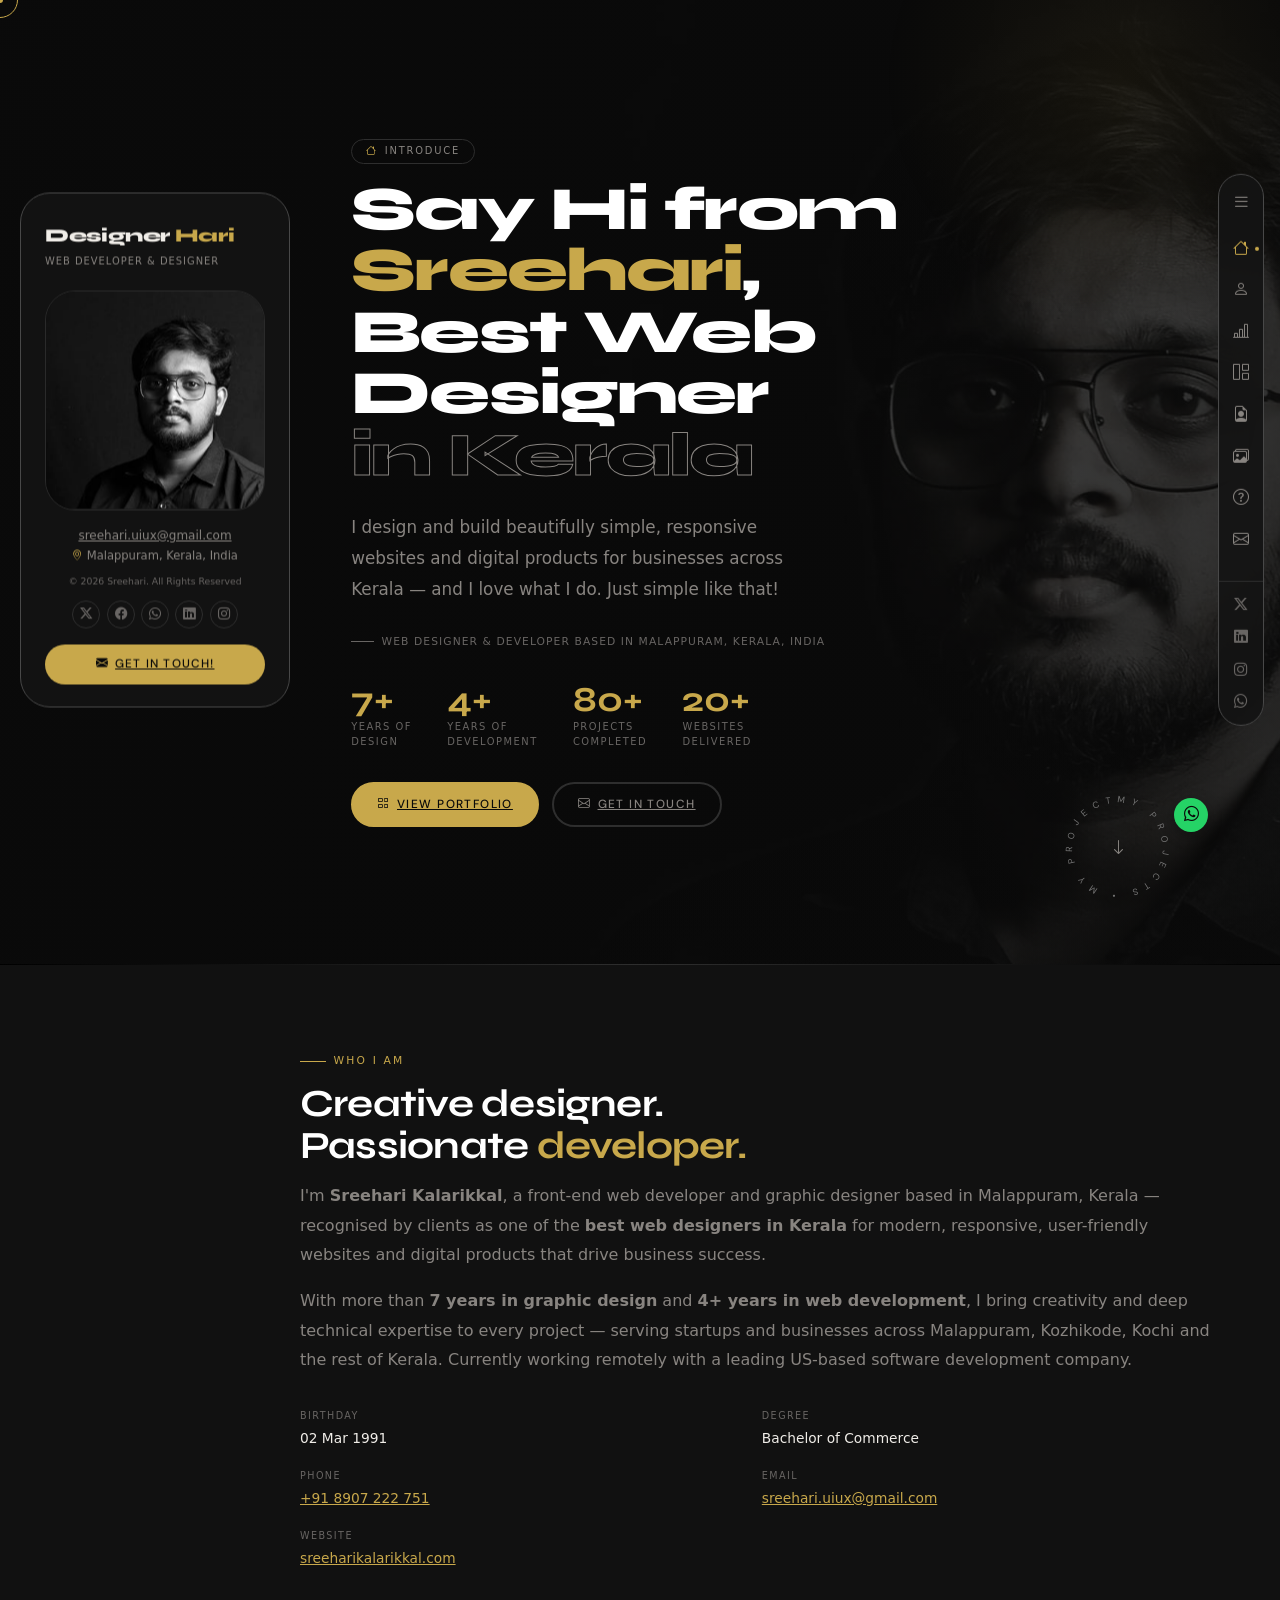
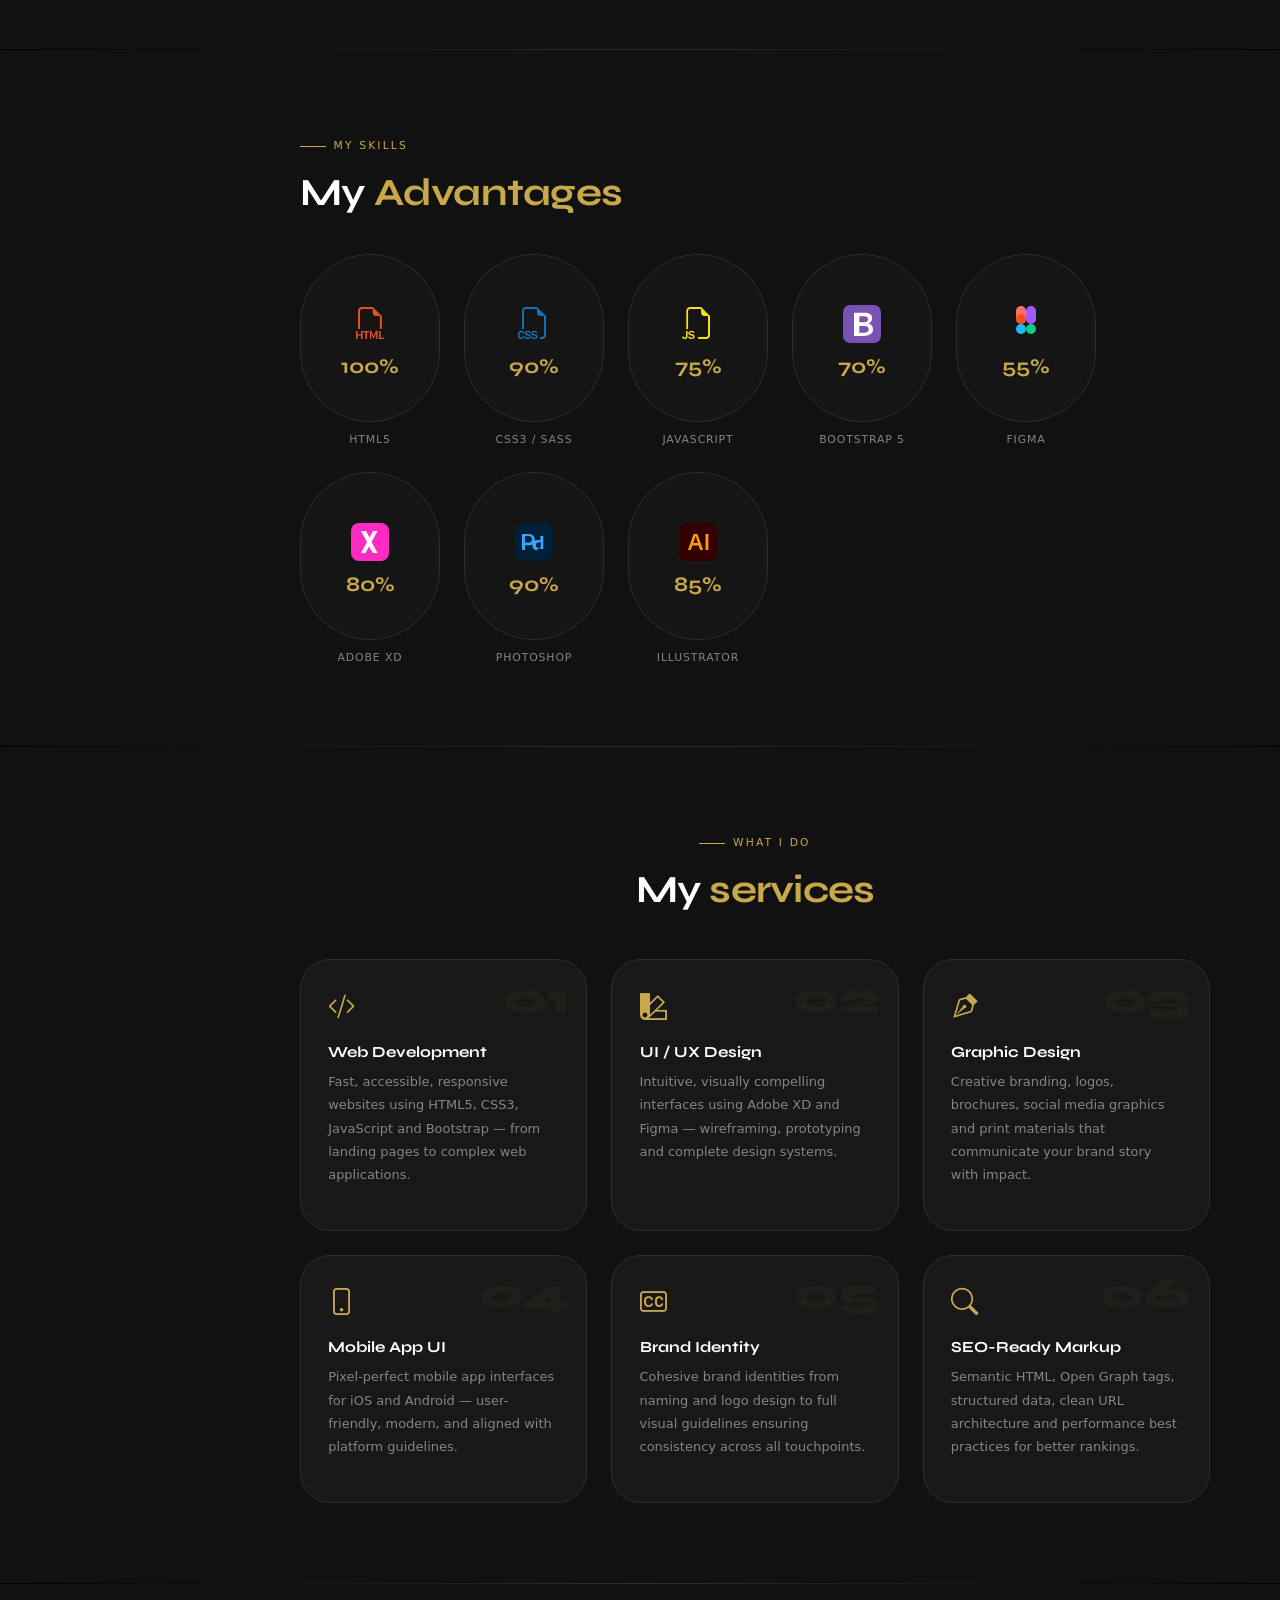
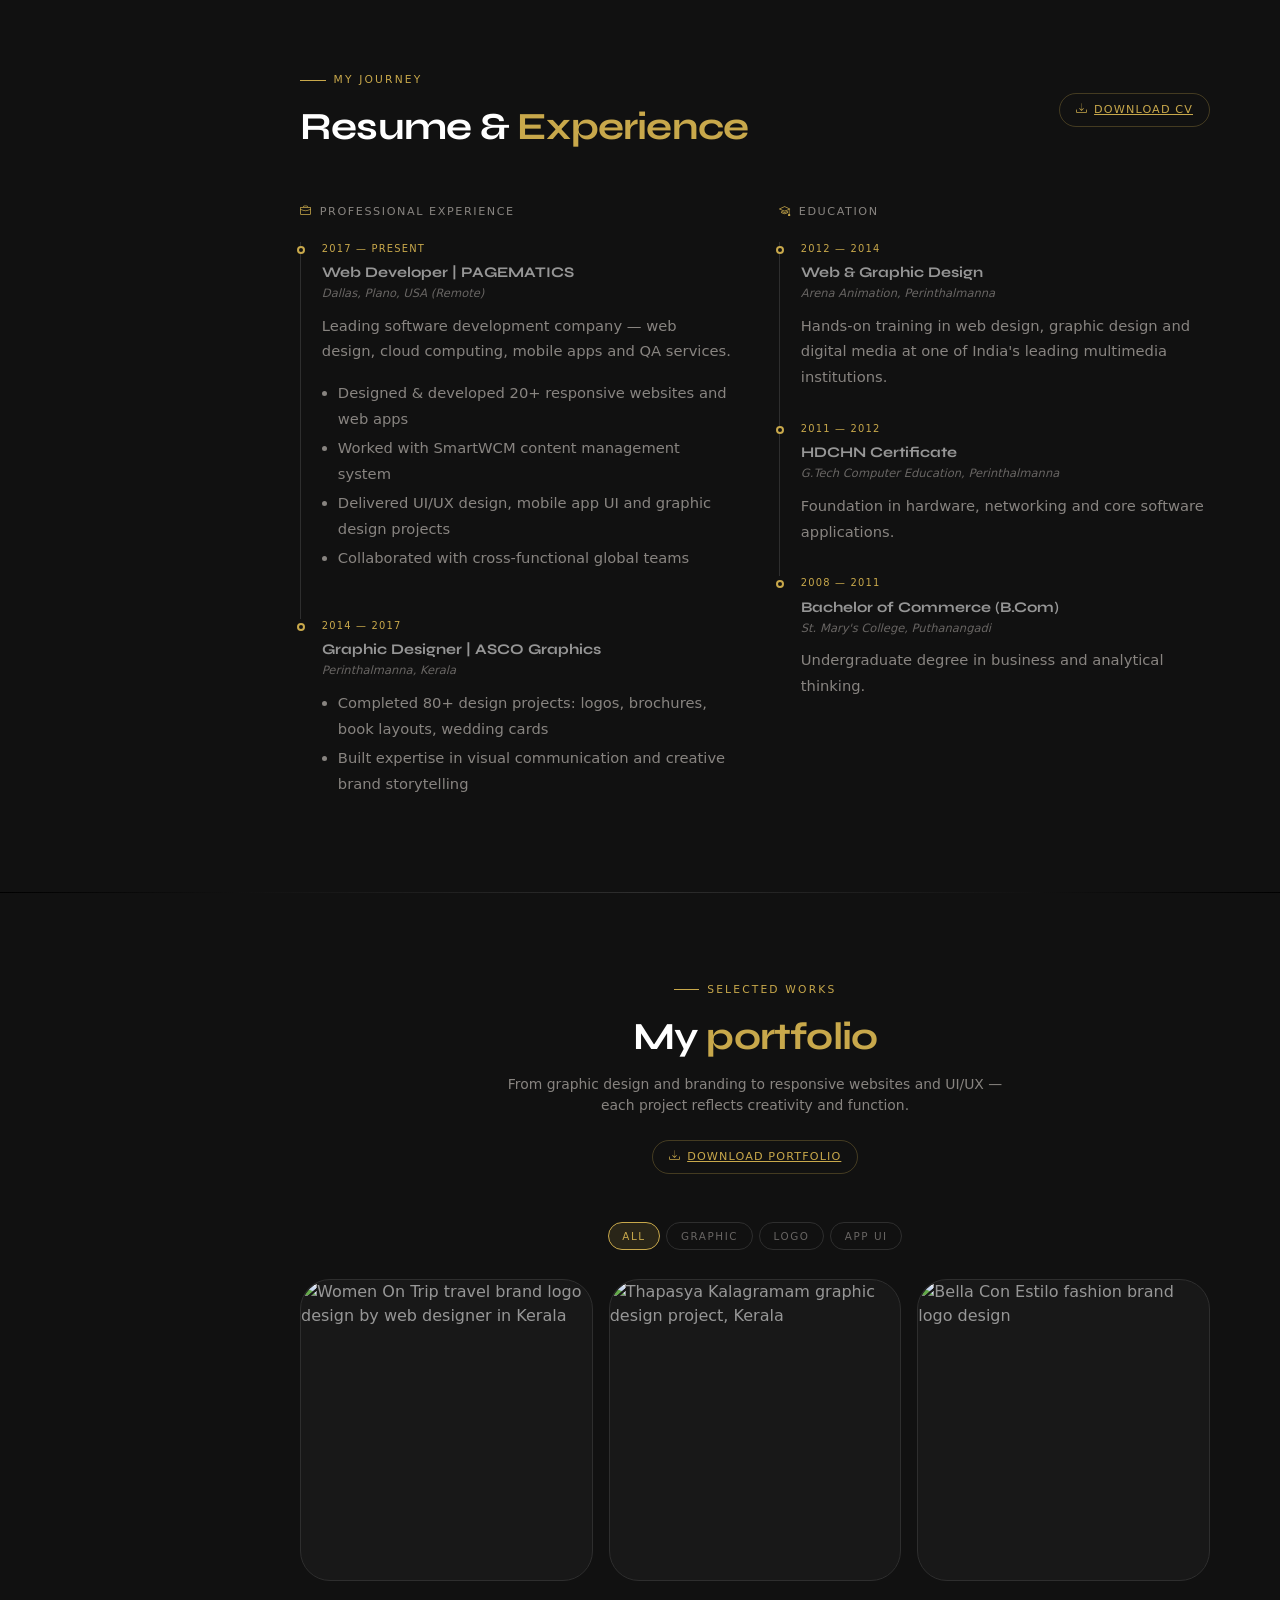
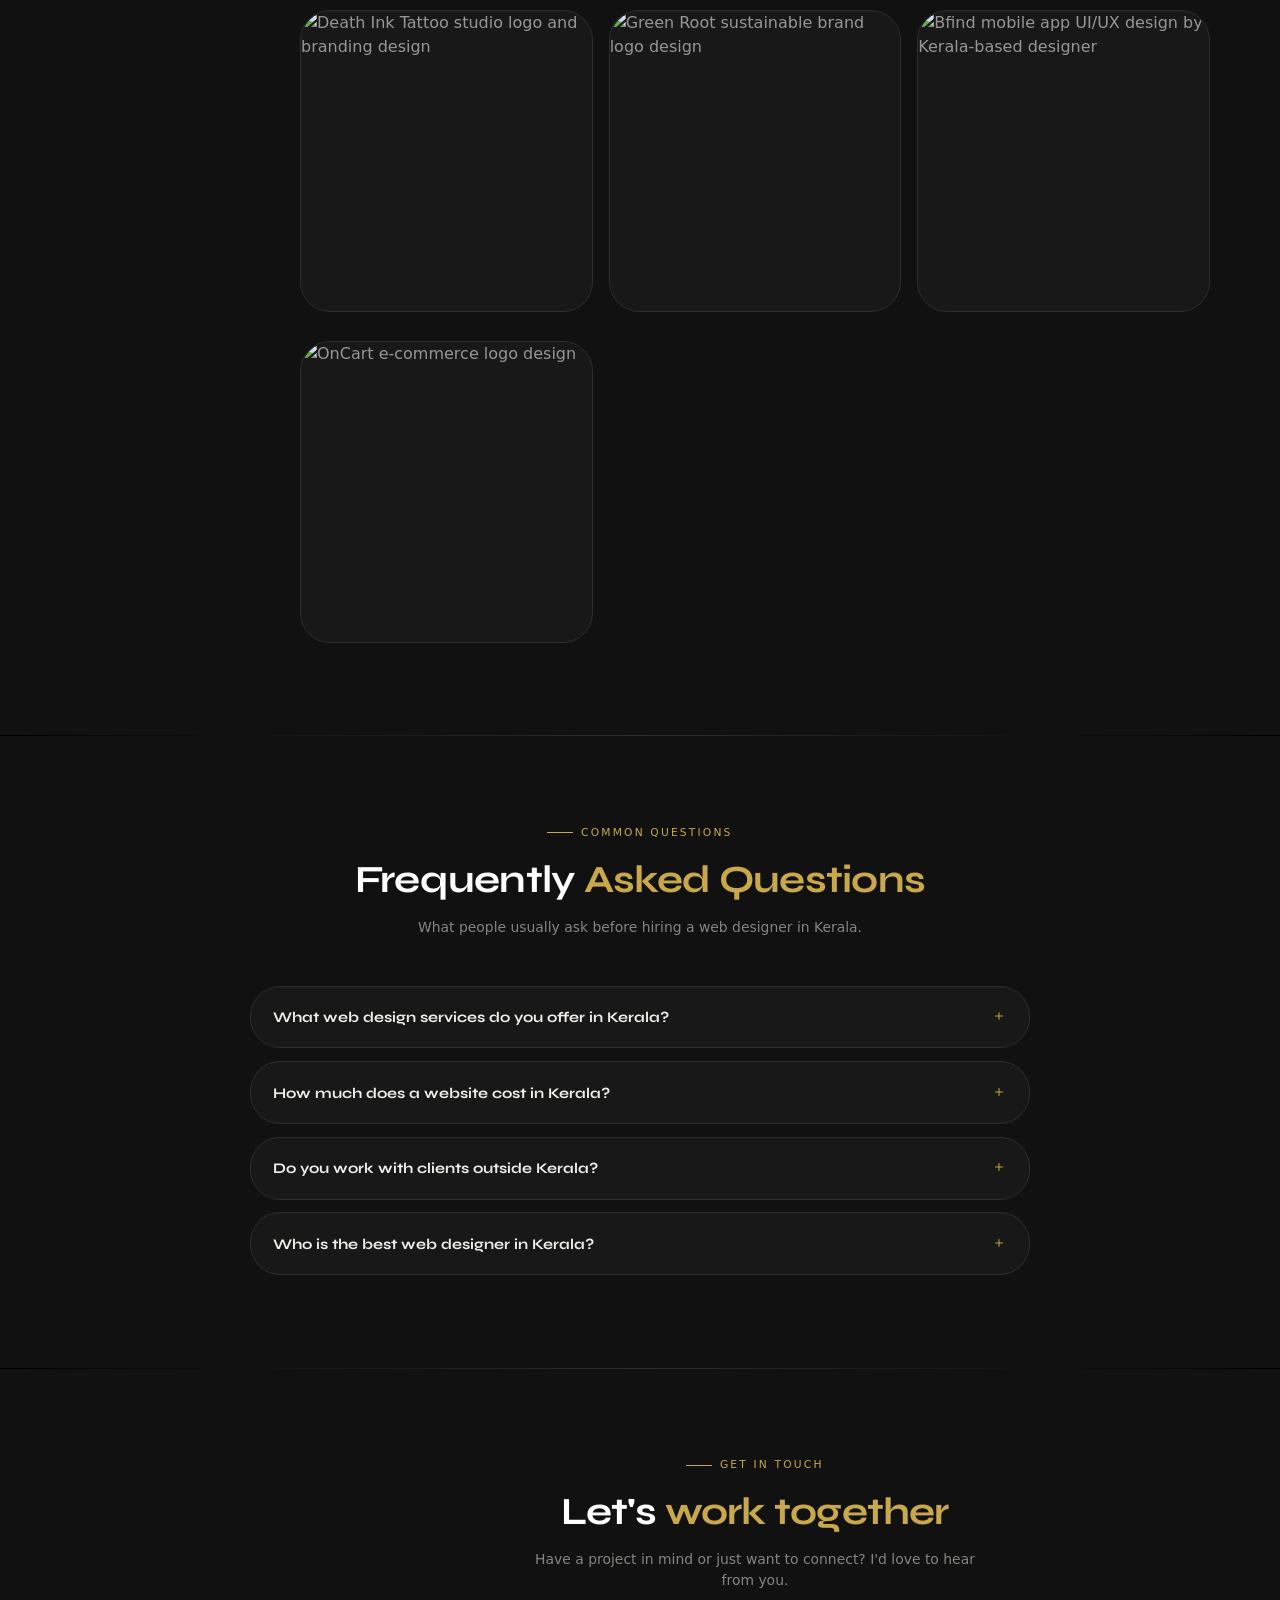
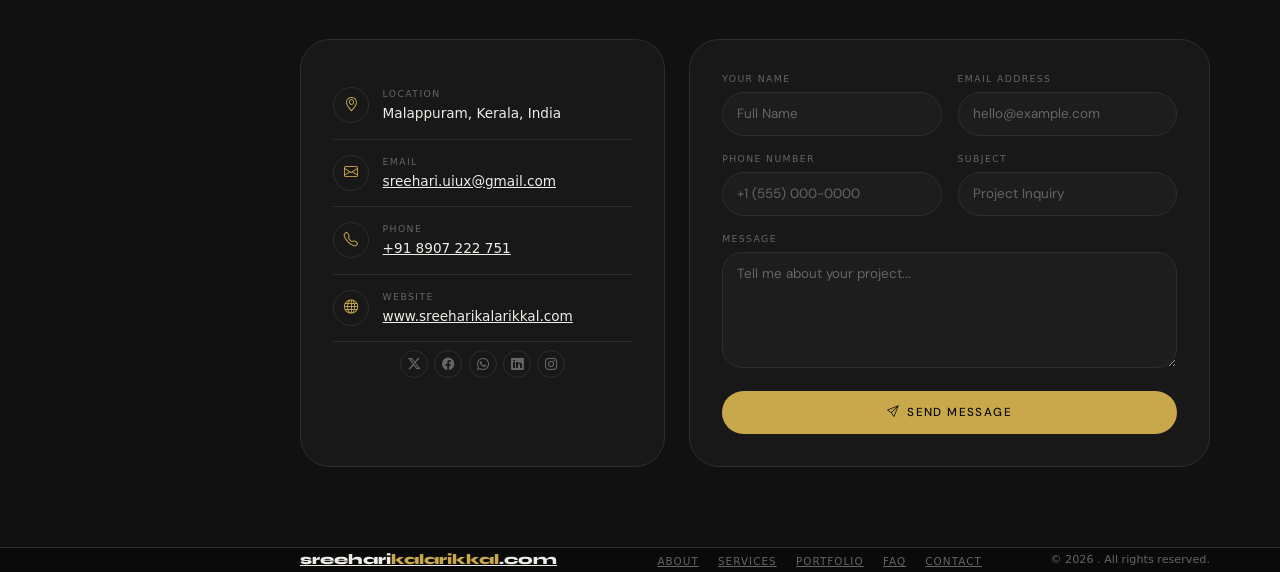
==== index.html @ 5fbe2eca "Update the portfolio" ====
<!DOCTYPE html>
<html lang="en">
<head>
  <meta charset="UTF-8" />
  <meta name="viewport" content="width=device-width, initial-scale=1.0" />
  <meta http-equiv="X-UA-Compatible" content="IE=edge" />
  <title>Best Web Designer in Kerala | Sreehari Kalarikkal — Web Developer &amp; Graphic Designer</title>
  <meta name="description" content="Sreehari Kalarikkal is a top-rated web designer in Kerala, India — 7+ years building responsive websites, UI/UX and branding for clients in Malappuram, Kozhikode, Kochi and across Kerala. View portfolio & get a free quote." />
  <meta name="keywords" content="best web designer in Kerala, web designer Kerala, web development company Kerala, website design Malappuram, freelance web developer Kerala, UI UX designer Kerala, graphic designer Malappuram, portfolio website designer India, Sreehari Kalarikkal, designerhari, front-end developer Kerala, Bootstrap developer India, Figma designer, Adobe XD designer" />
  <meta name="author" content="Sreehari Kalarikkal" />
  <meta name="robots" content="index, follow, max-snippet:-1, max-image-preview:large, max-video-preview:-1" />
  <meta name="geo.region" content="IN-KL" />
  <meta name="geo.placename" content="Malappuram, Kerala, India" />
  <meta name="geo.position" content="11.0510;76.0711" />
  <meta name="ICBM" content="11.0510, 76.0711" />
  <link rel="canonical" href="https://www.sreeharikalarikkal.com/" />
  <link rel="alternate" hreflang="en-in" href="https://www.sreeharikalarikkal.com/" />
  <link rel="sitemap" type="application/xml" href="/sitemap.xml" />
  <meta property="og:type"        content="website" />
  <meta property="og:url"         content="https://www.sreeharikalarikkal.com/" />
  <meta property="og:title"       content="Best Web Designer in Kerala | Sreehari Kalarikkal" />
  <meta property="og:description" content="Top-rated web designer & developer in Kerala — modern, responsive, user-friendly websites and branding for businesses across Malappuram, Kozhikode & Kochi." />
  <meta property="og:image"       content="https://www.sreeharikalarikkal.com/assets/img/profile-img.jpg" />
  <meta property="og:image:width"  content="1200" />
  <meta property="og:image:height" content="1200" />
  <meta property="og:site_name"   content="sreeharikalarikkal.com" />
  <meta property="og:locale"      content="en_IN" />
  <meta name="twitter:card"        content="summary_large_image" />
  <meta name="twitter:site"        content="@SreehariKalari1" />
  <meta name="twitter:title"       content="Best Web Designer in Kerala | Sreehari Kalarikkal" />
  <meta name="twitter:description" content="Top-rated web designer & developer in Kerala, India — responsive websites, UI/UX and branding." />
  <meta name="twitter:image"       content="https://www.sreeharikalarikkal.com/assets/img/profile-img.jpg" />
  <script type="application/ld+json">{"@context":"https://schema.org","@type":"Person","name":"Sreehari Kalarikkal","alternateName":"DesignerHari","url":"https://www.sreeharikalarikkal.com/","image":"https://www.sreeharikalarikkal.com/assets/img/profile-img.jpg","sameAs":["https://www.linkedin.com/in/sreehari-kalarickal-6a5216248/","https://x.com/SreehariKalari1","https://www.instagram.com/sree_kalarickal/","https://www.facebook.com/sree8907222751"],"jobTitle":"Web Developer & Graphic Designer","description":"Best web designer in Kerala with 7+ years of experience building responsive websites, UI/UX design and brand identities for clients across India.","worksFor":{"@type":"Organization","name":"Pagematics"},"address":{"@type":"PostalAddress","addressLocality":"Malappuram","addressRegion":"Kerala","addressCountry":"IN"},"areaServed":[{"@type":"State","name":"Kerala"},{"@type":"Country","name":"India"}],"knowsAbout":["Web Design","Web Development","UI/UX Design","Graphic Design","Brand Identity","Figma","Adobe XD","Bootstrap"],"email":"sreehari.uiux@gmail.com","telephone":"+918907222751"}</script>
  <script type="application/ld+json">{"@context":"https://schema.org","@type":"ProfessionalService","name":"Sreehari Kalarikkal — Web Design & Development","image":"https://www.sreeharikalarikkal.com/assets/img/profile-img.jpg","url":"https://www.sreeharikalarikkal.com/","priceRange":"₹₹","email":"sreehari.uiux@gmail.com","telephone":"+918907222751","address":{"@type":"PostalAddress","addressLocality":"Malappuram","addressRegion":"Kerala","addressCountry":"IN"},"geo":{"@type":"GeoCoordinates","latitude":"11.0510","longitude":"76.0711"},"areaServed":{"@type":"State","name":"Kerala"},"founder":{"@type":"Person","name":"Sreehari Kalarikkal"},"sameAs":["https://www.linkedin.com/in/sreehari-kalarickal-6a5216248/","https://x.com/SreehariKalari1","https://www.instagram.com/sree_kalarickal/","https://www.facebook.com/sree8907222751"],"hasOfferCatalog":{"@type":"OfferCatalog","name":"Web Design & Development Services","itemListElement":[{"@type":"Offer","itemOffered":{"@type":"Service","name":"Web Development","description":"Fast, accessible, responsive websites using HTML5, CSS3, JavaScript and Bootstrap — from landing pages to complex web applications."}},{"@type":"Offer","itemOffered":{"@type":"Service","name":"UI / UX Design","description":"Intuitive, visually compelling interfaces using Adobe XD and Figma — wireframing, prototyping and complete design systems."}},{"@type":"Offer","itemOffered":{"@type":"Service","name":"Graphic Design","description":"Creative branding, logos, brochures, social media graphics and print materials."}},{"@type":"Offer","itemOffered":{"@type":"Service","name":"Mobile App UI","description":"Pixel-perfect mobile app interfaces for iOS and Android."}},{"@type":"Offer","itemOffered":{"@type":"Service","name":"Brand Identity","description":"Cohesive brand identities from naming and logo design to full visual guidelines."}},{"@type":"Offer","itemOffered":{"@type":"Service","name":"SEO-Ready Markup","description":"Semantic HTML, Open Graph tags, structured data and performance best practices."}}]}}</script>
  <script type="application/ld+json">{"@context":"https://schema.org","@type":"FAQPage","mainEntity":[{"@type":"Question","name":"Who is the best web designer in Kerala?","acceptedAnswer":{"@type":"Answer","text":"Sreehari Kalarikkal is a Kerala-based web designer and front-end developer with 7+ years of experience, specialising in responsive websites, UI/UX design and brand identity for clients across Malappuram, Kozhikode, Kochi and the rest of Kerala."}},{"@type":"Question","name":"What web design services are offered in Kerala?","acceptedAnswer":{"@type":"Answer","text":"Services include custom web development, UI/UX design, graphic design, mobile app UI, brand identity design and SEO-ready website markup, delivered for small businesses, startups and personal brands across Kerala."}},{"@type":"Question","name":"How much does a website cost in Kerala?","acceptedAnswer":{"@type":"Answer","text":"Pricing depends on scope — a simple responsive one-page website costs less than a multi-page business site or web application. Contact Sreehari Kalarikkal directly for a free, no-obligation quote based on your project requirements."}},{"@type":"Question","name":"Does Sreehari Kalarikkal work with clients outside Kerala?","acceptedAnswer":{"@type":"Answer","text":"Yes. While based in Malappuram, Kerala, Sreehari Kalarikkal works remotely with clients across India and internationally on web design, development and branding projects."}}]}</script>
  <script type="application/ld+json">{"@context":"https://schema.org","@type":"WebSite","name":"Sreehari Kalarikkal — Web Developer & Graphic Designer","url":"https://www.sreeharikalarikkal.com/","inLanguage":"en-IN","publisher":{"@type":"Person","name":"Sreehari Kalarikkal"}}</script>
  <script type="application/ld+json">{"@context":"https://schema.org","@type":"BreadcrumbList","itemListElement":[{"@type":"ListItem","position":1,"name":"Home","item":"https://www.sreeharikalarikkal.com/#hero"},{"@type":"ListItem","position":2,"name":"About","item":"https://www.sreeharikalarikkal.com/#about"},{"@type":"ListItem","position":3,"name":"Skills","item":"https://www.sreeharikalarikkal.com/#skills"},{"@type":"ListItem","position":4,"name":"Services","item":"https://www.sreeharikalarikkal.com/#services"},{"@type":"ListItem","position":5,"name":"Resume","item":"https://www.sreeharikalarikkal.com/#resume"},{"@type":"ListItem","position":6,"name":"Portfolio","item":"https://www.sreeharikalarikkal.com/#portfolio"},{"@type":"ListItem","position":7,"name":"FAQ","item":"https://www.sreeharikalarikkal.com/#faq"},{"@type":"ListItem","position":8,"name":"Contact","item":"https://www.sreeharikalarikkal.com/#contact"}]}</script>
	<!-- Google tag (gtag.js) -->
<script async src="https://www.googletagmanager.com/gtag/js?id=G-GLDW9TCCEP"></script>
<script>
  window.dataLayer = window.dataLayer || [];
  function gtag(){dataLayer.push(arguments);}
  gtag('js', new Date());

  gtag('config', 'G-GLDW9TCCEP');
</script>
  <link rel="preconnect" href="https://fonts.googleapis.com" />
  <link rel="preconnect" href="https://fonts.gstatic.com" crossorigin />
  <link rel="preconnect" href="https://cdn.jsdelivr.net" crossorigin />

  <!-- Preload the LCP-critical profile photo so the browser fetches it immediately -->
  <link rel="preload" as="image" href="assets/img/sreehari-kalarickal-web-designer-profile-img.jpg" fetchpriority="high" />

  <!-- Critical, first-party CSS: kept render-blocking on purpose (tiny, and required for correct first paint / layout) -->
  <link rel="stylesheet" href="assets/css/styles.min.css" />

  <!-- Non-critical, third-party CSS: loaded without blocking render (preload + swap-to-stylesheet on load) -->
  <link rel="preload" as="style" href="https://fonts.googleapis.com/css2?family=Syne:wght@400;600;700;800&family=DM+Sans:ital,opsz,wght@0,9..40,300;0,9..40,400;0,9..40,500;1,9..40,300&display=swap" />
  <link rel="stylesheet" href="https://fonts.googleapis.com/css2?family=Syne:wght@400;600;700;800&family=DM+Sans:ital,opsz,wght@0,9..40,300;0,9..40,400;0,9..40,500;1,9..40,300&display=swap" media="print" onload="this.media='all';this.onload=null;" />

  <link rel="preload" as="style" href="https://cdn.jsdelivr.net/npm/bootstrap@5.3.3/dist/css/bootstrap.min.css" />
  <link rel="stylesheet" href="https://cdn.jsdelivr.net/npm/bootstrap@5.3.3/dist/css/bootstrap.min.css" media="print" onload="this.media='all';this.onload=null;" />

  <link rel="preload" as="style" href="https://cdn.jsdelivr.net/npm/bootstrap-icons@1.11.3/font/bootstrap-icons.min.css" />
  <link rel="stylesheet" href="https://cdn.jsdelivr.net/npm/bootstrap-icons@1.11.3/font/bootstrap-icons.min.css" media="print" onload="this.media='all';this.onload=null;" />
 <link rel="apple-touch-icon" href="assets/assets/img/favicon.png" />
  <link rel="icon" href="assets/img/favicon.png" type="image/png">
  <noscript>
    <link rel="stylesheet" href="https://fonts.googleapis.com/css2?family=Syne:wght@400;600;700;800&family=DM+Sans:ital,opsz,wght@0,9..40,300;0,9..40,400;0,9..40,500;1,9..40,300&display=swap" />
    <link rel="stylesheet" href="https://cdn.jsdelivr.net/npm/bootstrap@5.3.3/dist/css/bootstrap.min.css" />
    <link rel="stylesheet" href="https://cdn.jsdelivr.net/npm/bootstrap-icons@1.11.3/font/bootstrap-icons.min.css" />
  </noscript>
</head>
<body>

<!-- ══ CUSTOM CURSOR ══ -->
<div id="cur-outer"></div>
<div id="cur-inner"></div>

<!-- ══ MOBILE BAR ══ -->
<div id="mob-bar">
  <button class="mbb" id="mSbBtn" aria-label="Open profile"><i class="bi bi-person-circle"></i></button>
  <a href="#hero" class="mbbrand">Designer<span>Hari</span></a>
  <button class="mbb" id="mNavBtn" aria-label="Open menu"><i class="bi bi-list"></i></button>
</div>

<div id="ov" role="presentation"></div>

<nav id="mob-drawer" aria-label="Mobile navigation">
  <a href="#hero"      class="mda"><i class="bi bi-house"></i><span>Home</span></a>
  <a href="#about"     class="mda"><i class="bi bi-person"></i><span>About</span></a>
  <a href="#skills"    class="mda"><i class="bi bi-bar-chart"></i><span>Skills</span></a>
  <a href="#services"  class="mda"><i class="bi bi-grid"></i><span>Services</span></a>
  <a href="#resume"    class="mda"><i class="bi bi-file-earmark-text"></i><span>Resume</span></a>
  <a href="#portfolio" class="mda"><i class="bi bi-images"></i><span>Portfolio</span></a>
  <a href="#faq"       class="mda"><i class="bi bi-question-circle"></i><span>FAQ</span></a>
  <a href="#contact"   class="mda"><i class="bi bi-envelope"></i><span>Contact</span></a>
  <div style="padding:.8rem 1.3rem;border-top:1px solid var(--bdr);margin-top:auto">
    <a href="#contact" class="btn-hire">
      <i class="bi bi-envelope-fill"></i> Get In Touch!
    </a>
  </div>
</nav>

<!-- ══ 3-PANEL LAYOUT ══ -->
<div style="display:flex">

  <!-- ────── LEFT SIDEBAR ────── -->
  <aside id="sidebar" aria-label="Profile sidebar">
    <div class="sb-toprow">
      <div class="sb-brand">Designer<span>Hari</span></div>
      <div class="sb-role">Web Developer &amp; Designer</div>
    </div>

    <div class="sb-photo">
      <img src="assets/img/sreehari-kalarickal-web-designer-profile-img.jpg"
           alt="Sreehari Kalarikkal — Web Developer and Graphic Designer from Kerala, India"
           width="220" height="220" fetchpriority="high" />
    </div>

    <div class="sb-email mt-3">
		<a href="mailto:sreehari.uiux@gmail.com" class="contact-link">sreehari.uiux@gmail.com</a>
	</div>
    <div class="sb-loc">
      <i class="bi bi-geo-alt" style="color:var(--g);font-size:.66rem"></i>
      Malappuram, Kerala, India
    </div>
    <div class="sb-copy">&copy; <span id="yrs"></span> Sreehari. All Rights Reserved</div>

    <div class="sb-soc">
      <a href="https://x.com/SreehariKalari1" target="_blank" rel="noopener" aria-label="Twitter"><i class="bi bi-twitter-x"></i></a>
      <a href="https://www.facebook.com/sree8907222751" target="_blank" rel="noopener" aria-label="Facebook"><i class="bi bi-facebook"></i></a>
      <a href="https://wa.me/message/SEU2JUA6NZS4H1" target="_blank" rel="noopener" aria-label="WhatsApp"><i class="bi bi-whatsapp"></i></a>
      <a href="https://www.linkedin.com/in/sreehari-kalarickal-6a5216248/" target="_blank" rel="noopener" aria-label="LinkedIn"><i class="bi bi-linkedin"></i></a>
      <a href="https://www.instagram.com/sree_kalarickal/" target="_blank" rel="noopener" aria-label="Instagram"><i class="bi bi-instagram"></i></a>
    </div>
	<a href="#contact" class="btn-hire">
      <i class="bi bi-envelope-fill"></i> Get In Touch!
    </a>
  </aside>

  <!-- ────── MAIN CONTENT ────── -->
  <main id="main-content" role="main">

    <!-- HERO -->
    <section id="hero" aria-label="Introduction">
      <div class="hero-bg"></div>
      <div class="hglow"></div>
      <div class="csec" style="padding-top:0;padding-bottom:0;min-height:100vh;display:flex;flex-direction:column;justify-content:center;position:relative">
        <div class="rv" style="margin-bottom:.9rem">
          <span style="display:inline-flex;align-items:center;gap:.45rem;border:1px solid var(--bdr);padding:.28rem .85rem;border-radius:30px;font-size:.62rem;letter-spacing:.18em;text-transform:uppercase;color:var(--t2)">
            <i class="bi bi-house" style="color:var(--g)"></i> Introduce
          </span>
        </div>
        <!-- <div class="hbadge rv" style="transition-delay:.07s">Available for Freelance Work</div> -->
        <h1 class="htitle rv" style="transition-delay:.13s">Say Hi from <span class="gold">Sreehari</span>,<br>Best Web Designer<br><span class="out">in Kerala</span></h1>
        <p class="hsub rv" style="transition-delay:.19s">I design and build beautifully simple, responsive websites and digital products for businesses across Kerala — and I love what I do. Just simple like that!</p>
        <div class="hline rv" style="transition-delay:.24s">Web Designer &amp; Developer based in Malappuram, Kerala, India</div>
        <div class="hstats rv" style="transition-delay:.29s">
          <div><div class="snum">7+</div><div class="slbl">Years of<br>Design</div></div>
          <div><div class="snum">4+</div><div class="slbl">Years of<br>Development</div></div>
          <div><div class="snum">80+</div><div class="slbl">Projects<br>Completed</div></div>
          <div><div class="snum">20+</div><div class="slbl">Websites<br>Delivered</div></div>
        </div>
        <div class="hctas rv" style="transition-delay:.35s">
          <a href="#portfolio" class="btn-g"><i class="bi bi-grid"></i> View Portfolio</a>
          <a href="#contact"   class="btn-o"><i class="bi bi-envelope"></i> Get In Touch</a>
        </div>
        <a href="#portfolio" class="spin-wrap rv" style="transition-delay:.4s" aria-label="View my projects">
          <svg viewBox="0 0 110 110" fill="none" xmlns="http://www.w3.org/2000/svg">
            <path id="cp" d="M55,8 A47,47 0 1,1 54.99,8" fill="none"/>
            <text font-family="DM Sans,sans-serif" font-size="9.5" letter-spacing="7.2" fill="#757575">
              <textPath href="#cp">MY PROJECTS • MY PROJECTS • </textPath>
            </text>
          </svg>
          <span class="spin-arr"><i class="bi bi-arrow-down"></i></span>
        </a>
      </div>
    </section>
    <div class="divline"></div>

    <!-- ABOUT -->
    <section id="about" class="csec" aria-labelledby="ah">
      <div class="row align-items-center g-5">
         <!-- <div class="col-lg-5 rv fl">
          <div class="aimg">
            <img src="assets/img/sreehari-kalarikkal-web-dveloper-portfolio.png" alt="Sreehari Kalarikkal portfolio photo" width="460" height="500" loading="lazy"/> 
          </div>
        </div> -->
        <div class="col-lg-12 rv fr">
          <span class="slabel">Who I Am</span>
          <h2 id="ah" class="atitle">Creative designer.<br>Passionate <span class="gold">developer.</span></h2>
          <p class="alead">I'm <strong>Sreehari Kalarikkal</strong>, a front-end web developer and graphic designer based in Malappuram, Kerala — recognised by clients as one of the <strong>best web designers in Kerala</strong> for modern, responsive, user-friendly websites and digital products that drive business success.</p>
          <p class="alead" style="margin-top:.65rem">With more than <strong>7 years in graphic design</strong> and <strong>4+ years in web development</strong>, I bring creativity and deep technical expertise to every project — serving startups and businesses across Malappuram, Kozhikode, Kochi and the rest of Kerala. Currently working remotely with a leading US-based software development company.</p>
          <div class="igrid">
            <div><span class="ilbl">Birthday</span><span class="ival d-block">02 Mar 1991</span></div>
            <div><span class="ilbl">Degree</span><span class="ival d-block">Bachelor of Commerce</span></div>
            <div><span class="ilbl">Phone</span><span class="ival d-block"><a href="tel:+918907222751">+91 8907 222 751</a></span></div>
            <div><span class="ilbl">Email</span><span class="ival d-block"><a href="mailto:sreehari.uiux@gmail.com" class="contact-link">sreehari.uiux@gmail.com</a></span></div>
            <div><span class="ilbl">Website</span><span class="ival d-block"><a href="https://www.sreeharikalarikkal.com" target="_blank" rel="noopener">sreeharikalarikkal.com</a></span></div>
            <!-- <div><span class="ilbl">Freelance</span><span class="ival d-block" style="color:var(--g)">Available</span></div> -->
          </div>
        </div>
      </div>
    </section>
    <div class="divline"></div>

    <!-- SKILLS -->
    <section id="skills" class="csec" aria-labelledby="skh">
      <div class="rv">
        <span class="slabel">My Skills</span>
        <h2 id="skh" class="stitle mt-1">My <span class="gold">Advantages</span></h2>
      </div>
      <div class="adv-grid rv" style="transition-delay:.1s">
        <div class="adv-card">
          <div class="adv-oval">
            <div class="adv-icon" style="color:#e34f26"><i class="bi bi-filetype-html"></i></div>
            <div class="adv-pct">100%</div>
          </div>
          <div class="adv-name">HTML5</div>
        </div>
        <div class="adv-card">
          <div class="adv-oval">
            <div class="adv-icon" style="color:#1572b6"><i class="bi bi-filetype-css"></i></div>
            <div class="adv-pct">90%</div>
          </div>
          <div class="adv-name">CSS3 / SASS</div>
        </div>
        <div class="adv-card">
          <div class="adv-oval">
            <div class="adv-icon" style="color:#f7df1e"><i class="bi bi-filetype-js"></i></div>
            <div class="adv-pct">75%</div>
          </div>
          <div class="adv-name">JavaScript</div>
        </div>
        <div class="adv-card">
          <div class="adv-oval">
            <div class="adv-icon">
              <svg width="38" height="38" viewBox="0 0 128 128" xmlns="http://www.w3.org/2000/svg"><rect width="128" height="128" rx="24" fill="#7952B3"/><path d="M37 26h35.5c9.3 0 16.4 2.2 20.6 6.3 3.2 3.2 4.9 7.3 4.9 12.4 0 9.1-5.2 14.9-12.2 17.3v.4c9.6 2.2 15.2 8.7 15.2 19 0 6.1-2.1 11.2-5.9 15-5.1 5-12.9 7.6-23.3 7.6H37V26zm18 32h16.2c8.5 0 13.4-3.8 13.4-10.3 0-6.8-4.7-10-13-10H55v20.3zm0 35.5H72c9.3 0 14.7-4 14.7-11.5 0-7.3-5.5-11.2-15-11.2H55v22.7z" fill="white"/></svg>
            </div>
            <div class="adv-pct">70%</div>
          </div>
          <div class="adv-name">Bootstrap 5</div>
        </div>
        <div class="adv-card">
          <div class="adv-oval">
            <div class="adv-icon">
              <svg width="38" height="38" viewBox="0 0 38 38" xmlns="http://www.w3.org/2000/svg"><rect x="9" y="1" width="10" height="18" rx="5" fill="#FF7262"/><rect x="9" y="19" width="10" height="10" rx="5" fill="#1ABCFE"/><circle cx="24" cy="24" r="5" fill="#0ACF83"/><rect x="19" y="1" width="10" height="18" rx="5" fill="#A259FF"/><rect x="9" y="9" width="10" height="10" rx="5" fill="#F24E1E"/></svg>
            </div>
            <div class="adv-pct">55%</div>
          </div>
          <div class="adv-name">Figma</div>
        </div>
        <div class="adv-card">
          <div class="adv-oval">
            <div class="adv-icon">
              <svg width="38" height="38" viewBox="0 0 38 38" xmlns="http://www.w3.org/2000/svg"><rect width="38" height="38" rx="8" fill="#FF2BC2"/><path d="M10 8l6 11-6 11h4.5l3.5-6.5L22 30h4.5l-6-11 6-11H22l-3.5 6.5L15 8H10z" fill="white"/>
			  </svg>
            </div>
            <div class="adv-pct">80%</div>
          </div>
          <div class="adv-name">Adobe XD</div>
        </div>
        <div class="adv-card">
          <div class="adv-oval">
            <div class="adv-icon">
              <svg width="38" height="38" viewBox="0 0 38 38" xmlns="http://www.w3.org/2000/svg"><rect width="38" height="38" rx="8" fill="#001E36"/><path d="M7 27V11h6.5c2 0 3.6.6 4.7 1.7 1 1 1.6 2.4 1.6 4 0 1.7-.6 3.1-1.7 4.1-1.1 1-2.7 1.5-4.7 1.5H10v4.7H7zm3-7.4h3.3c1.2 0 2.1-.3 2.7-.9.6-.6.9-1.4.9-2.5 0-1-.3-1.8-.9-2.4-.6-.6-1.5-.9-2.7-.9H10v6.7zm12.5 7.8c-1 0-1.9-.2-2.7-.6-.8-.4-1.4-1-1.8-1.8-.4-.8-.6-1.7-.6-2.8 0-1 .2-2 .7-2.8.5-.8 1.1-1.4 2-1.8.8-.4 1.8-.6 2.8-.6.9 0 1.7.1 2.4.4v-4.4h3v13h-2.8l-.2-1.2c-.5.5-1 .8-1.6 1-.6.4-1.3.6-2.2.6zm.7-2.5c.6 0 1.2-.1 1.6-.4.5-.3.8-.6 1-.9v-4c-.6-.3-1.3-.4-2-.4-.9 0-1.6.3-2.1.8-.5.5-.8 1.3-.8 2.3 0 1 .3 1.8.8 2.3.5.3 1 .3 1.5.3z" fill="#31A8FF"/></svg>
            </div>
            <div class="adv-pct">90%</div>
          </div>
          <div class="adv-name">Photoshop</div>
        </div>
        <div class="adv-card">
          <div class="adv-oval">
            <div class="adv-icon">
              <svg width="38" height="38" viewBox="0 0 38 38" xmlns="http://www.w3.org/2000/svg"><rect width="38" height="38" rx="8" fill="#330000"/><path d="M13.3 22.4l-1.5 4.6H9L14.6 11h3.8l5.7 16h-3l-1.5-4.6h-6.3zm5.6-2.4l-1.4-4.2c-.3-1-.6-2-.8-3h-.1c-.2 1-.5 2-.8 3l-1.4 4.2h4.5z" fill="#FF9A00"/><path d="M26.5 11h2.9v16h-2.9V11z" fill="#FF9A00"/></svg>
            </div>
            <div class="adv-pct">85%</div>
          </div>
          <div class="adv-name">Illustrator</div>
        </div>
      </div>
    </section>
    <div class="divline"></div>

    <!-- SERVICES -->
    <section id="services" class="csec" aria-labelledby="svh">
      <div class="text-center mb-5 rv">
        <span class="slabel">What I Do</span>
        <h2 id="svh" class="stitle mt-1">My <span class="gold">services</span></h2>
      </div>
      <div class="row g-4">
        <div class="col-md-6 col-xl-4 rv" style="transition-delay:.04s"><div class="svc"><span class="svn">01</span><div class="svi"><i class="bi bi-code-slash"></i></div><h3 class="svt">Web Development</h3><p class="svd">Fast, accessible, responsive websites using HTML5, CSS3, JavaScript and Bootstrap — from landing pages to complex web applications.</p></div></div>
        <div class="col-md-6 col-xl-4 rv" style="transition-delay:.08s"><div class="svc"><span class="svn">02</span><div class="svi"><i class="bi bi-palette2"></i></div><h3 class="svt">UI / UX Design</h3><p class="svd">Intuitive, visually compelling interfaces using Adobe XD and Figma — wireframing, prototyping and complete design systems.</p></div></div>
        <div class="col-md-6 col-xl-4 rv" style="transition-delay:.12s"><div class="svc"><span class="svn">03</span><div class="svi"><i class="bi bi-vector-pen"></i></div><h3 class="svt">Graphic Design</h3><p class="svd">Creative branding, logos, brochures, social media graphics and print materials that communicate your brand story with impact.</p></div></div>
        <div class="col-md-6 col-xl-4 rv" style="transition-delay:.16s"><div class="svc"><span class="svn">04</span><div class="svi"><i class="bi bi-phone"></i></div><h3 class="svt">Mobile App UI</h3><p class="svd">Pixel-perfect mobile app interfaces for iOS and Android — user-friendly, modern, and aligned with platform guidelines.</p></div></div>
        <div class="col-md-6 col-xl-4 rv" style="transition-delay:.20s"><div class="svc"><span class="svn">05</span><div class="svi"><i class="bi bi-badge-cc"></i></div><h3 class="svt">Brand Identity</h3><p class="svd">Cohesive brand identities from naming and logo design to full visual guidelines ensuring consistency across all touchpoints.</p></div></div>
        <div class="col-md-6 col-xl-4 rv" style="transition-delay:.24s"><div class="svc"><span class="svn">06</span><div class="svi"><i class="bi bi-search"></i></div><h3 class="svt">SEO-Ready Markup</h3><p class="svd">Semantic HTML, Open Graph tags, structured data, clean URL architecture and performance best practices for better rankings.</p></div></div>
      </div>
    </section>
    <div class="divline"></div>

    <!-- RESUME -->
    <section id="resume" class="csec" aria-labelledby="rh">
      <div class="d-flex flex-wrap align-items-center justify-content-between gap-3 mb-5 rv">
        <div>
          <span class="slabel">My Journey</span>
          <h2 id="rh" class="stitle mt-1">Resume &amp; <span class="gold">Experience</span></h2>
        </div>
        <a href="https://drive.google.com/uc?export=download&id=1zv5PeajMSgufuo8UBqYqWr3V-RD5DmGI" class="btn-dl" target="_blank" rel="noopener">
          <i class="bi bi-download"></i> Download CV
        </a>
      </div>
      <div class="row g-5">
        <div class="col-lg-6 rv fl">
          <div class="rctitle"><i class="bi bi-briefcase"></i> Professional Experience</div>
          <div class="tli"><div class="tld"></div><div class="tldt">2017 — Present</div><div class="tlt">Web Developer | PAGEMATICS</div><div class="tlp">Dallas, Plano, USA (Remote)</div><div class="tldesc"><p>Leading software development company — web design, cloud computing, mobile apps and QA services.</p><ul style="padding-left:1rem;margin-top:.38rem"><li>Designed &amp; developed 20+ responsive websites and web apps</li><li>Worked with SmartWCM content management system</li><li>Delivered UI/UX design, mobile app UI and graphic design projects</li><li>Collaborated with cross-functional global teams</li></ul></div></div>
          <div class="tli"><div class="tld"></div><div class="tldt">2014 — 2017</div><div class="tlt">Graphic Designer | ASCO Graphics</div><div class="tlp">Perinthalmanna, Kerala</div><div class="tldesc"><ul style="padding-left:1rem"><li>Completed 80+ design projects: logos, brochures, book layouts, wedding cards</li><li>Built expertise in visual communication and creative brand storytelling</li></ul></div></div>
        </div>
        <div class="col-lg-6 rv fr">
          <div class="rctitle"><i class="bi bi-mortarboard"></i> Education</div>
          <div class="tli"><div class="tld"></div><div class="tldt">2012 — 2014</div><div class="tlt">Web &amp; Graphic Design</div><div class="tlp">Arena Animation, Perinthalmanna</div><div class="tldesc">Hands-on training in web design, graphic design and digital media at one of India's leading multimedia institutions.</div></div>
          <div class="tli"><div class="tld"></div><div class="tldt">2011 — 2012</div><div class="tlt">HDCHN Certificate</div><div class="tlp">G.Tech Computer Education, Perinthalmanna</div><div class="tldesc">Foundation in hardware, networking and core software applications.</div></div>
          <div class="tli"><div class="tld"></div><div class="tldt">2008 — 2011</div><div class="tlt">Bachelor of Commerce (B.Com)</div><div class="tlp">St. Mary's College, Puthanangadi</div><div class="tldesc">Undergraduate degree in business and analytical thinking.</div></div>
        </div>
      </div>
    </section>
    <div class="divline"></div>

    <!-- PORTFOLIO -->
    <section id="portfolio" class="csec" aria-labelledby="pfh">
      <div class="text-center mb-4 rv">
        <span class="slabel">Selected Works</span>
        <h2 id="pfh" class="stitle mt-1">My <span class="gold">portfolio</span></h2>
        <p style="color:var(--t2);font-size:.87rem;max-width:500px;margin:1rem auto 0">From graphic design and branding to responsive websites and UI/UX — each project reflects creativity and function.</p>
      </div>
      <div class="text-center mb-5 rv">
        <a href="https://drive.google.com/uc?export=download&id=1aOpRAtQDtX_y9x5liaNzwu-GCleXFd4-" class="btn-dl" target="_blank" rel="noopener">
          <i class="bi bi-download"></i> Download Portfolio
        </a>
      </div>
      <div class="fbts justify-content-center rv">
        <button class="fbt active" data-f="all">All</button>
        <button class="fbt" data-f="graphic">Graphic</button>
        <button class="fbt" data-f="logo">Logo</button>
        <button class="fbt" data-f="app">App UI</button>
      </div>
      <div class="row g-3">
        <div class="col-sm-6 col-lg-4 pc rv" data-c="logo"    style="transition-delay:.04s"><div class="pi"><img src="assets/img/portfolio/sreehari-kalarikkal-logo-women-on-trip.jpg"      alt="Women On Trip travel brand logo design by web designer in Kerala" loading="lazy" width="400" height="300"/><div class="pov"><div><div class="ptag">Logo Design</div><div class="pname">Women On Trip</div></div></div></div></div>
        <div class="col-sm-6 col-lg-4 pc rv" data-c="graphic" style="transition-delay:.08s"><div class="pi"><img src="assets/img/portfolio/sreehari-thapasya-kalagramam-.jpg"               alt="Thapasya Kalagramam graphic design project, Kerala" loading="lazy" width="400" height="300"/><div class="pov"><div><div class="ptag">Graphic Design</div><div class="pname">Thapasya Kalagramam</div></div></div></div></div>
        <div class="col-sm-6 col-lg-4 pc rv" data-c="logo"    style="transition-delay:.12s"><div class="pi"><img src="assets/img/portfolio/sreehari-kalarikkal-logo-bce-bella-con-estilo.jpg" alt="Bella Con Estilo fashion brand logo design" loading="lazy" width="400" height="300"/><div class="pov"><div><div class="ptag">Logo Design</div><div class="pname">Bella Con Estilo</div></div></div></div></div>
        <div class="col-sm-6 col-lg-4 pc rv" data-c="logo"    style="transition-delay:.16s"><div class="pi"><img src="assets/img/portfolio/sreehari-kalarikkal-logo-death-ink-tatoo.jpg"    alt="Death Ink Tattoo studio logo and branding design" loading="lazy" width="400" height="300"/><div class="pov"><div><div class="ptag">Logo + Branding</div><div class="pname">Death Ink Tattoo</div></div></div></div></div>
        <div class="col-sm-6 col-lg-4 pc rv" data-c="logo"    style="transition-delay:.20s"><div class="pi"><img src="assets/img/portfolio/sreehari-kalarikkal-logo-greenroot.jpg"           alt="Green Root sustainable brand logo design" loading="lazy" width="400" height="300"/><div class="pov"><div><div class="ptag">Logo Design</div><div class="pname">Green Root</div></div></div></div></div>
        <div class="col-sm-6 col-lg-4 pc rv" data-c="app"     style="transition-delay:.24s"><div class="pi"><img src="assets/img/portfolio/sreehari-kalarikkal-app-ui-befind.jpg"            alt="Bfind mobile app UI/UX design by Kerala-based designer" loading="lazy" width="400" height="300"/><div class="pov"><div><div class="ptag">Mobile App UI</div><div class="pname">Bfind App</div></div></div></div></div>
        <div class="col-sm-6 col-lg-4 pc rv" data-c="logo"    style="transition-delay:.28s"><div class="pi"><img src="assets/img/portfolio/sreehari-kalarikkal-logo-oncart.jpg"              alt="OnCart e-commerce logo design" loading="lazy" width="400" height="300"/><div class="pov"><div><div class="ptag">Logo Design</div><div class="pname">OnCart</div></div></div></div></div>
      </div>
    </section>
    <div class="divline"></div>

    <!-- FAQ -->
    <section id="faq" class="csec" aria-labelledby="fqh">
      <div class="text-center mb-5 rv">
        <span class="slabel">Common Questions</span>
        <h2 id="fqh" class="stitle mt-1">Frequently <span class="gold">Asked Questions</span></h2>
        <p style="color:var(--t2);font-size:.87rem;max-width:520px;margin:1rem auto 0">What people usually ask before hiring a web designer in Kerala.</p>
      </div>
      <div class="faq-list">
        <div class="faq-item rv">
          <button class="faq-q" aria-expanded="false">
            <span>What web design services do you offer in Kerala?</span>
            <i class="bi bi-plus faq-ic"></i>
          </button>
          <div class="faq-a"><p>Web development, UI/UX design, graphic design, mobile app UI, brand identity design and SEO-ready website markup — delivered for small businesses, startups and personal brands across Kerala.</p></div>
        </div>
        <div class="faq-item rv">
          <button class="faq-q" aria-expanded="false">
            <span>How much does a website cost in Kerala?</span>
            <i class="bi bi-plus faq-ic"></i>
          </button>
          <div class="faq-a"><p>Pricing depends on scope — a simple responsive one-page site costs less than a multi-page business website or web app. Get in touch for a free, no-obligation quote based on your project requirements.</p></div>
        </div>
        <div class="faq-item rv">
          <button class="faq-q" aria-expanded="false">
            <span>Do you work with clients outside Kerala?</span>
            <i class="bi bi-plus faq-ic"></i>
          </button>
          <div class="faq-a"><p>Yes. While based in Malappuram, Kerala, I work remotely with clients across India and internationally on web design, development and branding projects.</p></div>
        </div>
		<div class="faq-item rv">
          <button class="faq-q" aria-expanded="false">
            <span>Who is the best web designer in Kerala?</span>
            <i class="bi bi-plus faq-ic"></i>
          </button>
          <div class="faq-a"><p>Sreehari Kalarikkal is a Kerala-based web designer and front-end developer with 7+ years of experience, specialising in responsive websites, UI/UX design and brand identity for clients across Malappuram, Kozhikode, Kochi and the rest of Kerala.</p></div>
        </div>
      </div>
    </section>
    <div class="divline"></div>

    <!-- CONTACT -->
    <section id="contact" class="csec" aria-labelledby="cth">
      <div class="text-center mb-5 rv">
        <span class="slabel">Get In Touch</span>
        <h2 id="cth" class="stitle mt-1">Let's <span class="gold">work together</span></h2>
        <p style="color:var(--t2);font-size:.87rem;max-width:440px;margin:1rem auto 0">Have a project in mind or just want to connect? I'd love to hear from you.</p>
      </div>
      <div class="row g-4 align-items-stretch">
        <div class="col-lg-5 rv fl">
          <div class="ccard h-100">
            <div class="ci"><div class="cico"><i class="bi bi-geo-alt"></i></div><div><div class="clbl">Location</div><div class="cval">Malappuram, Kerala, India</div></div></div>
            <div class="ci"><div class="cico"><i class="bi bi-envelope"></i></div><div><div class="clbl">Email</div><div class="cval"><a href="mailto:sreehari.uiux@gmail.com" class="contact-link">sreehari.uiux@gmail.com</a></div></div></div>
            <div class="ci"><div class="cico"><i class="bi bi-telephone"></i></div><div><div class="clbl">Phone</div><div class="cval"><a href="tel:+918907222751">+91 8907 222 751</a></div></div></div>
            <div class="ci"><div class="cico"><i class="bi bi-globe"></i></div><div><div class="clbl">Website</div><div class="cval"><a href="https://www.sreeharikalarikkal.com" target="_blank" rel="noopener">www.sreeharikalarikkal.com</a></div></div></div>
            <div class="sb-soc mt-2">
              <a href="https://x.com/SreehariKalari1" target="_blank" rel="noopener" aria-label="Twitter"><i class="bi bi-twitter-x"></i></a>
              <a href="https://www.facebook.com/sree8907222751" target="_blank" rel="noopener" aria-label="Facebook"><i class="bi bi-facebook"></i></a>
              <a href="https://wa.me/message/SEU2JUA6NZS4H1" target="_blank" rel="noopener" aria-label="WhatsApp"><i class="bi bi-whatsapp"></i></a>
              <a href="https://www.linkedin.com/in/sreehari-kalarickal-6a5216248/" target="_blank" rel="noopener" aria-label="LinkedIn"><i class="bi bi-linkedin"></i></a>
              <a href="https://www.instagram.com/sree_kalarickal/" target="_blank" rel="noopener" aria-label="Instagram"><i class="bi bi-instagram"></i></a>
            </div>
          </div>
        </div>
        <div class="col-lg-7 rv fr">
          <div class="ccard h-100">
            <form id="contactForm">
			  <div class="row g-3">
				<div class="col-sm-6">
				  <label class="flbl" for="fn">Your Name</label>
				  <input type="text" id="fn" name="entry.1049053806" class="finp" placeholder="Full Name" required>
				</div>
				<div class="col-sm-6">
				  <label class="flbl" for="fe">Email Address</label>
				  <input type="email" id="fe" name="entry.980066640" class="finp" placeholder="hello@example.com" required>
				</div>
				<div class="col-sm-6">
				  <label class="flbl" for="fp">Phone Number</label>
				  <input 
					type="tel" 
					id="fp" 
					name="entry.56613073" 
					class="finp" 
					placeholder="+1 (555) 000-0000"
					pattern="^\+?[0-9\s\-\(\)]{7,15}$"
					title="Enter a valid phone number (7-15 digits, may include +, spaces, dashes, or parentheses)"
					required
				  >
				</div>
				<div class="col-sm-6">
				  <label class="flbl" for="fs">Subject</label>
				  <input type="text" id="fs" name="entry.1387429945" class="finp" placeholder="Project Inquiry" required>
				</div>
				<div class="col-12">
				  <label class="flbl" for="fm">Message</label>
				  <textarea id="fm" name="entry.97409459" class="finp" placeholder="Tell me about your project..." required></textarea>
				</div>
				<div class="col-12">
				  <button type="submit" class="fsend">
					<i class="bi bi-send"></i> Send Message
				  </button>
				</div>
			  </div>
			</form>
          </div>
        </div>
      </div>
    </section>

    <!-- FOOTER -->
    <footer>
      <a href="#hero" class="fbrand">sreehari<span>kalarikkal</span>.com</a>
      <ul class="flinks mb-0">
        <li><a href="#about">About</a></li>
        <li><a href="#services">Services</a></li>
        <li><a href="#portfolio">Portfolio</a></li>
        <li><a href="#faq">FAQ</a></li>
        <li><a href="#contact">Contact</a></li>
      </ul>
      <p class="fcopy mb-0">&copy; <span id="yrf"></span>  . All rights reserved.</p>
    </footer>
  </main>

  <!-- ────── RIGHT NAV — floating pill ────── -->
  <nav id="right-nav" aria-label="Section navigation">
    <!-- hamburger toggle at top -->
    <button class="ham" id="hamBtn" aria-label="Toggle navigation" aria-expanded="false">
      <i class="bi bi-list" id="hamIco"></i>
    </button>

    <ul class="rlist" role="list">
      <li><a href="#hero" class="active"><span class="ricon"><i class="bi bi-house"></i></span><span class="rlabel">Home</span></a></li>
      <li><a href="#about">             <span class="ricon"><i class="bi bi-person"></i></span><span class="rlabel">About</span></a></li>
      <li><a href="#skills">            <span class="ricon"><i class="bi bi-bar-chart-line"></i></span><span class="rlabel">Skills</span></a></li>
      <li><a href="#services">          <span class="ricon"><i class="bi bi-grid-1x2"></i></span><span class="rlabel">Services</span></a></li>
      <li><a href="#resume">            <span class="ricon"><i class="bi bi-file-earmark-person"></i></span><span class="rlabel">Resume</span></a></li>
      <li><a href="#portfolio">         <span class="ricon"><i class="bi bi-images"></i></span><span class="rlabel">Portfolio</span></a></li>
      <li><a href="#faq">               <span class="ricon"><i class="bi bi-question-circle"></i></span><span class="rlabel">FAQ</span></a></li>
      <li><a href="#contact">           <span class="ricon"><i class="bi bi-envelope"></i></span><span class="rlabel">Contact</span></a></li>
    </ul>

    <div class="rsocial">
      <a href="https://x.com/SreehariKalari1" target="_blank" rel="noopener" aria-label="Twitter"><i class="bi bi-twitter-x"></i></a>
      <a href="https://www.linkedin.com/in/sreehari-kalarickal-6a5216248/" target="_blank" rel="noopener" aria-label="LinkedIn"><i class="bi bi-linkedin"></i></a>
      <a href="https://www.instagram.com/sree_kalarickal/" target="_blank" rel="noopener" aria-label="Instagram"><i class="bi bi-instagram"></i></a>
      <a href="https://wa.me/message/SEU2JUA6NZS4H1" target="_blank" rel="noopener" aria-label="WhatsApp"><i class="bi bi-whatsapp"></i></a>
    </div>
  </nav>

</div><!-- /layout -->

<a href="https://wa.me/918907222751" id="wtsp" target="_blank" rel="noopener" aria-label="Chat on WhatsApp"><i class="bi bi-whatsapp"></i></a>
<a href="#hero" id="btt" aria-label="Back to top"><i class="bi bi-arrow-up"></i></a>

<script src="https://cdn.jsdelivr.net/npm/bootstrap@5.3.3/dist/js/bootstrap.bundle.min.js" defer></script>
<script src="assets/js/main.min.js" defer></script>
</body>
</html>
---- assets/css/styles.min.css ----
:root{--bs-heading-color: #fff !important;--bs-body-color: #969696 !important;background-color: black !important;--t3: #686563 !important;--dk:#0a0a0a;--d:#111;--cb:#181818;--bdr:#2e2e2e;--g:#c8a84b;--gl:#e2c97e;--gd:rgba(200,168,75,.13);--t1:#f0ede8;--t2:#888480;--t3:#484440;--ffd:'Syne',sans-serif;--ffb:'DM Sans',sans-serif;--ease:cubic-bezier(.25,.46,.45,.94);--dur:.36s;--r:30px;--sw:270px;--nc:62px;--no:220px;--nav-pill-w:46px}*,::after,::before{box-sizing:border-box;margin:0;padding:0}html{scroll-behavior:smooth;overflow-x:hidden;width:100%}body{background:var(--dk);color:var(--t1);font-family:var(--ffb);font-weight:300;line-height:1.7;overflow-x:hidden;width:100%;max-width:100vw}img{max-width:100%;display:block}body {background: #000 !important;}#main-content{min-width:0;width:100%}a{text-decoration:none;color:inherit}::selection{background:var(--g);color:var(--dk)}::-webkit-scrollbar{width:3px}::-webkit-scrollbar-track{background:var(--dk)}::-webkit-scrollbar-thumb{background:var(--g);border-radius:2px}#about,#contact,#hero,#portfolio,#faq,#resume,#services,#skills,body{background:var(--d)}#sidebar{width:var(--sw);position:fixed;top:50%;left:20px;transform:translateY(-50%);z-index:200;background:rgba(20,20,20,.92);backdrop-filter:blur(14px);-webkit-backdrop-filter:blur(14px);border:1px solid #484848;border-radius:var(--r);display:flex;flex-direction:column;align-items:center;padding:1.8rem 1.5rem 1.4rem;overflow-y:auto;scrollbar-width:none;max-height:calc(100vh - 40px)}#sidebar::-webkit-scrollbar{display:none}#about,#contact,#hero,#portfolio,#resume,#services,#skills,footer{padding-left:calc(var(--sw) + 30px);padding-right:calc(var(--nav-pill-w) + 24px)}#right-nav{position:fixed;top:50%;right:16px;transform:translateY(-50%);z-index:200;width:var(--nav-pill-w);background:rgba(20,20,20,.92);backdrop-filter:blur(14px);-webkit-backdrop-filter:blur(14px);border:1px solid #484848;border-radius:var(--r);display:flex;flex-direction:column;align-items:center;overflow:hidden;transition:width var(--dur) var(--ease),border-radius var(--dur) var(--ease);padding:.5rem 0}#right-nav.open{width:var(--no);border-radius:var(--r);align-items:flex-start}.ham{width:var(--nav-pill-w);min-width:var(--nav-pill-w);height:40px;display:flex;align-items:center;justify-content:center;background:0;border:none;color:var(--t2);font-size:1.15rem;cursor:pointer;flex-shrink:0;transition:color var(--dur);margin-bottom:.3rem}.ham:hover{color:var(--g)}#right-nav.open .ham{width:100%;justify-content:flex-end;padding-right:.9rem}.rlist{list-style:none;width:100%;overflow:hidden;scrollbar-width:none;padding:0}.rlist::-webkit-scrollbar{display:none}.rlist li{width:100%}.rlist li a{display:flex;align-items:center;color:var(--t2);font-size:.7rem;font-weight:400;letter-spacing:.1em;text-transform:uppercase;white-space:nowrap;overflow:hidden;transition:color var(--dur),background var(--dur);padding:.55rem 0;width:100%}.rlist li a.active,.rlist li a:hover{color:var(--g)}.rlist li a.active .ricon{position:relative}.rlist li a.active .ricon::after{content:'';position:absolute;right:6px;top:50%;transform:translateY(-50%);width:4px;height:4px;border-radius:50%;background:var(--g)}.ricon{min-width:var(--nav-pill-w);width:var(--nav-pill-w);display:flex;align-items:center;justify-content:center;font-size:1rem;flex-shrink:0}.rlabel{opacity:0;transform:translateX(-6px);transition:opacity .2s ease,transform .2s ease;pointer-events:none;font-size:.72rem}#right-nav.open .rlabel{opacity:1;transform:translateX(0)}.rsocial{width:100%;padding:.6rem 0 .2rem;border-top:1px solid var(--bdr);display:flex;flex-direction:column;align-items:center;gap:.45rem;margin-top:.3rem}#right-nav.open .rsocial{flex-direction:row;flex-wrap:wrap;padding:.6rem .6rem .2rem;gap:.5rem;justify-content:flex-start}.rsocial a{color:var(--t3);font-size:.85rem;transition:color var(--dur);padding:.15rem}.rsocial a:hover{color:var(--g)}.sb-toprow{display:flex;flex-direction:column;align-items:flex-start;width:100%;gap:.3rem;margin-bottom:1.3rem}.sb-brand{font-family:var(--ffd);font-weight:800;font-size:1.15rem;letter-spacing:-.02em;color:var(--t1);display:flex;align-items:center;gap:.3rem;white-space:nowrap}.sb-brand span{color:var(--g)}.sb-badge{width:16px;height:16px;border:1px solid var(--bdr);border-radius:50%;display:flex;align-items:center;justify-content:center;font-size:.44rem;color:var(--t3);flex-shrink:0}.sb-role{font-size:.62rem;letter-spacing:.1em;text-transform:uppercase;color:var(--t2);white-space:nowrap}.sb-photo{width:100%;border-radius:var(--r);overflow:hidden;border:1px solid var(--bdr);filter:grayscale(1) contrast(1.05);transition:filter .5s;aspect-ratio:1}.sb-photo:hover{filter:grayscale(.1)}.sb-photo img{width:100%;height:100%;object-fit:cover}.sb-email{margin-top:1rem;text-align:center;font-size:.75rem;color:var(--t2)}.sb-email a{color:var(--t2);transition:color var(--dur)}.sb-email a:hover{color:var(--g)}.sb-loc{font-size:.72rem;color:var(--t2);text-align:center;margin-top:.18rem}.sb-copy{font-size:.58rem;color:var(--t3);text-align:center;margin-top:.6rem}.sb-soc{display:flex;gap:.4rem;justify-content:center;margin-top:.75rem;flex-wrap:wrap}.sb-soc a{width:28px;height:28px;border:1px solid var(--bdr);border-radius:50%;display:flex;align-items:center;justify-content:center;color:var(--t3);font-size:.78rem;transition:all var(--dur)}.sb-soc a:hover{border-color:var(--g);color:var(--g);background:var(--gd)}.btn-hire{display:flex;align-items:center;justify-content:center;gap:.4rem;width:100%;background:var(--g);color:var(--dk);font-family:var(--ffb);font-size:.74rem;font-weight:500;letter-spacing:.1em;text-transform:uppercase;border:none;padding:.7rem;border-radius:var(--r);margin-top:1rem;cursor:pointer;transition:background var(--dur),transform var(--dur)}.btn-hire:hover{background:var(--gl);transform:translateY(-1px);color:var(--dk)}.gold{color:var(--g)}.slabel{font-size:.67rem;font-weight:500;letter-spacing:.2em;text-transform:uppercase;color:var(--g);display:inline-flex;align-items:center;gap:.5rem;margin-bottom:.85rem}.slabel::before{content:'';display:inline-block;width:1.6rem;height:1px;background:var(--g)}.stitle{font-family:var(--ffd);font-weight:700;font-size:clamp(1.75rem,3vw,2.65rem);letter-spacing:-.02em;line-height:1.1}.divline{height:1px;background:linear-gradient(to right,transparent,var(--bdr),transparent)}.csec{padding:5rem 3.2rem}.rv{opacity:0;transform:translateY(34px);transition:opacity .6s var(--ease),transform .6s var(--ease)}.rv.fl{transform:translateX(-34px)}.rv.fr{transform:translateX(34px)}.rv.on{opacity:1;transform:translate(0,0)}.hero-bg{position:absolute;inset:-6%;z-index:0;background:url('../img/sreehari-kalarickal-web-designer.jpg') center center/cover no-repeat;will-change:transform;animation:kenBurns 24s ease-in-out infinite alternate}@keyframes kenBurns{0%{transform:scale(1.08) translate(0,0)}33%{transform:scale(1.13) translate(-8px,5px)}66%{transform:scale(1.1) translate(6px,-4px)}100%{transform:scale(1.08) translate(-4px,3px)}}.hero-bg::before{content:'';position:absolute;inset:0;background:rgba(10,10,10,.7)}.hero-bg::after{content:'';position:absolute;inset:0;background:linear-gradient(105deg,rgba(10,10,10,.75) 0,rgba(10,10,10,.3) 55%,rgba(10,10,10,.5) 100%),linear-gradient(to bottom,rgba(10,10,10,.45) 0,transparent 35%,transparent 65%,rgba(10,10,10,.55) 100%)}#cur-outer{position:fixed;top:0;left:0;width:36px;height:36px;border:1.5px solid var(--g);border-radius:50%;pointer-events:none;z-index:9999;transform:translate(-50%,-50%);transition:width .3s var(--ease),height .3s var(--ease),border-color .3s ease,background .3s ease,opacity .3s ease;will-change:transform;mix-blend-mode:normal}#cur-inner{position:fixed;top:0;left:0;width:6px;height:6px;background:var(--g);border-radius:50%;pointer-events:none;z-index:9999;transform:translate(-50%,-50%);transition:width .15s ease,height .15s ease,background .2s ease;will-change:transform}body.cur-hover #cur-outer{width:52px;height:52px;background:rgba(200,168,75,.08);border-color:var(--gl)}body.cur-hover #cur-inner{width:4px;height:4px;background:var(--gl)}body.cur-click #cur-outer{width:28px;height:28px;background:rgba(200,168,75,.2)}@media(pointer:fine){*{cursor:none!important}}@media(pointer:coarse){#cur-inner,#cur-outer{display:none}}#hero{min-height:100vh;display:flex;flex-direction:column;justify-content:center;position:relative;overflow:hidden;padding-top:2rem;padding-bottom:2rem}#hero .csec{position:relative;z-index:2}.hglow{position:absolute;top:-160px;right:-80px;width:480px;height:480px;background:radial-gradient(circle,rgba(200,168,75,.07) 0,transparent 70%);pointer-events:none;z-index:1}.hbadge{display:inline-block;font-size:.67rem;font-weight:500;letter-spacing:.2em;text-transform:uppercase;color:var(--g);border:1px solid rgba(200,168,75,.3);padding:.32rem .85rem;border-radius:var(--r);margin-bottom:1.3rem}.htitle{font-family:var(--ffd);font-weight:800;font-size:clamp(2.5rem,4.8vw,4.6rem);line-height:1;letter-spacing:-.03em}.htitle .out{-webkit-text-stroke:1px var(--t2);color:transparent}.hsub{font-size:1.05rem;color:var(--t2);max-width:460px;line-height:1.85;margin-top:1.1rem}.hline{display:flex;align-items:center;gap:.5rem;margin-top:.8rem;font-size:.67rem;letter-spacing:.1em;text-transform:uppercase;color:var(--t3)}.hline::before{content:'';width:1.4rem;height:1px;background:var(--t3)}.hstats{display:flex;gap:2.2rem;margin-top:2rem;flex-wrap:wrap}.snum{font-family:var(--ffd);font-size:2.2rem;font-weight:700;color:var(--g);line-height:1}.slbl{font-size:.62rem;letter-spacing:.15em;text-transform:uppercase;color:var(--t3);margin-top:.22rem}.hctas{display:flex;gap:.8rem;margin-top:2rem;flex-wrap:wrap}.btn-g{font-family:var(--ffb);font-size:.74rem;font-weight:500;letter-spacing:.12em;text-transform:uppercase;background:var(--g);color:var(--dk);border:2px solid var(--g);padding:.72rem 1.5rem;border-radius:var(--r);transition:all var(--dur);display:inline-flex;align-items:center;gap:.4rem}.btn-g:hover{background:0;color:var(--g);transform:translateY(-2px)}.btn-o{font-family:var(--ffb);font-size:.74rem;font-weight:500;letter-spacing:.12em;text-transform:uppercase;background:0;color:var(--t2);border:2px solid var(--bdr);padding:.72rem 1.5rem;border-radius:var(--r);transition:all var(--dur);display:inline-flex;align-items:center;gap:.4rem}.btn-o:hover{border-color:var(--g);color:var(--g);transform:translateY(-2px)}.spin-wrap{position:absolute;bottom:2rem;right:2.5rem;width:105px;height:105px;display:flex;align-items:center;justify-content:center;cursor:pointer}.spin-wrap svg{position:absolute;inset:0;width:100%;height:100%;animation:rot 13s linear infinite}@keyframes rot{to{transform:rotate(360deg)}}.spin-arr{font-size:1rem;color:var(--t2);transition:color var(--dur)}.spin-wrap:hover .spin-arr{color:var(--g)}.aimg{position:relative}.aimg img{width:100%;filter:grayscale(.35);transition:filter .5s;border-radius:var(--r)}.aimg:hover img{filter:grayscale(0)}.aimg::after{content:'';position:absolute;bottom:-9px;right:-9px;width:52%;height:52%;border:1px solid var(--g);border-radius:var(--r);z-index:-1}.atitle{font-family:var(--ffd);font-weight:700;font-size:clamp(1.8rem,3vw,2.6rem);line-height:1.1;letter-spacing:-.02em}.alead{font-size:1rem;color:var(--t2);line-height:1.85;margin-top:.85rem}.igrid{display:grid;grid-template-columns:1fr 1fr;gap:.85rem;margin-top:1.7rem}.ilbl{font-size:.6rem;letter-spacing:.15em;text-transform:uppercase;color:var(--t3)}.ival{font-size:.86rem;color:var(--t1);margin-top:.12rem}.ival a{color:var(--g)}.adv-grid{display:flex;flex-wrap:wrap;gap:1.5rem;margin-top:2.5rem}.adv-card{display:flex;flex-direction:column;align-items:center;gap:.55rem;cursor:default}.adv-oval{width:140px;height:168px;border:1px solid var(--bdr);border-radius:80px;background:rgba(24,24,24,.7);display:flex;flex-direction:column;align-items:center;justify-content:center;gap:.5rem;transition:border-color var(--dur),transform var(--dur),background var(--dur);position:relative;overflow:hidden}.adv-oval::before{content:'';position:absolute;inset:0;border-radius:80px;background:radial-gradient(ellipse at center,rgba(200,168,75,.08) 0,transparent 70%);opacity:0;transition:opacity var(--dur)}.adv-card:hover .adv-oval{border-color:rgba(200,168,75,.5);transform:translateY(-6px);background:rgba(30,28,22,.9)}.adv-card:hover .adv-oval::before{opacity:1}.adv-icon{width:50px;height:50px;display:flex;align-items:center;justify-content:center;font-size:2rem}.adv-icon img{width:40px;height:40px;object-fit:contain}.adv-pct{font-family:var(--ffd);font-size:1.3rem;font-weight:700;color:var(--g);line-height:1}.adv-name{font-size:.68rem;font-weight:400;letter-spacing:.08em;text-transform:uppercase;color:var(--t2);text-align:center;margin-top:.05rem}.svc{background:var(--cb);border:1px solid var(--bdr);padding:1.7rem;height:100%;position:relative;overflow:hidden;border-radius:var(--r);transition:border-color var(--dur),transform var(--dur)}.svc::after{content:'';position:absolute;bottom:0;left:0;right:0;height:2px;background:var(--g);transform:scaleX(0);transform-origin:left;transition:transform var(--dur)}.svc:hover{border-color:rgba(200,168,75,.28);transform:translateY(-4px)}.svc:hover::after{transform:scaleX(1)}.svn{position:absolute;top:1.1rem;right:1.1rem;font-family:var(--ffd);font-size:2.6rem;font-weight:800;color:rgba(200,168,75,.05);line-height:1;pointer-events:none}.svi{font-size:1.7rem;color:var(--g);margin-bottom:.9rem}.svt{font-family:var(--ffd);font-weight:700;font-size:.96rem;margin-bottom:.55rem}.svd{font-size:.81rem;color:var(--t2);line-height:1.8}.rctitle{font-size:.7rem;font-weight:500;letter-spacing:.14em;text-transform:uppercase;color:var(--t2);margin-bottom:1.3rem;display:flex;align-items:center;gap:.45rem}.rctitle i{color:var(--g)}.tli{position:relative;padding-left:1.3rem;padding-bottom:2rem;border-left:1px solid var(--bdr)}.tli:last-child{padding-bottom:0;border-left-color:transparent}.tld{position:absolute;left:-4px;top:4px;width:8px;height:8px;border:2px solid var(--g);background:var(--d);border-radius:50%}.tldt{font-size:.62rem;letter-spacing:.12em;text-transform:uppercase;color:var(--g);margin-bottom:.28rem}.tlt{font-family:var(--ffd);font-weight:700;font-size:.92rem}.tlp{font-size:.72rem;color:var(--t3);margin-top:.12rem;font-style:italic}.tldesc{font-size:.92rem;color:var(--t2);margin-top:.65rem;line-height:1.75}.tldesc li{margin-bottom:.22rem}.btn-dl{display:inline-flex;align-items:center;gap:.4rem;font-size:.7rem;font-weight:500;letter-spacing:.1em;text-transform:uppercase;color:var(--g);border:1px solid rgba(200,168,75,.28);padding:.5rem 1rem;border-radius:var(--r);background:0;transition:all var(--dur)}.btn-dl:hover{background:var(--gd);border-color:var(--g);color:var(--g)}.fbts{display:flex;gap:.38rem;flex-wrap:wrap;margin-bottom:1.8rem}.fbt{font-size:.65rem;font-weight:500;letter-spacing:.15em;text-transform:uppercase;border:1px solid var(--bdr);background:0;color:var(--t3);padding:.32rem .85rem;border-radius:var(--r);cursor:pointer;transition:all var(--dur)}.fbt.active,.fbt:hover{border-color:var(--g);color:var(--g);background:var(--gd)}.pi{position:relative;overflow:hidden;background:var(--cb);border:1px solid var(--bdr);border-radius:var(--r);cursor:pointer;margin-bottom:.8rem}.pi img{width:100%;aspect-ratio:4/3;object-fit:cover;display:block;filter:grayscale(.2);transition:transform .5s ease,filter .42s ease;border-radius:var(--r)}.pi:hover img{transform:scale(1.06);filter:grayscale(0)}.pov{position:absolute;inset:0;background:linear-gradient(to top,rgba(10,10,10,.88) 0,transparent 60%);border-radius:var(--r);opacity:0;transition:opacity var(--dur);display:flex;align-items:flex-end;padding:1.1rem}.pi:hover .pov{opacity:1}.ptag{font-size:.58rem;letter-spacing:.15em;text-transform:uppercase;color:var(--g)}.pname{font-family:var(--ffd);font-size:.9rem;font-weight:700;margin-top:.18rem}.faq-list{max-width:780px;margin:0 auto}.faq-item{background:var(--cb);border:1px solid var(--bdr);border-radius:var(--r);margin-bottom:.8rem;overflow:hidden;transition:border-color var(--dur)}.faq-item:hover{border-color:rgba(200,168,75,.28)}.faq-q{width:100%;display:flex;align-items:center;justify-content:space-between;gap:1rem;background:0;border:none;color:var(--t1);text-align:left;font-family:var(--ffd);font-weight:700;font-size:.92rem;padding:1.15rem 1.4rem;cursor:pointer}.faq-ic{color:var(--g);font-size:1rem;flex-shrink:0;transition:transform var(--dur)}.faq-item.open .faq-ic{transform:rotate(45deg)}.faq-a{max-height:0;overflow:hidden;transition:max-height var(--dur) var(--ease)}.faq-a p{font-size:.95rem;color:var(--t2);line-height:1.8;padding:0 1.4rem 1.15rem}.ccard{background:var(--cb);border:1px solid var(--bdr);padding:2rem;height:100%;border-radius:var(--r)}.ci{display:flex;align-items:flex-start;gap:.85rem;padding:.95rem 0;border-bottom:1px solid var(--bdr)}.ci:last-of-type{border-bottom:none}.cico{width:36px;height:36px;border:1px solid var(--bdr);border-radius:50%;display:flex;align-items:center;justify-content:center;color:var(--g);font-size:.9rem;flex-shrink:0}.clbl{font-size:.58rem;letter-spacing:.15em;text-transform:uppercase;color:var(--t3)}.cval{font-size:.85rem;color:var(--t1);margin-top:.12rem}.cval a{color:var(--t1);transition:color var(--dur)}.cval a:hover{color:var(--g)}.flbl{font-size:.58rem;letter-spacing:.15em;text-transform:uppercase;color:var(--t3);margin-bottom:.38rem;display:block}.finp{background:rgba(255,255,255,.025);border:1px solid var(--bdr);color:var(--t1);font-family:var(--ffb);font-size:.84rem;padding:.68rem .88rem;width:100%;outline:0;border-radius:var(--r);transition:border-color var(--dur),background var(--dur)}.finp::placeholder{color:var(--t3)}.finp:focus{border-color:var(--g);background:rgba(200,168,75,.025)}textarea.finp{resize:vertical;min-height:116px;border-radius:20px}.fsend{width:100%;background:var(--g);color:var(--dk);font-family:var(--ffb);font-size:.73rem;font-weight:500;letter-spacing:.12em;text-transform:uppercase;border:none;padding:.8rem 1.4rem;border-radius:var(--r);cursor:pointer;display:flex;align-items:center;justify-content:center;gap:.42rem;transition:background var(--dur),transform var(--dur)}.fsend:hover{background:var(--gl);transform:translateY(-1px)}footer{background:var(--dk);border-top:1px solid var(--bdr);display:flex;flex-wrap:wrap;align-items:center;justify-content:space-between;gap:.9rem}.fbrand{font-family:var(--ffd);font-weight:800;font-size:.9rem;color:var(--t1)}.fbrand span{color:var(--g)}.flinks{display:flex;flex-wrap:wrap;justify-content:center;gap:.6rem 1.2rem;list-style:none}.flinks a{font-size:.65rem;letter-spacing:.1em;text-transform:uppercase;color:var(--t3);transition:color var(--dur)}.flinks a:hover{color:var(--g)}.fcopy{font-size:.7rem;color:var(--t3)}#btt{position:fixed;bottom:1.4rem;right:calc(var(--nav-pill-w) + 26px);width:34px;height:34px;background:var(--g);color:var(--dk);display:flex;align-items:center;justify-content:center;font-size:.88rem;border-radius:50%;z-index:300;opacity:0;pointer-events:none;transition:opacity var(--dur),transform var(--dur),right var(--dur) var(--ease)}#btt.on{opacity:1;pointer-events:all}#btt:hover{transform:translateY(-2px);color:var(--dk)}body.nav-open #btt{right:calc(var(--no) + 22px)}#wtsp{position:fixed;bottom:calc(1.4rem + 46px);right:calc(var(--nav-pill-w) + 26px);width:34px;height:34px;background:#25d366;color:#0a0a0a;display:flex;align-items:center;justify-content:center;font-size:.95rem;border-radius:50%;z-index:300;box-shadow:0 4px 14px rgba(0,0,0,.35);transition:transform var(--dur),right var(--dur) var(--ease)}#wtsp:hover{transform:translateY(-2px)}body.nav-open #wtsp{right:calc(var(--no) + 22px)}@media(max-width:1199px){:root{--sw:240px}}@media(max-width:991px){:root{--sw:210px}.igrid{grid-template-columns:1fr}.aimg::after{display:none}}@media(max-width:767px){:root{--sw:0}.rv.fl,.rv.fr{transform:translateY(20px)}#sidebar{left:0;top:50px;transform:none;width:260px;height:calc(100vh - 50px);border-radius:0 var(--r) var(--r) 0;box-shadow:4px 0 20px rgba(0,0,0,.5);opacity:0;pointer-events:none;transition:opacity var(--dur) var(--ease),transform var(--dur) var(--ease);transform:translateX(-100%);max-height:calc(100vh - 50px)}#sidebar.on{opacity:1;pointer-events:all;transform:translateX(0);z-index:999}#main-content{margin-left:0;margin-right:0}#right-nav{display:none}#mob-bar{display:flex!important}.csec{padding:3.5rem 1.4rem}footer{padding:1.3rem 1.4rem}#btt{right:.9rem}#wtsp{right:.9rem}#about,#contact,#hero,#portfolio,#resume,#services,#skills,footer{padding-left:40px;padding-right:calc(var(--nav-pill-w) + 0px)}}@media(max-width:575px){footer{display:flex;justify-content:center}}@media(max-width:467px){#hero{padding-top:5rem;padding-bottom:5rem}}#mob-bar{display:none;position:fixed;top:0;left:0;right:0;z-index:400;height:50px;background:rgba(10,10,10,.96);backdrop-filter:blur(10px);border-bottom:1px solid var(--bdr);align-items:center;justify-content:space-between;padding:0 1rem}.mbb{background:0;border:none;color:var(--t2);font-size:1.18rem;cursor:pointer;padding:.28rem .38rem;transition:color var(--dur)}.mbb:hover{color:var(--g)}.mbbrand{font-family:var(--ffd);font-weight:800;font-size:.9rem;color:var(--t1)}.mbbrand span{color:var(--g)}#mob-drawer{position:fixed;top:50px;right:0;bottom:0;width:220px;background:rgba(18,18,18,.97);backdrop-filter:blur(12px);border-left:1px solid var(--bdr);border-radius:var(--r) 0 0 var(--r);z-index:350;transform:translateX(100%);transition:transform var(--dur) var(--ease);display:flex;flex-direction:column;padding:.8rem 0;overflow-y:auto}#mob-drawer.on{transform:translateX(0)}.mda{display:flex;align-items:center;gap:.8rem;padding:.7rem 1.3rem;color:var(--t2);font-size:.77rem;font-weight:400;letter-spacing:.1em;text-transform:uppercase;white-space:nowrap;transition:color var(--dur),background var(--dur)}.mda.active,.mda:hover{color:var(--g);background:var(--gd)}.mda i{font-size:.95rem;width:1.1rem;text-align:center}#ov{display:none;position:fixed;inset:0;background:rgba(0,0,0,.55);z-index:300}#ov.on{display:block}@media(min-width:768px){#mob-bar{display:none!important}}@media(max-width:475px){#about,#contact,#hero,#portfolio,#resume,#services,#skills,footer{padding-left:5px;padding-right:5px}}
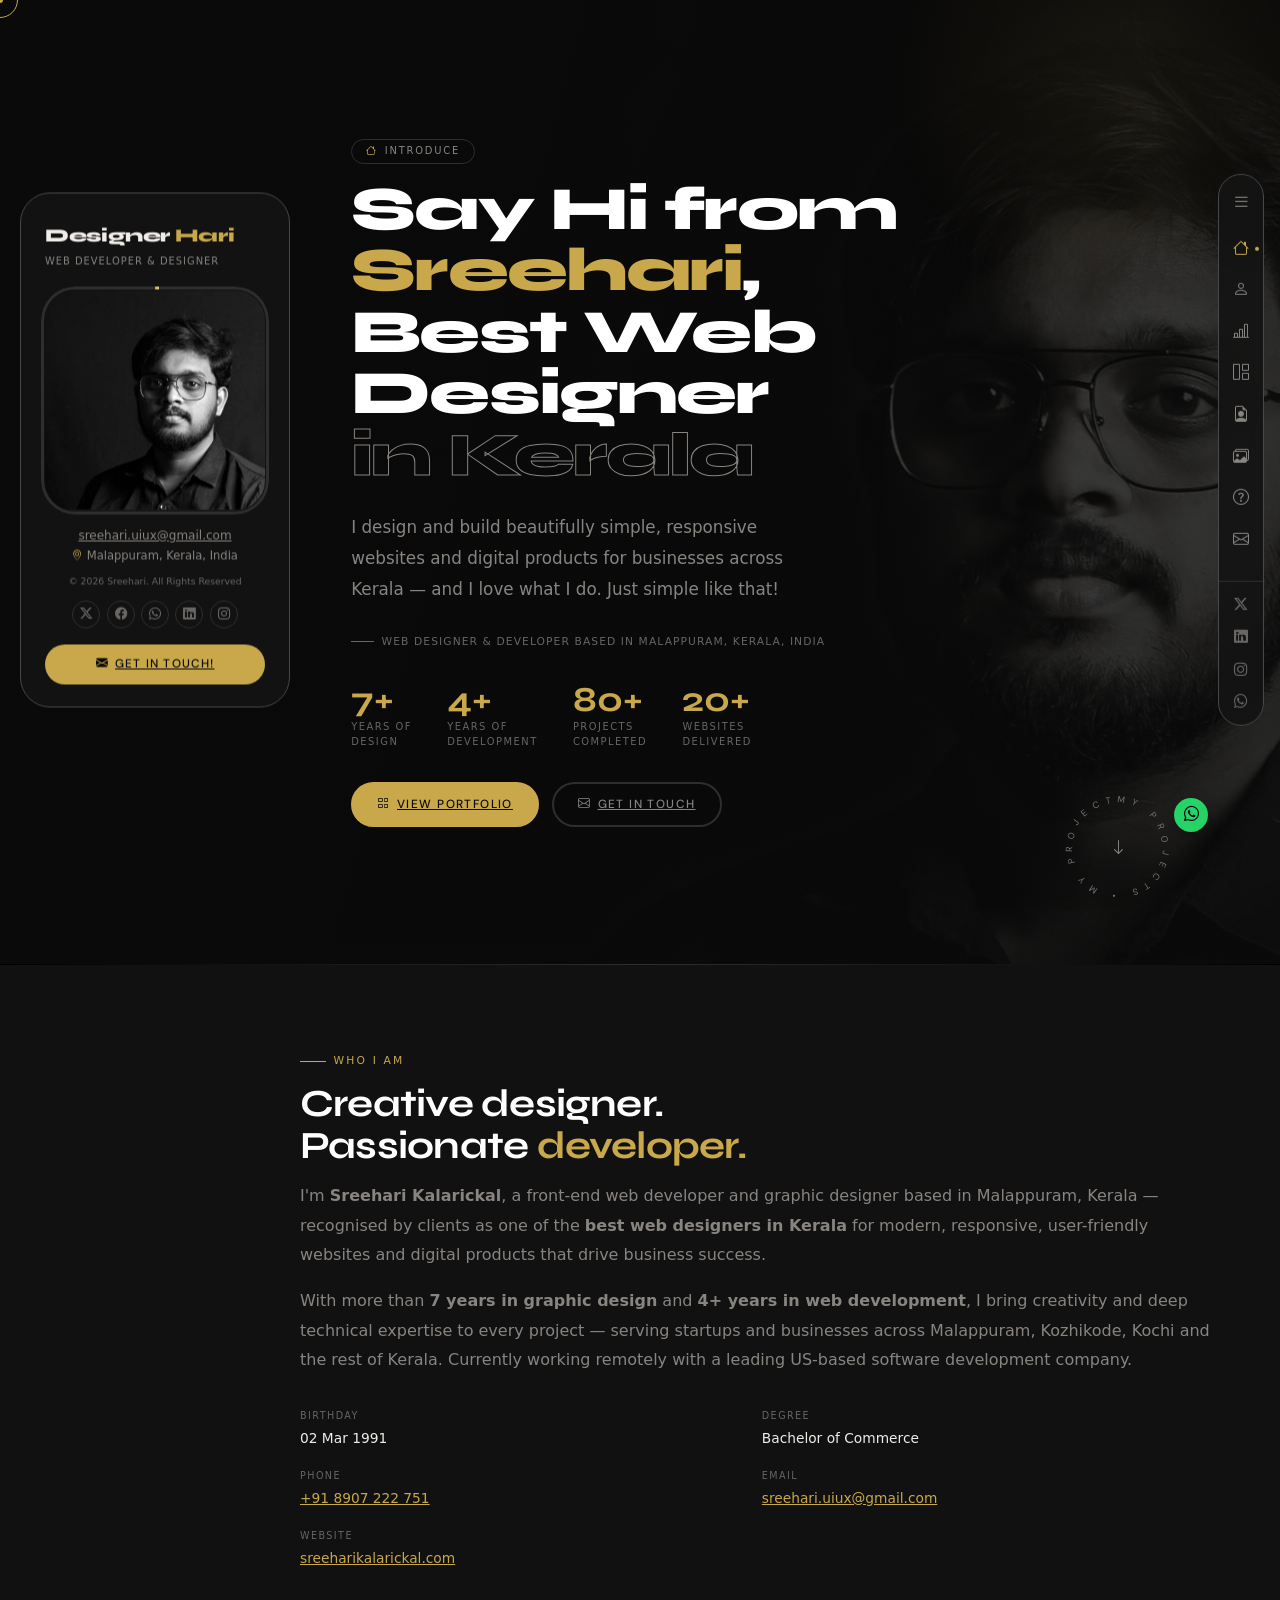
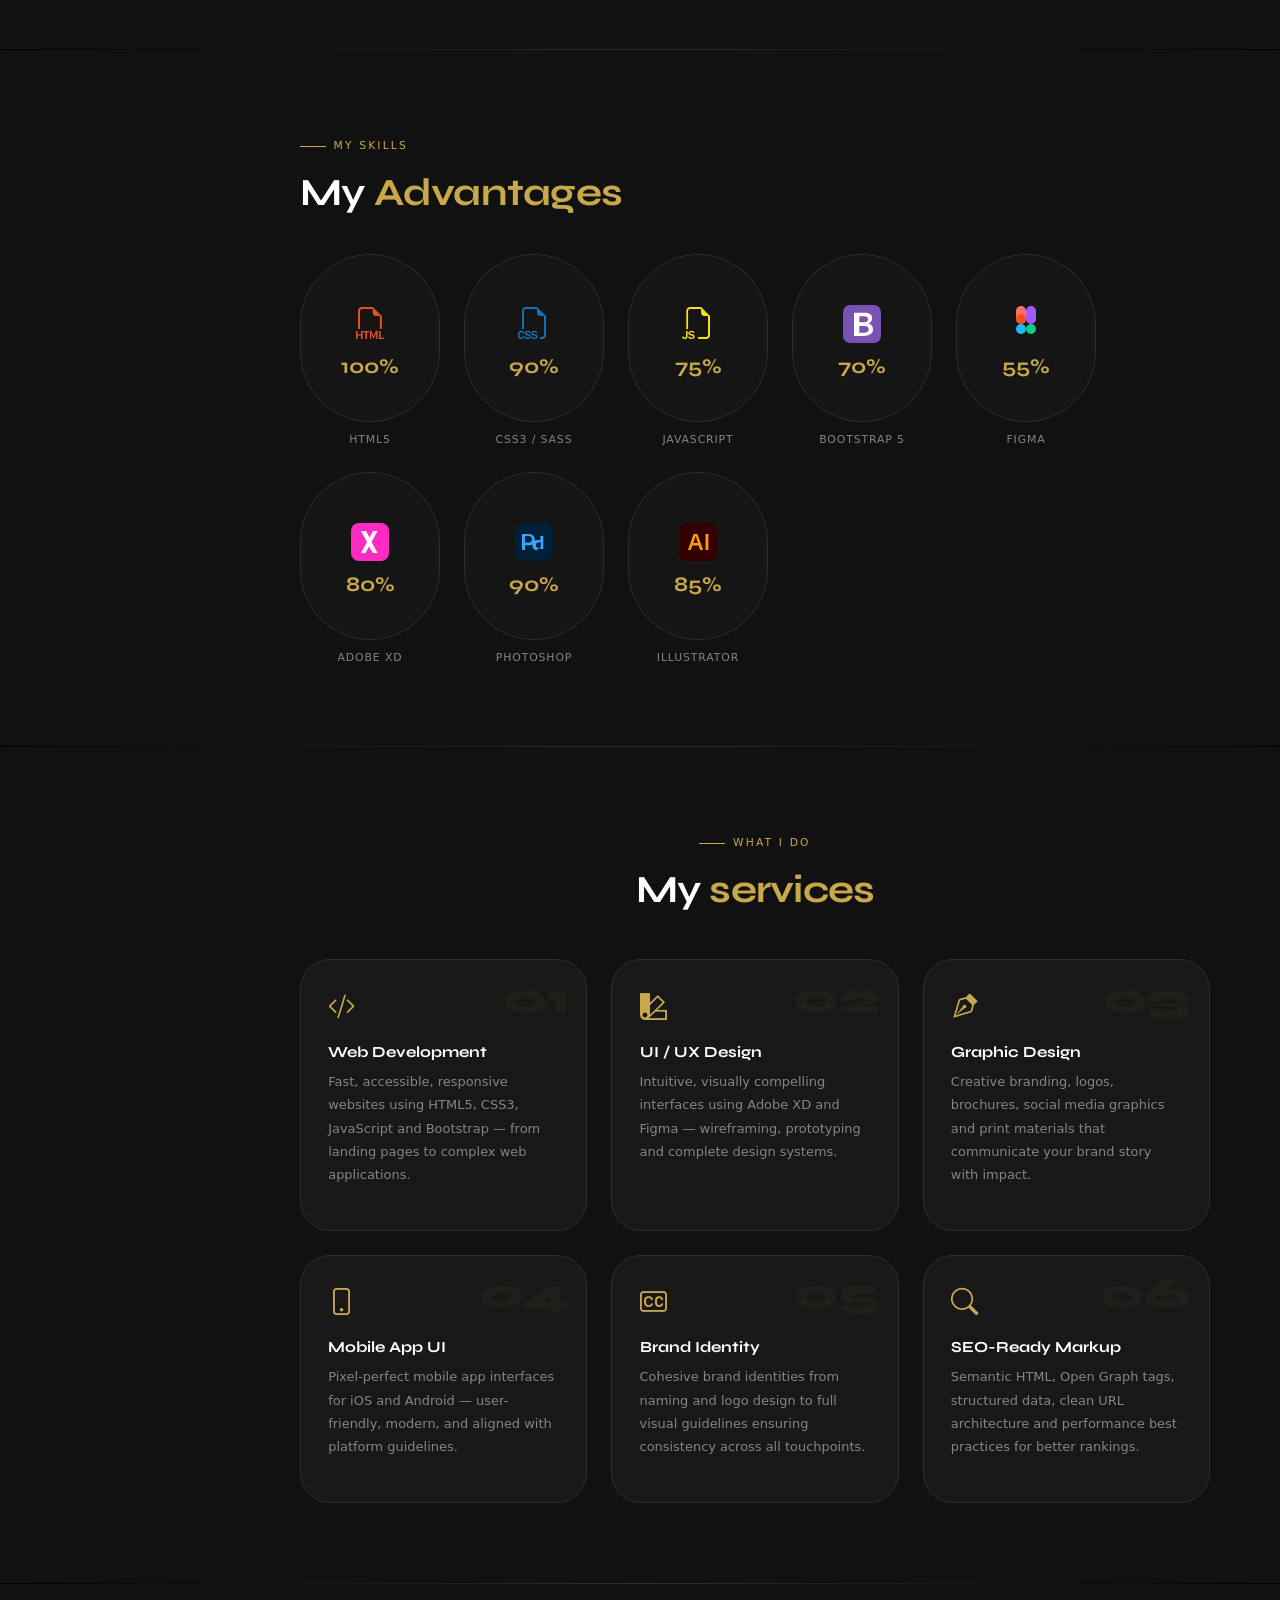
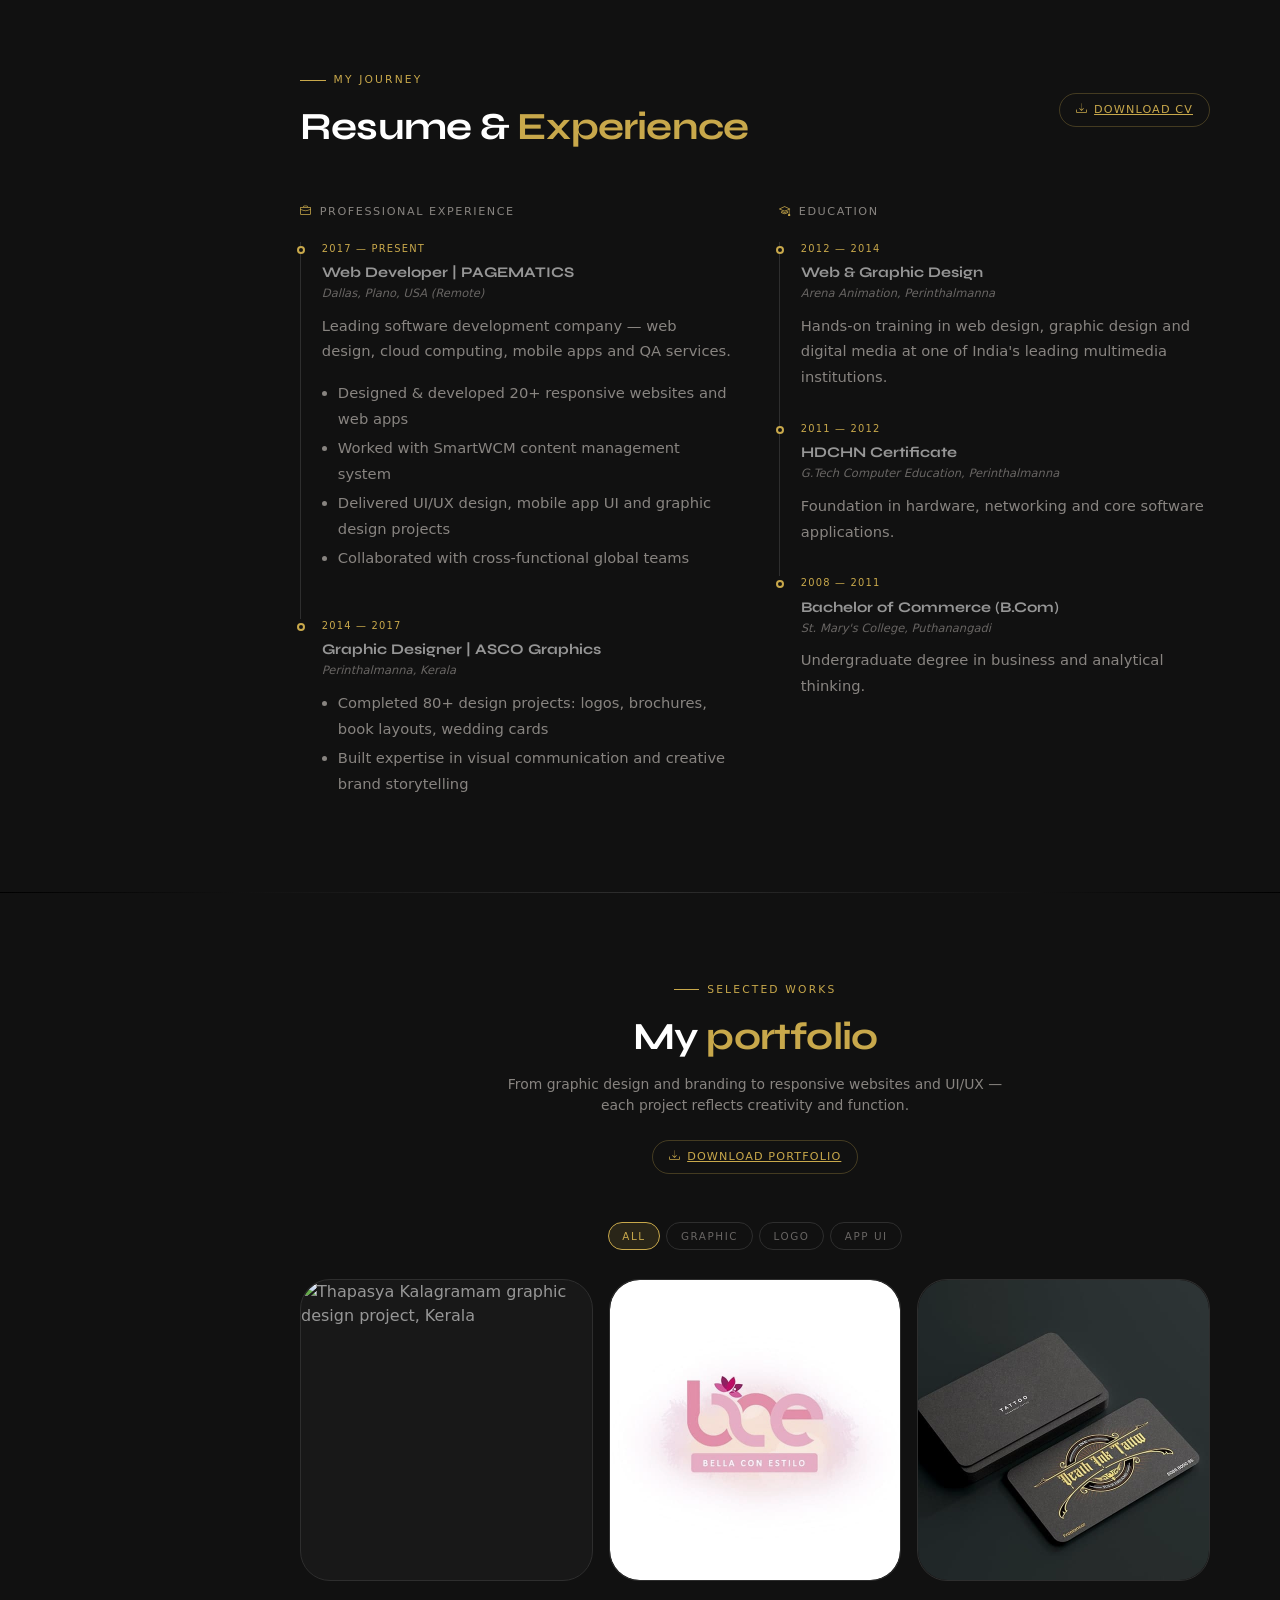
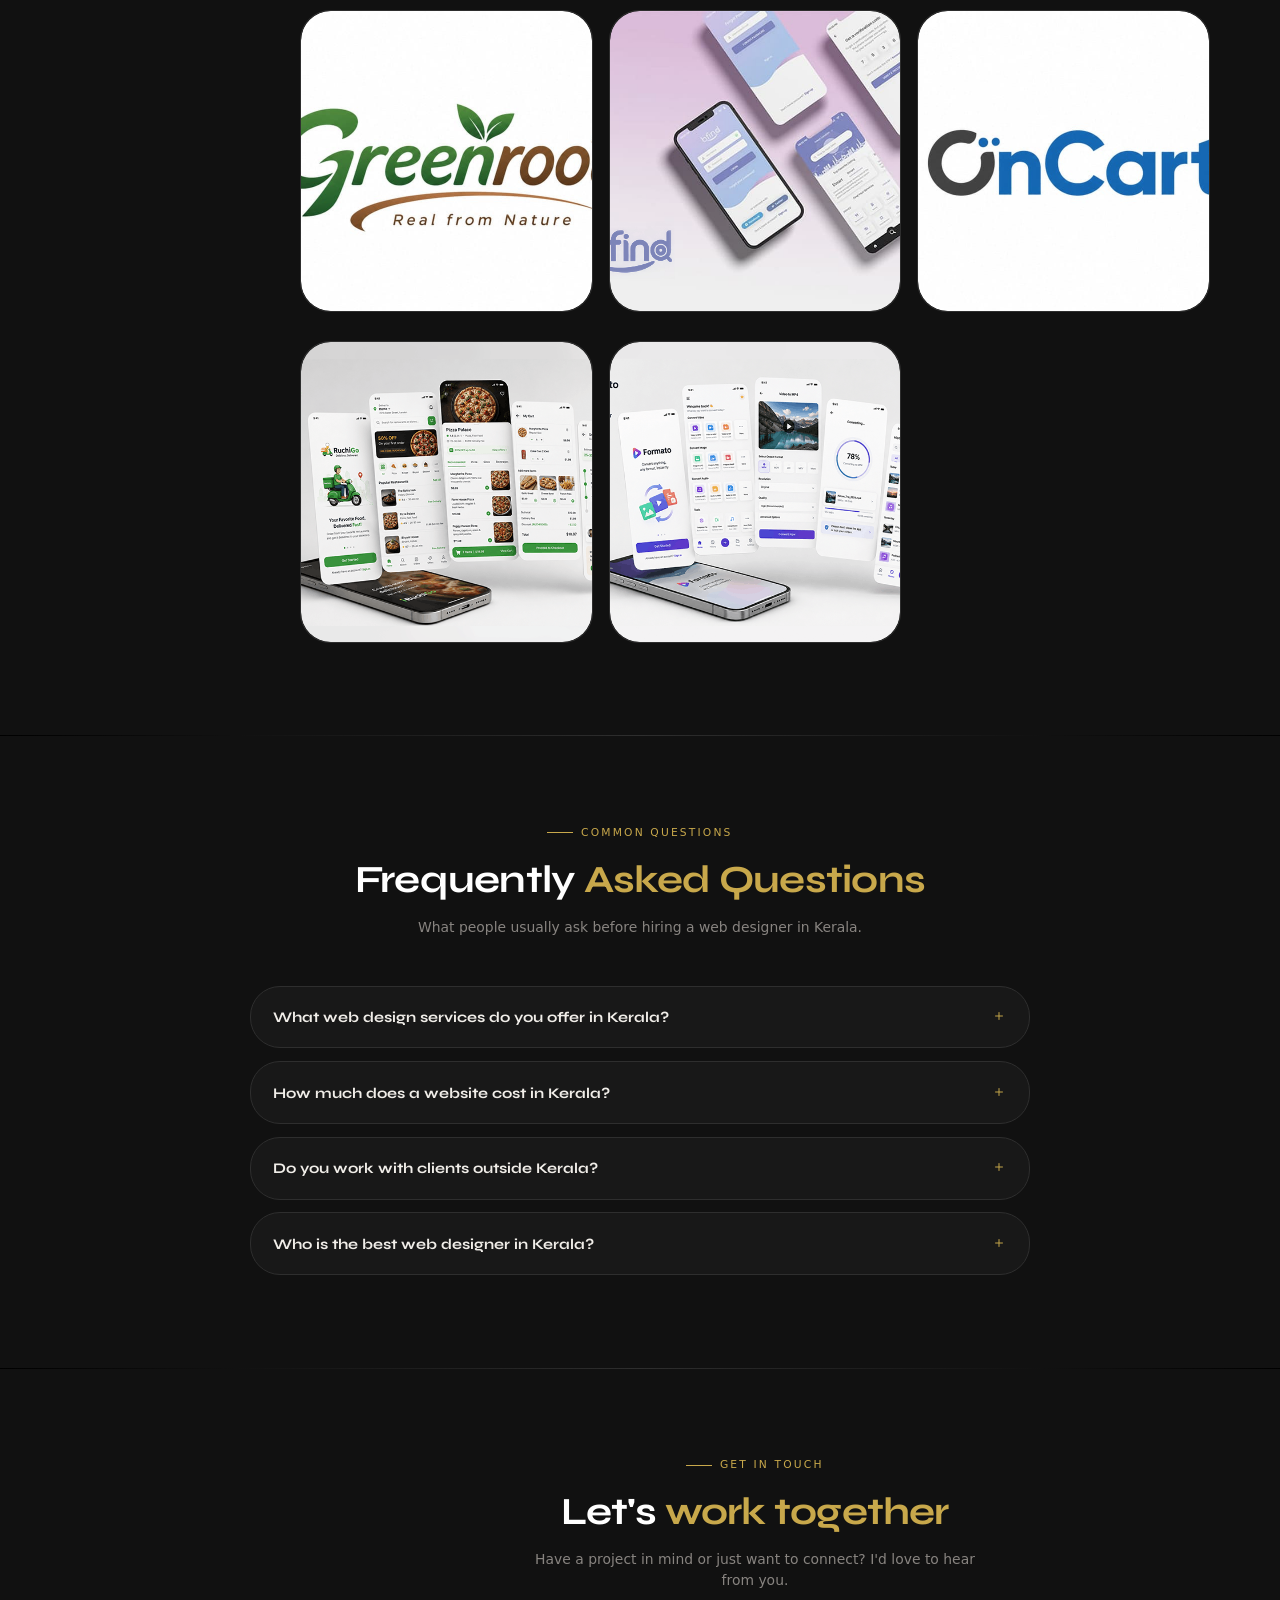
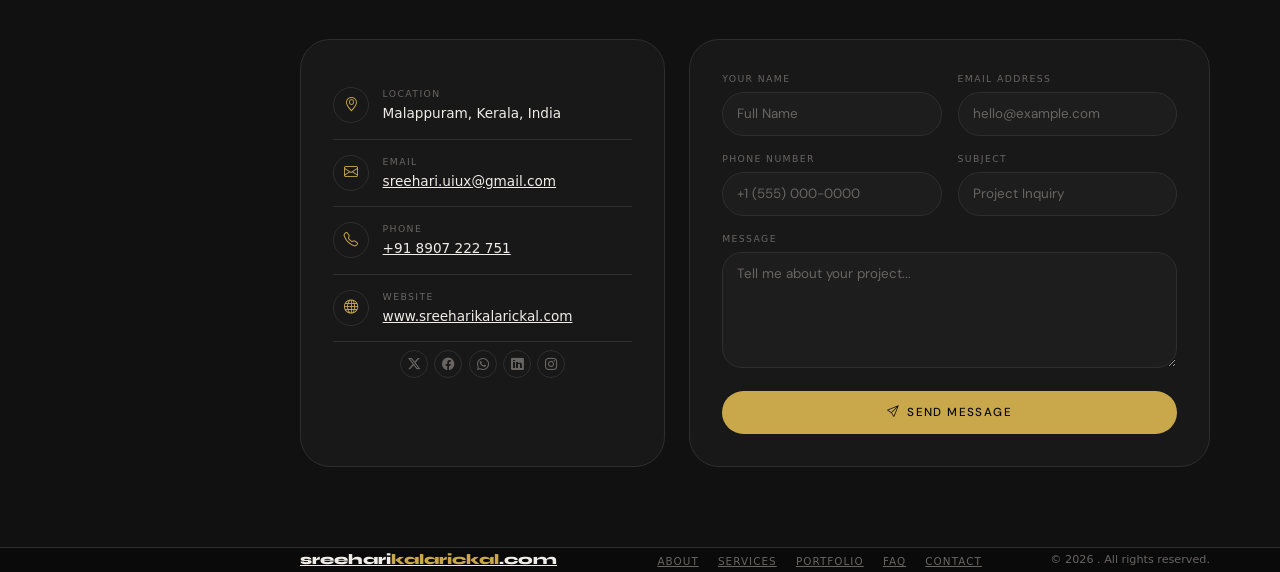
==== commit ebf5b5a6: "sreehari kalarickal is back" ====
--- a/index.html
+++ b/index.html
@@ -4,37 +4,37 @@
   <meta charset="UTF-8" />
   <meta name="viewport" content="width=device-width, initial-scale=1.0" />
   <meta http-equiv="X-UA-Compatible" content="IE=edge" />
-  <title>Best Web Designer in Kerala | Sreehari Kalarikkal — Web Developer &amp; Graphic Designer</title>
-  <meta name="description" content="Sreehari Kalarikkal is a top-rated web designer in Kerala, India — 7+ years building responsive websites, UI/UX and branding for clients in Malappuram, Kozhikode, Kochi and across Kerala. View portfolio & get a free quote." />
-  <meta name="keywords" content="best web designer in Kerala, web designer Kerala, web development company Kerala, website design Malappuram, freelance web developer Kerala, UI UX designer Kerala, graphic designer Malappuram, portfolio website designer India, Sreehari Kalarikkal, designerhari, front-end developer Kerala, Bootstrap developer India, Figma designer, Adobe XD designer" />
-  <meta name="author" content="Sreehari Kalarikkal" />
+  <title>Best Web Designer in Kerala | Sreehari Kalarickal — Web Developer &amp; Graphic Designer</title>
+  <meta name="description" content="Sreehari Kalarickal is a top-rated web designer in Kerala, India — 7+ years building responsive websites, UI/UX and branding for clients in Malappuram, Kozhikode, Kochi and across Kerala. View portfolio & get a free quote." />
+  <meta name="keywords" content="best web designer in Kerala, web designer Kerala, web development company Kerala, website design Malappuram, freelance web developer Kerala, UI UX designer Kerala, graphic designer Malappuram, portfolio website designer India, Sreehari Kalarickal, designerhari, front-end developer Kerala, Bootstrap developer India, Figma designer, Adobe XD designer" />
+  <meta name="author" content="Sreehari Kalarickal" />
   <meta name="robots" content="index, follow, max-snippet:-1, max-image-preview:large, max-video-preview:-1" />
   <meta name="geo.region" content="IN-KL" />
   <meta name="geo.placename" content="Malappuram, Kerala, India" />
   <meta name="geo.position" content="11.0510;76.0711" />
   <meta name="ICBM" content="11.0510, 76.0711" />
-  <link rel="canonical" href="https://www.sreeharikalarikkal.com/" />
-  <link rel="alternate" hreflang="en-in" href="https://www.sreeharikalarikkal.com/" />
+  <link rel="canonical" href="https://www.sreeharikalarickal.com/" />
+  <link rel="alternate" hreflang="en-in" href="https://www.sreeharikalarickal.com/" />
   <link rel="sitemap" type="application/xml" href="/sitemap.xml" />
   <meta property="og:type"        content="website" />
-  <meta property="og:url"         content="https://www.sreeharikalarikkal.com/" />
-  <meta property="og:title"       content="Best Web Designer in Kerala | Sreehari Kalarikkal" />
+  <meta property="og:url"         content="https://www.sreeharikalarickal.com/" />
+  <meta property="og:title"       content="Best Web Designer in Kerala | Sreehari Kalarickal" />
   <meta property="og:description" content="Top-rated web designer & developer in Kerala — modern, responsive, user-friendly websites and branding for businesses across Malappuram, Kozhikode & Kochi." />
-  <meta property="og:image"       content="https://www.sreeharikalarikkal.com/assets/img/profile-img.jpg" />
+  <meta property="og:image"       content="https://www.sreeharikalarickal.com/assets/img/profile-img.jpg" />
   <meta property="og:image:width"  content="1200" />
   <meta property="og:image:height" content="1200" />
-  <meta property="og:site_name"   content="sreeharikalarikkal.com" />
+  <meta property="og:site_name"   content="sreeharikalarickal.com" />
   <meta property="og:locale"      content="en_IN" />
   <meta name="twitter:card"        content="summary_large_image" />
   <meta name="twitter:site"        content="@SreehariKalari1" />
-  <meta name="twitter:title"       content="Best Web Designer in Kerala | Sreehari Kalarikkal" />
+  <meta name="twitter:title"       content="Best Web Designer in Kerala | Sreehari Kalarickal" />
   <meta name="twitter:description" content="Top-rated web designer & developer in Kerala, India — responsive websites, UI/UX and branding." />
-  <meta name="twitter:image"       content="https://www.sreeharikalarikkal.com/assets/img/profile-img.jpg" />
-  <script type="application/ld+json">{"@context":"https://schema.org","@type":"Person","name":"Sreehari Kalarikkal","alternateName":"DesignerHari","url":"https://www.sreeharikalarikkal.com/","image":"https://www.sreeharikalarikkal.com/assets/img/profile-img.jpg","sameAs":["https://www.linkedin.com/in/sreehari-kalarickal-6a5216248/","https://x.com/SreehariKalari1","https://www.instagram.com/sree_kalarickal/","https://www.facebook.com/sree8907222751"],"jobTitle":"Web Developer & Graphic Designer","description":"Best web designer in Kerala with 7+ years of experience building responsive websites, UI/UX design and brand identities for clients across India.","worksFor":{"@type":"Organization","name":"Pagematics"},"address":{"@type":"PostalAddress","addressLocality":"Malappuram","addressRegion":"Kerala","addressCountry":"IN"},"areaServed":[{"@type":"State","name":"Kerala"},{"@type":"Country","name":"India"}],"knowsAbout":["Web Design","Web Development","UI/UX Design","Graphic Design","Brand Identity","Figma","Adobe XD","Bootstrap"],"email":"sreehari.uiux@gmail.com","telephone":"+918907222751"}</script>
-  <script type="application/ld+json">{"@context":"https://schema.org","@type":"ProfessionalService","name":"Sreehari Kalarikkal — Web Design & Development","image":"https://www.sreeharikalarikkal.com/assets/img/profile-img.jpg","url":"https://www.sreeharikalarikkal.com/","priceRange":"₹₹","email":"sreehari.uiux@gmail.com","telephone":"+918907222751","address":{"@type":"PostalAddress","addressLocality":"Malappuram","addressRegion":"Kerala","addressCountry":"IN"},"geo":{"@type":"GeoCoordinates","latitude":"11.0510","longitude":"76.0711"},"areaServed":{"@type":"State","name":"Kerala"},"founder":{"@type":"Person","name":"Sreehari Kalarikkal"},"sameAs":["https://www.linkedin.com/in/sreehari-kalarickal-6a5216248/","https://x.com/SreehariKalari1","https://www.instagram.com/sree_kalarickal/","https://www.facebook.com/sree8907222751"],"hasOfferCatalog":{"@type":"OfferCatalog","name":"Web Design & Development Services","itemListElement":[{"@type":"Offer","itemOffered":{"@type":"Service","name":"Web Development","description":"Fast, accessible, responsive websites using HTML5, CSS3, JavaScript and Bootstrap — from landing pages to complex web applications."}},{"@type":"Offer","itemOffered":{"@type":"Service","name":"UI / UX Design","description":"Intuitive, visually compelling interfaces using Adobe XD and Figma — wireframing, prototyping and complete design systems."}},{"@type":"Offer","itemOffered":{"@type":"Service","name":"Graphic Design","description":"Creative branding, logos, brochures, social media graphics and print materials."}},{"@type":"Offer","itemOffered":{"@type":"Service","name":"Mobile App UI","description":"Pixel-perfect mobile app interfaces for iOS and Android."}},{"@type":"Offer","itemOffered":{"@type":"Service","name":"Brand Identity","description":"Cohesive brand identities from naming and logo design to full visual guidelines."}},{"@type":"Offer","itemOffered":{"@type":"Service","name":"SEO-Ready Markup","description":"Semantic HTML, Open Graph tags, structured data and performance best practices."}}]}}</script>
-  <script type="application/ld+json">{"@context":"https://schema.org","@type":"FAQPage","mainEntity":[{"@type":"Question","name":"Who is the best web designer in Kerala?","acceptedAnswer":{"@type":"Answer","text":"Sreehari Kalarikkal is a Kerala-based web designer and front-end developer with 7+ years of experience, specialising in responsive websites, UI/UX design and brand identity for clients across Malappuram, Kozhikode, Kochi and the rest of Kerala."}},{"@type":"Question","name":"What web design services are offered in Kerala?","acceptedAnswer":{"@type":"Answer","text":"Services include custom web development, UI/UX design, graphic design, mobile app UI, brand identity design and SEO-ready website markup, delivered for small businesses, startups and personal brands across Kerala."}},{"@type":"Question","name":"How much does a website cost in Kerala?","acceptedAnswer":{"@type":"Answer","text":"Pricing depends on scope — a simple responsive one-page website costs less than a multi-page business site or web application. Contact Sreehari Kalarikkal directly for a free, no-obligation quote based on your project requirements."}},{"@type":"Question","name":"Does Sreehari Kalarikkal work with clients outside Kerala?","acceptedAnswer":{"@type":"Answer","text":"Yes. While based in Malappuram, Kerala, Sreehari Kalarikkal works remotely with clients across India and internationally on web design, development and branding projects."}}]}</script>
-  <script type="application/ld+json">{"@context":"https://schema.org","@type":"WebSite","name":"Sreehari Kalarikkal — Web Developer & Graphic Designer","url":"https://www.sreeharikalarikkal.com/","inLanguage":"en-IN","publisher":{"@type":"Person","name":"Sreehari Kalarikkal"}}</script>
-  <script type="application/ld+json">{"@context":"https://schema.org","@type":"BreadcrumbList","itemListElement":[{"@type":"ListItem","position":1,"name":"Home","item":"https://www.sreeharikalarikkal.com/#hero"},{"@type":"ListItem","position":2,"name":"About","item":"https://www.sreeharikalarikkal.com/#about"},{"@type":"ListItem","position":3,"name":"Skills","item":"https://www.sreeharikalarikkal.com/#skills"},{"@type":"ListItem","position":4,"name":"Services","item":"https://www.sreeharikalarikkal.com/#services"},{"@type":"ListItem","position":5,"name":"Resume","item":"https://www.sreeharikalarikkal.com/#resume"},{"@type":"ListItem","position":6,"name":"Portfolio","item":"https://www.sreeharikalarikkal.com/#portfolio"},{"@type":"ListItem","position":7,"name":"FAQ","item":"https://www.sreeharikalarikkal.com/#faq"},{"@type":"ListItem","position":8,"name":"Contact","item":"https://www.sreeharikalarikkal.com/#contact"}]}</script>
+  <meta name="twitter:image"       content="https://www.sreeharikalarickal.com/assets/img/profile-img.jpg" />
+  <script type="application/ld+json">{"@context":"https://schema.org","@type":"Person","name":"Sreehari Kalarickal","alternateName":"DesignerHari","url":"https://www.sreeharikalarickal.com/","image":"https://www.sreeharikalarickal.com/assets/img/profile-img.jpg","sameAs":["https://www.linkedin.com/in/sreehari-kalarickal-6a5216248/","https://x.com/SreehariKalari1","https://www.instagram.com/sree_kalarickal/","https://www.facebook.com/sree8907222751"],"jobTitle":"Web Developer & Graphic Designer","description":"Best web designer in Kerala with 7+ years of experience building responsive websites, UI/UX design and brand identities for clients across India.","worksFor":{"@type":"Organization","name":"Pagematics"},"address":{"@type":"PostalAddress","addressLocality":"Malappuram","addressRegion":"Kerala","addressCountry":"IN"},"areaServed":[{"@type":"State","name":"Kerala"},{"@type":"Country","name":"India"}],"knowsAbout":["Web Design","Web Development","UI/UX Design","Graphic Design","Brand Identity","Figma","Adobe XD","Bootstrap"],"email":"sreehari.uiux@gmail.com","telephone":"+918907222751"}</script>
+  <script type="application/ld+json">{"@context":"https://schema.org","@type":"ProfessionalService","name":"Sreehari Kalarickal — Web Design & Development","image":"https://www.sreeharikalarickal.com/assets/img/profile-img.jpg","url":"https://www.sreeharikalarickal.com/","priceRange":"₹₹","email":"sreehari.uiux@gmail.com","telephone":"+918907222751","address":{"@type":"PostalAddress","addressLocality":"Malappuram","addressRegion":"Kerala","addressCountry":"IN"},"geo":{"@type":"GeoCoordinates","latitude":"11.0510","longitude":"76.0711"},"areaServed":{"@type":"State","name":"Kerala"},"founder":{"@type":"Person","name":"Sreehari Kalarickal"},"sameAs":["https://www.linkedin.com/in/sreehari-kalarickal-6a5216248/","https://x.com/SreehariKalari1","https://www.instagram.com/sree_kalarickal/","https://www.facebook.com/sree8907222751"],"hasOfferCatalog":{"@type":"OfferCatalog","name":"Web Design & Development Services","itemListElement":[{"@type":"Offer","itemOffered":{"@type":"Service","name":"Web Development","description":"Fast, accessible, responsive websites using HTML5, CSS3, JavaScript and Bootstrap — from landing pages to complex web applications."}},{"@type":"Offer","itemOffered":{"@type":"Service","name":"UI / UX Design","description":"Intuitive, visually compelling interfaces using Adobe XD and Figma — wireframing, prototyping and complete design systems."}},{"@type":"Offer","itemOffered":{"@type":"Service","name":"Graphic Design","description":"Creative branding, logos, brochures, social media graphics and print materials."}},{"@type":"Offer","itemOffered":{"@type":"Service","name":"Mobile App UI","description":"Pixel-perfect mobile app interfaces for iOS and Android."}},{"@type":"Offer","itemOffered":{"@type":"Service","name":"Brand Identity","description":"Cohesive brand identities from naming and logo design to full visual guidelines."}},{"@type":"Offer","itemOffered":{"@type":"Service","name":"SEO-Ready Markup","description":"Semantic HTML, Open Graph tags, structured data and performance best practices."}}]}}</script>
+  <script type="application/ld+json">{"@context":"https://schema.org","@type":"FAQPage","mainEntity":[{"@type":"Question","name":"Who is the best web designer in Kerala?","acceptedAnswer":{"@type":"Answer","text":"Sreehari Kalarickal is a Kerala-based web designer and front-end developer with 7+ years of experience, specialising in responsive websites, UI/UX design and brand identity for clients across Malappuram, Kozhikode, Kochi and the rest of Kerala."}},{"@type":"Question","name":"What web design services are offered in Kerala?","acceptedAnswer":{"@type":"Answer","text":"Services include custom web development, UI/UX design, graphic design, mobile app UI, brand identity design and SEO-ready website markup, delivered for small businesses, startups and personal brands across Kerala."}},{"@type":"Question","name":"How much does a website cost in Kerala?","acceptedAnswer":{"@type":"Answer","text":"Pricing depends on scope — a simple responsive one-page website costs less than a multi-page business site or web application. Contact Sreehari Kalarickal directly for a free, no-obligation quote based on your project requirements."}},{"@type":"Question","name":"Does Sreehari Kalarickal work with clients outside Kerala?","acceptedAnswer":{"@type":"Answer","text":"Yes. While based in Malappuram, Kerala, Sreehari Kalarickal works remotely with clients across India and internationally on web design, development and branding projects."}}]}</script>
+  <script type="application/ld+json">{"@context":"https://schema.org","@type":"WebSite","name":"Sreehari Kalarickal — Web Developer & Graphic Designer","url":"https://www.sreeharikalarickal.com/","inLanguage":"en-IN","publisher":{"@type":"Person","name":"Sreehari Kalarickal"}}</script>
+  <script type="application/ld+json">{"@context":"https://schema.org","@type":"BreadcrumbList","itemListElement":[{"@type":"ListItem","position":1,"name":"Home","item":"https://www.sreeharikalarickal.com/#hero"},{"@type":"ListItem","position":2,"name":"About","item":"https://www.sreeharikalarickal.com/#about"},{"@type":"ListItem","position":3,"name":"Skills","item":"https://www.sreeharikalarickal.com/#skills"},{"@type":"ListItem","position":4,"name":"Services","item":"https://www.sreeharikalarickal.com/#services"},{"@type":"ListItem","position":5,"name":"Resume","item":"https://www.sreeharikalarickal.com/#resume"},{"@type":"ListItem","position":6,"name":"Portfolio","item":"https://www.sreeharikalarickal.com/#portfolio"},{"@type":"ListItem","position":7,"name":"FAQ","item":"https://www.sreeharikalarickal.com/#faq"},{"@type":"ListItem","position":8,"name":"Contact","item":"https://www.sreeharikalarickal.com/#contact"}]}</script>
 	<!-- Google tag (gtag.js) -->
 <script async src="https://www.googletagmanager.com/gtag/js?id=G-GLDW9TCCEP"></script>
 <script>
@@ -76,6 +76,12 @@
 <!-- ══ CUSTOM CURSOR ══ -->
 <div id="cur-outer"></div>
 <div id="cur-inner"></div>
+
+<!-- ══ AVAILABLE FOR WORK BADGE ══ -->
+<a href="#contact" class="avail-badge" id="availBadge" aria-hidden="true" aria-label="Available for work — go to contact section">
+  <img src="assets/img/sreehari-kalarickal-web-designer-profile-img.jpg" alt="" width="26" height="26" />
+  <span class="avail-text"><span class="avail-dot"></span>Available for work</span>
+</a>
 
 <!-- ══ MOBILE BAR ══ -->
 <div id="mob-bar">
@@ -113,9 +119,11 @@
     </div>
 
     <div class="sb-photo">
-      <img src="assets/img/sreehari-kalarickal-web-designer-profile-img.jpg"
-           alt="Sreehari Kalarikkal — Web Developer and Graphic Designer from Kerala, India"
-           width="220" height="220" fetchpriority="high" />
+      <div class="sb-photo-inner">
+        <img src="assets/img/sreehari-kalarickal-web-designer-profile-img.jpg"
+             alt="Sreehari Kalarickal — Web Developer and Graphic Designer from Kerala, India"
+             width="220" height="220" fetchpriority="high" />
+      </div>
     </div>
 
     <div class="sb-email mt-3">
@@ -184,20 +192,20 @@
       <div class="row align-items-center g-5">
          <!-- <div class="col-lg-5 rv fl">
           <div class="aimg">
-            <img src="assets/img/sreehari-kalarikkal-web-dveloper-portfolio.png" alt="Sreehari Kalarikkal portfolio photo" width="460" height="500" loading="lazy"/> 
+            <img src="assets/img/sreehari-Kalarickal-web-dveloper-portfolio.png" alt="Sreehari kalarickal portfolio photo" width="460" height="500" loading="lazy"/> 
           </div>
         </div> -->
         <div class="col-lg-12 rv fr">
           <span class="slabel">Who I Am</span>
           <h2 id="ah" class="atitle">Creative designer.<br>Passionate <span class="gold">developer.</span></h2>
-          <p class="alead">I'm <strong>Sreehari Kalarikkal</strong>, a front-end web developer and graphic designer based in Malappuram, Kerala — recognised by clients as one of the <strong>best web designers in Kerala</strong> for modern, responsive, user-friendly websites and digital products that drive business success.</p>
+          <p class="alead">I'm <strong>Sreehari Kalarickal</strong>, a front-end web developer and graphic designer based in Malappuram, Kerala — recognised by clients as one of the <strong>best web designers in Kerala</strong> for modern, responsive, user-friendly websites and digital products that drive business success.</p>
           <p class="alead" style="margin-top:.65rem">With more than <strong>7 years in graphic design</strong> and <strong>4+ years in web development</strong>, I bring creativity and deep technical expertise to every project — serving startups and businesses across Malappuram, Kozhikode, Kochi and the rest of Kerala. Currently working remotely with a leading US-based software development company.</p>
           <div class="igrid">
             <div><span class="ilbl">Birthday</span><span class="ival d-block">02 Mar 1991</span></div>
             <div><span class="ilbl">Degree</span><span class="ival d-block">Bachelor of Commerce</span></div>
             <div><span class="ilbl">Phone</span><span class="ival d-block"><a href="tel:+918907222751">+91 8907 222 751</a></span></div>
             <div><span class="ilbl">Email</span><span class="ival d-block"><a href="mailto:sreehari.uiux@gmail.com" class="contact-link">sreehari.uiux@gmail.com</a></span></div>
-            <div><span class="ilbl">Website</span><span class="ival d-block"><a href="https://www.sreeharikalarikkal.com" target="_blank" rel="noopener">sreeharikalarikkal.com</a></span></div>
+            <div><span class="ilbl">Website</span><span class="ival d-block"><a href="https://www.sreeharikalarickal.com" target="_blank" rel="noopener">sreeharikalarickal.com</a></span></div>
             <!-- <div><span class="ilbl">Freelance</span><span class="ival d-block" style="color:var(--g)">Available</span></div> -->
           </div>
         </div>
@@ -307,7 +315,7 @@
           <span class="slabel">My Journey</span>
           <h2 id="rh" class="stitle mt-1">Resume &amp; <span class="gold">Experience</span></h2>
         </div>
-        <a href="https://drive.google.com/uc?export=download&id=1zv5PeajMSgufuo8UBqYqWr3V-RD5DmGI" class="btn-dl" target="_blank" rel="noopener">
+        <a href="https://drive.google.com/uc?export=download&id=1U4AOvKrPLC54d9i6BdpxHr8APbuf19gq" class="btn-dl" target="_blank" rel="noopener">
           <i class="bi bi-download"></i> Download CV
         </a>
       </div>
@@ -346,13 +354,14 @@
         <button class="fbt" data-f="app">App UI</button>
       </div>
       <div class="row g-3">
-        <div class="col-sm-6 col-lg-4 pc rv" data-c="logo"    style="transition-delay:.04s"><div class="pi"><img src="assets/img/portfolio/sreehari-kalarikkal-logo-women-on-trip.jpg"      alt="Women On Trip travel brand logo design by web designer in Kerala" loading="lazy" width="400" height="300"/><div class="pov"><div><div class="ptag">Logo Design</div><div class="pname">Women On Trip</div></div></div></div></div>
         <div class="col-sm-6 col-lg-4 pc rv" data-c="graphic" style="transition-delay:.08s"><div class="pi"><img src="assets/img/portfolio/sreehari-thapasya-kalagramam-.jpg"               alt="Thapasya Kalagramam graphic design project, Kerala" loading="lazy" width="400" height="300"/><div class="pov"><div><div class="ptag">Graphic Design</div><div class="pname">Thapasya Kalagramam</div></div></div></div></div>
-        <div class="col-sm-6 col-lg-4 pc rv" data-c="logo"    style="transition-delay:.12s"><div class="pi"><img src="assets/img/portfolio/sreehari-kalarikkal-logo-bce-bella-con-estilo.jpg" alt="Bella Con Estilo fashion brand logo design" loading="lazy" width="400" height="300"/><div class="pov"><div><div class="ptag">Logo Design</div><div class="pname">Bella Con Estilo</div></div></div></div></div>
-        <div class="col-sm-6 col-lg-4 pc rv" data-c="logo"    style="transition-delay:.16s"><div class="pi"><img src="assets/img/portfolio/sreehari-kalarikkal-logo-death-ink-tatoo.jpg"    alt="Death Ink Tattoo studio logo and branding design" loading="lazy" width="400" height="300"/><div class="pov"><div><div class="ptag">Logo + Branding</div><div class="pname">Death Ink Tattoo</div></div></div></div></div>
-        <div class="col-sm-6 col-lg-4 pc rv" data-c="logo"    style="transition-delay:.20s"><div class="pi"><img src="assets/img/portfolio/sreehari-kalarikkal-logo-greenroot.jpg"           alt="Green Root sustainable brand logo design" loading="lazy" width="400" height="300"/><div class="pov"><div><div class="ptag">Logo Design</div><div class="pname">Green Root</div></div></div></div></div>
-        <div class="col-sm-6 col-lg-4 pc rv" data-c="app"     style="transition-delay:.24s"><div class="pi"><img src="assets/img/portfolio/sreehari-kalarikkal-app-ui-befind.jpg"            alt="Bfind mobile app UI/UX design by Kerala-based designer" loading="lazy" width="400" height="300"/><div class="pov"><div><div class="ptag">Mobile App UI</div><div class="pname">Bfind App</div></div></div></div></div>
-        <div class="col-sm-6 col-lg-4 pc rv" data-c="logo"    style="transition-delay:.28s"><div class="pi"><img src="assets/img/portfolio/sreehari-kalarikkal-logo-oncart.jpg"              alt="OnCart e-commerce logo design" loading="lazy" width="400" height="300"/><div class="pov"><div><div class="ptag">Logo Design</div><div class="pname">OnCart</div></div></div></div></div>
+        <div class="col-sm-6 col-lg-4 pc rv" data-c="logo"    style="transition-delay:.12s"><div class="pi"><img src="assets/img/portfolio/sreehari-kalarickal-logo-bce-bella-con-estilo.jpg" alt="Bella Con Estilo fashion brand logo design" loading="lazy" width="400" height="300"/><div class="pov"><div><div class="ptag">Logo Design</div><div class="pname">Bella Con Estilo</div></div></div></div></div>
+        <div class="col-sm-6 col-lg-4 pc rv" data-c="graphic"    style="transition-delay:.16s"><div class="pi"><img src="assets/img/portfolio/sreehari-kalarickal-logo-death-ink-tatoo.jpg"    alt="Death Ink Tattoo studio logo and branding design" loading="lazy" width="400" height="300"/><div class="pov"><div><div class="ptag">Logo + Branding</div><div class="pname">Death Ink Tattoo</div></div></div></div></div>
+        <div class="col-sm-6 col-lg-4 pc rv" data-c="logo"    style="transition-delay:.20s"><div class="pi"><img src="assets/img/portfolio/sreehari-kalarickal-logo-greenroot.jpg"           alt="Green Root sustainable brand logo design" loading="lazy" width="400" height="300"/><div class="pov"><div><div class="ptag">Logo Design</div><div class="pname">Green Root</div></div></div></div></div>
+        <div class="col-sm-6 col-lg-4 pc rv" data-c="app"     style="transition-delay:.24s"><div class="pi"><img src="assets/img/portfolio/sreehari-kalarickal-app-ui-befind.jpg"            alt="Bfind mobile app UI/UX design by Kerala-based designer" loading="lazy" width="400" height="300"/><div class="pov"><div><div class="ptag">Mobile App UI</div><div class="pname">Bfind App</div></div></div></div></div>
+        <div class="col-sm-6 col-lg-4 pc rv" data-c="logo"    style="transition-delay:.28s"><div class="pi"><img src="assets/img/portfolio/sreehari-kalarickal-logo-oncart.jpg"              alt="OnCart e-commerce logo design" loading="lazy" width="400" height="300"/><div class="pov"><div><div class="ptag">Logo Design</div><div class="pname">OnCart</div></div></div></div></div>
+		<div class="col-sm-6 col-lg-4 pc rv" data-c="app"     style="transition-delay:.24s"><div class="pi"><img src="assets/img/portfolio/sreehari-kalarickal-app-food-delivery-01.png"            alt="RuchiGo mobile app UI/UX design by Kerala-based designer" loading="lazy" width="400" height="300"/><div class="pov"><div><div class="ptag">Mobile App UI</div><div class="pname">RuchiGo</div></div></div></div></div>
+		<div class="col-sm-6 col-lg-4 pc rv" data-c="app"     style="transition-delay:.24s"><div class="pi"><img src="assets/img/portfolio/sreehari-kalarickal-app-food-delivery-02.png"            alt="Bfind mobile app UI/UX design by Kerala-based designer" loading="lazy" width="400" height="300"/><div class="pov"><div><div class="ptag">Mobile App UI</div><div class="pname">Formato App</div></div></div></div></div>
       </div>
     </section>
     <div class="divline"></div>
@@ -391,7 +400,7 @@
             <span>Who is the best web designer in Kerala?</span>
             <i class="bi bi-plus faq-ic"></i>
           </button>
-          <div class="faq-a"><p>Sreehari Kalarikkal is a Kerala-based web designer and front-end developer with 7+ years of experience, specialising in responsive websites, UI/UX design and brand identity for clients across Malappuram, Kozhikode, Kochi and the rest of Kerala.</p></div>
+          <div class="faq-a"><p>Sreehari kalarickal is a Kerala-based web designer and front-end developer with 7+ years of experience, specialising in responsive websites, UI/UX design and brand identity for clients across Malappuram, Kozhikode, Kochi and the rest of Kerala.</p></div>
         </div>
       </div>
     </section>
@@ -410,7 +419,7 @@
             <div class="ci"><div class="cico"><i class="bi bi-geo-alt"></i></div><div><div class="clbl">Location</div><div class="cval">Malappuram, Kerala, India</div></div></div>
             <div class="ci"><div class="cico"><i class="bi bi-envelope"></i></div><div><div class="clbl">Email</div><div class="cval"><a href="mailto:sreehari.uiux@gmail.com" class="contact-link">sreehari.uiux@gmail.com</a></div></div></div>
             <div class="ci"><div class="cico"><i class="bi bi-telephone"></i></div><div><div class="clbl">Phone</div><div class="cval"><a href="tel:+918907222751">+91 8907 222 751</a></div></div></div>
-            <div class="ci"><div class="cico"><i class="bi bi-globe"></i></div><div><div class="clbl">Website</div><div class="cval"><a href="https://www.sreeharikalarikkal.com" target="_blank" rel="noopener">www.sreeharikalarikkal.com</a></div></div></div>
+            <div class="ci"><div class="cico"><i class="bi bi-globe"></i></div><div><div class="clbl">Website</div><div class="cval"><a href="https://www.sreeharikalarickal.com" target="_blank" rel="noopener">www.sreeharikalarickal.com</a></div></div></div>
             <div class="sb-soc mt-2">
               <a href="https://x.com/SreehariKalari1" target="_blank" rel="noopener" aria-label="Twitter"><i class="bi bi-twitter-x"></i></a>
               <a href="https://www.facebook.com/sree8907222751" target="_blank" rel="noopener" aria-label="Facebook"><i class="bi bi-facebook"></i></a>
@@ -467,7 +476,7 @@
 
     <!-- FOOTER -->
     <footer>
-      <a href="#hero" class="fbrand">sreehari<span>kalarikkal</span>.com</a>
+      <a href="#hero" class="fbrand">sreehari<span>kalarickal</span>.com</a>
       <ul class="flinks mb-0">
         <li><a href="#about">About</a></li>
         <li><a href="#services">Services</a></li>
@@ -512,5 +521,26 @@
 
 <script src="https://cdn.jsdelivr.net/npm/bootstrap@5.3.3/dist/js/bootstrap.bundle.min.js" defer></script>
 <script src="assets/js/main.min.js" defer></script>
+<script>
+(function(){
+  var progressBar = document.getElementById('sbProgressBar');
+  var availBadge  = document.getElementById('availBadge');
+  function onScroll(){
+    var scrollTop  = window.scrollY || document.documentElement.scrollTop;
+    var docHeight  = document.documentElement.scrollHeight - window.innerHeight;
+    var pct = docHeight > 0 ? (scrollTop / docHeight) * 100 : 0;
+    if (progressBar) progressBar.style.width = pct + '%';
+    document.documentElement.style.setProperty('--scroll-pct', pct);
+    if (availBadge){
+      var show = scrollTop > 260;
+      availBadge.classList.toggle('show', show);
+      availBadge.setAttribute('aria-hidden', show ? 'false' : 'true');
+    }
+  }
+  window.addEventListener('scroll', onScroll, {passive:true});
+  window.addEventListener('resize', onScroll);
+  onScroll();
+})();
+</script>
 </body>
 </html>
--- a/assets/css/styles.min.css
+++ b/assets/css/styles.min.css
@@ -1 +1 @@
-:root{--bs-heading-color: #fff !important;--bs-body-color: #969696 !important;background-color: black !important;--t3: #686563 !important;--dk:#0a0a0a;--d:#111;--cb:#181818;--bdr:#2e2e2e;--g:#c8a84b;--gl:#e2c97e;--gd:rgba(200,168,75,.13);--t1:#f0ede8;--t2:#888480;--t3:#484440;--ffd:'Syne',sans-serif;--ffb:'DM Sans',sans-serif;--ease:cubic-bezier(.25,.46,.45,.94);--dur:.36s;--r:30px;--sw:270px;--nc:62px;--no:220px;--nav-pill-w:46px}*,::after,::before{box-sizing:border-box;margin:0;padding:0}html{scroll-behavior:smooth;overflow-x:hidden;width:100%}body{background:var(--dk);color:var(--t1);font-family:var(--ffb);font-weight:300;line-height:1.7;overflow-x:hidden;width:100%;max-width:100vw}img{max-width:100%;display:block}body {background: #000 !important;}#main-content{min-width:0;width:100%}a{text-decoration:none;color:inherit}::selection{background:var(--g);color:var(--dk)}::-webkit-scrollbar{width:3px}::-webkit-scrollbar-track{background:var(--dk)}::-webkit-scrollbar-thumb{background:var(--g);border-radius:2px}#about,#contact,#hero,#portfolio,#faq,#resume,#services,#skills,body{background:var(--d)}#sidebar{width:var(--sw);position:fixed;top:50%;left:20px;transform:translateY(-50%);z-index:200;background:rgba(20,20,20,.92);backdrop-filter:blur(14px);-webkit-backdrop-filter:blur(14px);border:1px solid #484848;border-radius:var(--r);display:flex;flex-direction:column;align-items:center;padding:1.8rem 1.5rem 1.4rem;overflow-y:auto;scrollbar-width:none;max-height:calc(100vh - 40px)}#sidebar::-webkit-scrollbar{display:none}#about,#contact,#hero,#portfolio,#resume,#services,#skills,footer{padding-left:calc(var(--sw) + 30px);padding-right:calc(var(--nav-pill-w) + 24px)}#right-nav{position:fixed;top:50%;right:16px;transform:translateY(-50%);z-index:200;width:var(--nav-pill-w);background:rgba(20,20,20,.92);backdrop-filter:blur(14px);-webkit-backdrop-filter:blur(14px);border:1px solid #484848;border-radius:var(--r);display:flex;flex-direction:column;align-items:center;overflow:hidden;transition:width var(--dur) var(--ease),border-radius var(--dur) var(--ease);padding:.5rem 0}#right-nav.open{width:var(--no);border-radius:var(--r);align-items:flex-start}.ham{width:var(--nav-pill-w);min-width:var(--nav-pill-w);height:40px;display:flex;align-items:center;justify-content:center;background:0;border:none;color:var(--t2);font-size:1.15rem;cursor:pointer;flex-shrink:0;transition:color var(--dur);margin-bottom:.3rem}.ham:hover{color:var(--g)}#right-nav.open .ham{width:100%;justify-content:flex-end;padding-right:.9rem}.rlist{list-style:none;width:100%;overflow:hidden;scrollbar-width:none;padding:0}.rlist::-webkit-scrollbar{display:none}.rlist li{width:100%}.rlist li a{display:flex;align-items:center;color:var(--t2);font-size:.7rem;font-weight:400;letter-spacing:.1em;text-transform:uppercase;white-space:nowrap;overflow:hidden;transition:color var(--dur),background var(--dur);padding:.55rem 0;width:100%}.rlist li a.active,.rlist li a:hover{color:var(--g)}.rlist li a.active .ricon{position:relative}.rlist li a.active .ricon::after{content:'';position:absolute;right:6px;top:50%;transform:translateY(-50%);width:4px;height:4px;border-radius:50%;background:var(--g)}.ricon{min-width:var(--nav-pill-w);width:var(--nav-pill-w);display:flex;align-items:center;justify-content:center;font-size:1rem;flex-shrink:0}.rlabel{opacity:0;transform:translateX(-6px);transition:opacity .2s ease,transform .2s ease;pointer-events:none;font-size:.72rem}#right-nav.open .rlabel{opacity:1;transform:translateX(0)}.rsocial{width:100%;padding:.6rem 0 .2rem;border-top:1px solid var(--bdr);display:flex;flex-direction:column;align-items:center;gap:.45rem;margin-top:.3rem}#right-nav.open .rsocial{flex-direction:row;flex-wrap:wrap;padding:.6rem .6rem .2rem;gap:.5rem;justify-content:flex-start}.rsocial a{color:var(--t3);font-size:.85rem;transition:color var(--dur);padding:.15rem}.rsocial a:hover{color:var(--g)}.sb-toprow{display:flex;flex-direction:column;align-items:flex-start;width:100%;gap:.3rem;margin-bottom:1.3rem}.sb-brand{font-family:var(--ffd);font-weight:800;font-size:1.15rem;letter-spacing:-.02em;color:var(--t1);display:flex;align-items:center;gap:.3rem;white-space:nowrap}.sb-brand span{color:var(--g)}.sb-badge{width:16px;height:16px;border:1px solid var(--bdr);border-radius:50%;display:flex;align-items:center;justify-content:center;font-size:.44rem;color:var(--t3);flex-shrink:0}.sb-role{font-size:.62rem;letter-spacing:.1em;text-transform:uppercase;color:var(--t2);white-space:nowrap}.sb-photo{width:100%;border-radius:var(--r);overflow:hidden;border:1px solid var(--bdr);filter:grayscale(1) contrast(1.05);transition:filter .5s;aspect-ratio:1}.sb-photo:hover{filter:grayscale(.1)}.sb-photo img{width:100%;height:100%;object-fit:cover}.sb-email{margin-top:1rem;text-align:center;font-size:.75rem;color:var(--t2)}.sb-email a{color:var(--t2);transition:color var(--dur)}.sb-email a:hover{color:var(--g)}.sb-loc{font-size:.72rem;color:var(--t2);text-align:center;margin-top:.18rem}.sb-copy{font-size:.58rem;color:var(--t3);text-align:center;margin-top:.6rem}.sb-soc{display:flex;gap:.4rem;justify-content:center;margin-top:.75rem;flex-wrap:wrap}.sb-soc a{width:28px;height:28px;border:1px solid var(--bdr);border-radius:50%;display:flex;align-items:center;justify-content:center;color:var(--t3);font-size:.78rem;transition:all var(--dur)}.sb-soc a:hover{border-color:var(--g);color:var(--g);background:var(--gd)}.btn-hire{display:flex;align-items:center;justify-content:center;gap:.4rem;width:100%;background:var(--g);color:var(--dk);font-family:var(--ffb);font-size:.74rem;font-weight:500;letter-spacing:.1em;text-transform:uppercase;border:none;padding:.7rem;border-radius:var(--r);margin-top:1rem;cursor:pointer;transition:background var(--dur),transform var(--dur)}.btn-hire:hover{background:var(--gl);transform:translateY(-1px);color:var(--dk)}.gold{color:var(--g)}.slabel{font-size:.67rem;font-weight:500;letter-spacing:.2em;text-transform:uppercase;color:var(--g);display:inline-flex;align-items:center;gap:.5rem;margin-bottom:.85rem}.slabel::before{content:'';display:inline-block;width:1.6rem;height:1px;background:var(--g)}.stitle{font-family:var(--ffd);font-weight:700;font-size:clamp(1.75rem,3vw,2.65rem);letter-spacing:-.02em;line-height:1.1}.divline{height:1px;background:linear-gradient(to right,transparent,var(--bdr),transparent)}.csec{padding:5rem 3.2rem}.rv{opacity:0;transform:translateY(34px);transition:opacity .6s var(--ease),transform .6s var(--ease)}.rv.fl{transform:translateX(-34px)}.rv.fr{transform:translateX(34px)}.rv.on{opacity:1;transform:translate(0,0)}.hero-bg{position:absolute;inset:-6%;z-index:0;background:url('../img/sreehari-kalarickal-web-designer.jpg') center center/cover no-repeat;will-change:transform;animation:kenBurns 24s ease-in-out infinite alternate}@keyframes kenBurns{0%{transform:scale(1.08) translate(0,0)}33%{transform:scale(1.13) translate(-8px,5px)}66%{transform:scale(1.1) translate(6px,-4px)}100%{transform:scale(1.08) translate(-4px,3px)}}.hero-bg::before{content:'';position:absolute;inset:0;background:rgba(10,10,10,.7)}.hero-bg::after{content:'';position:absolute;inset:0;background:linear-gradient(105deg,rgba(10,10,10,.75) 0,rgba(10,10,10,.3) 55%,rgba(10,10,10,.5) 100%),linear-gradient(to bottom,rgba(10,10,10,.45) 0,transparent 35%,transparent 65%,rgba(10,10,10,.55) 100%)}#cur-outer{position:fixed;top:0;left:0;width:36px;height:36px;border:1.5px solid var(--g);border-radius:50%;pointer-events:none;z-index:9999;transform:translate(-50%,-50%);transition:width .3s var(--ease),height .3s var(--ease),border-color .3s ease,background .3s ease,opacity .3s ease;will-change:transform;mix-blend-mode:normal}#cur-inner{position:fixed;top:0;left:0;width:6px;height:6px;background:var(--g);border-radius:50%;pointer-events:none;z-index:9999;transform:translate(-50%,-50%);transition:width .15s ease,height .15s ease,background .2s ease;will-change:transform}body.cur-hover #cur-outer{width:52px;height:52px;background:rgba(200,168,75,.08);border-color:var(--gl)}body.cur-hover #cur-inner{width:4px;height:4px;background:var(--gl)}body.cur-click #cur-outer{width:28px;height:28px;background:rgba(200,168,75,.2)}@media(pointer:fine){*{cursor:none!important}}@media(pointer:coarse){#cur-inner,#cur-outer{display:none}}#hero{min-height:100vh;display:flex;flex-direction:column;justify-content:center;position:relative;overflow:hidden;padding-top:2rem;padding-bottom:2rem}#hero .csec{position:relative;z-index:2}.hglow{position:absolute;top:-160px;right:-80px;width:480px;height:480px;background:radial-gradient(circle,rgba(200,168,75,.07) 0,transparent 70%);pointer-events:none;z-index:1}.hbadge{display:inline-block;font-size:.67rem;font-weight:500;letter-spacing:.2em;text-transform:uppercase;color:var(--g);border:1px solid rgba(200,168,75,.3);padding:.32rem .85rem;border-radius:var(--r);margin-bottom:1.3rem}.htitle{font-family:var(--ffd);font-weight:800;font-size:clamp(2.5rem,4.8vw,4.6rem);line-height:1;letter-spacing:-.03em}.htitle .out{-webkit-text-stroke:1px var(--t2);color:transparent}.hsub{font-size:1.05rem;color:var(--t2);max-width:460px;line-height:1.85;margin-top:1.1rem}.hline{display:flex;align-items:center;gap:.5rem;margin-top:.8rem;font-size:.67rem;letter-spacing:.1em;text-transform:uppercase;color:var(--t3)}.hline::before{content:'';width:1.4rem;height:1px;background:var(--t3)}.hstats{display:flex;gap:2.2rem;margin-top:2rem;flex-wrap:wrap}.snum{font-family:var(--ffd);font-size:2.2rem;font-weight:700;color:var(--g);line-height:1}.slbl{font-size:.62rem;letter-spacing:.15em;text-transform:uppercase;color:var(--t3);margin-top:.22rem}.hctas{display:flex;gap:.8rem;margin-top:2rem;flex-wrap:wrap}.btn-g{font-family:var(--ffb);font-size:.74rem;font-weight:500;letter-spacing:.12em;text-transform:uppercase;background:var(--g);color:var(--dk);border:2px solid var(--g);padding:.72rem 1.5rem;border-radius:var(--r);transition:all var(--dur);display:inline-flex;align-items:center;gap:.4rem}.btn-g:hover{background:0;color:var(--g);transform:translateY(-2px)}.btn-o{font-family:var(--ffb);font-size:.74rem;font-weight:500;letter-spacing:.12em;text-transform:uppercase;background:0;color:var(--t2);border:2px solid var(--bdr);padding:.72rem 1.5rem;border-radius:var(--r);transition:all var(--dur);display:inline-flex;align-items:center;gap:.4rem}.btn-o:hover{border-color:var(--g);color:var(--g);transform:translateY(-2px)}.spin-wrap{position:absolute;bottom:2rem;right:2.5rem;width:105px;height:105px;display:flex;align-items:center;justify-content:center;cursor:pointer}.spin-wrap svg{position:absolute;inset:0;width:100%;height:100%;animation:rot 13s linear infinite}@keyframes rot{to{transform:rotate(360deg)}}.spin-arr{font-size:1rem;color:var(--t2);transition:color var(--dur)}.spin-wrap:hover .spin-arr{color:var(--g)}.aimg{position:relative}.aimg img{width:100%;filter:grayscale(.35);transition:filter .5s;border-radius:var(--r)}.aimg:hover img{filter:grayscale(0)}.aimg::after{content:'';position:absolute;bottom:-9px;right:-9px;width:52%;height:52%;border:1px solid var(--g);border-radius:var(--r);z-index:-1}.atitle{font-family:var(--ffd);font-weight:700;font-size:clamp(1.8rem,3vw,2.6rem);line-height:1.1;letter-spacing:-.02em}.alead{font-size:1rem;color:var(--t2);line-height:1.85;margin-top:.85rem}.igrid{display:grid;grid-template-columns:1fr 1fr;gap:.85rem;margin-top:1.7rem}.ilbl{font-size:.6rem;letter-spacing:.15em;text-transform:uppercase;color:var(--t3)}.ival{font-size:.86rem;color:var(--t1);margin-top:.12rem}.ival a{color:var(--g)}.adv-grid{display:flex;flex-wrap:wrap;gap:1.5rem;margin-top:2.5rem}.adv-card{display:flex;flex-direction:column;align-items:center;gap:.55rem;cursor:default}.adv-oval{width:140px;height:168px;border:1px solid var(--bdr);border-radius:80px;background:rgba(24,24,24,.7);display:flex;flex-direction:column;align-items:center;justify-content:center;gap:.5rem;transition:border-color var(--dur),transform var(--dur),background var(--dur);position:relative;overflow:hidden}.adv-oval::before{content:'';position:absolute;inset:0;border-radius:80px;background:radial-gradient(ellipse at center,rgba(200,168,75,.08) 0,transparent 70%);opacity:0;transition:opacity var(--dur)}.adv-card:hover .adv-oval{border-color:rgba(200,168,75,.5);transform:translateY(-6px);background:rgba(30,28,22,.9)}.adv-card:hover .adv-oval::before{opacity:1}.adv-icon{width:50px;height:50px;display:flex;align-items:center;justify-content:center;font-size:2rem}.adv-icon img{width:40px;height:40px;object-fit:contain}.adv-pct{font-family:var(--ffd);font-size:1.3rem;font-weight:700;color:var(--g);line-height:1}.adv-name{font-size:.68rem;font-weight:400;letter-spacing:.08em;text-transform:uppercase;color:var(--t2);text-align:center;margin-top:.05rem}.svc{background:var(--cb);border:1px solid var(--bdr);padding:1.7rem;height:100%;position:relative;overflow:hidden;border-radius:var(--r);transition:border-color var(--dur),transform var(--dur)}.svc::after{content:'';position:absolute;bottom:0;left:0;right:0;height:2px;background:var(--g);transform:scaleX(0);transform-origin:left;transition:transform var(--dur)}.svc:hover{border-color:rgba(200,168,75,.28);transform:translateY(-4px)}.svc:hover::after{transform:scaleX(1)}.svn{position:absolute;top:1.1rem;right:1.1rem;font-family:var(--ffd);font-size:2.6rem;font-weight:800;color:rgba(200,168,75,.05);line-height:1;pointer-events:none}.svi{font-size:1.7rem;color:var(--g);margin-bottom:.9rem}.svt{font-family:var(--ffd);font-weight:700;font-size:.96rem;margin-bottom:.55rem}.svd{font-size:.81rem;color:var(--t2);line-height:1.8}.rctitle{font-size:.7rem;font-weight:500;letter-spacing:.14em;text-transform:uppercase;color:var(--t2);margin-bottom:1.3rem;display:flex;align-items:center;gap:.45rem}.rctitle i{color:var(--g)}.tli{position:relative;padding-left:1.3rem;padding-bottom:2rem;border-left:1px solid var(--bdr)}.tli:last-child{padding-bottom:0;border-left-color:transparent}.tld{position:absolute;left:-4px;top:4px;width:8px;height:8px;border:2px solid var(--g);background:var(--d);border-radius:50%}.tldt{font-size:.62rem;letter-spacing:.12em;text-transform:uppercase;color:var(--g);margin-bottom:.28rem}.tlt{font-family:var(--ffd);font-weight:700;font-size:.92rem}.tlp{font-size:.72rem;color:var(--t3);margin-top:.12rem;font-style:italic}.tldesc{font-size:.92rem;color:var(--t2);margin-top:.65rem;line-height:1.75}.tldesc li{margin-bottom:.22rem}.btn-dl{display:inline-flex;align-items:center;gap:.4rem;font-size:.7rem;font-weight:500;letter-spacing:.1em;text-transform:uppercase;color:var(--g);border:1px solid rgba(200,168,75,.28);padding:.5rem 1rem;border-radius:var(--r);background:0;transition:all var(--dur)}.btn-dl:hover{background:var(--gd);border-color:var(--g);color:var(--g)}.fbts{display:flex;gap:.38rem;flex-wrap:wrap;margin-bottom:1.8rem}.fbt{font-size:.65rem;font-weight:500;letter-spacing:.15em;text-transform:uppercase;border:1px solid var(--bdr);background:0;color:var(--t3);padding:.32rem .85rem;border-radius:var(--r);cursor:pointer;transition:all var(--dur)}.fbt.active,.fbt:hover{border-color:var(--g);color:var(--g);background:var(--gd)}.pi{position:relative;overflow:hidden;background:var(--cb);border:1px solid var(--bdr);border-radius:var(--r);cursor:pointer;margin-bottom:.8rem}.pi img{width:100%;aspect-ratio:4/3;object-fit:cover;display:block;filter:grayscale(.2);transition:transform .5s ease,filter .42s ease;border-radius:var(--r)}.pi:hover img{transform:scale(1.06);filter:grayscale(0)}.pov{position:absolute;inset:0;background:linear-gradient(to top,rgba(10,10,10,.88) 0,transparent 60%);border-radius:var(--r);opacity:0;transition:opacity var(--dur);display:flex;align-items:flex-end;padding:1.1rem}.pi:hover .pov{opacity:1}.ptag{font-size:.58rem;letter-spacing:.15em;text-transform:uppercase;color:var(--g)}.pname{font-family:var(--ffd);font-size:.9rem;font-weight:700;margin-top:.18rem}.faq-list{max-width:780px;margin:0 auto}.faq-item{background:var(--cb);border:1px solid var(--bdr);border-radius:var(--r);margin-bottom:.8rem;overflow:hidden;transition:border-color var(--dur)}.faq-item:hover{border-color:rgba(200,168,75,.28)}.faq-q{width:100%;display:flex;align-items:center;justify-content:space-between;gap:1rem;background:0;border:none;color:var(--t1);text-align:left;font-family:var(--ffd);font-weight:700;font-size:.92rem;padding:1.15rem 1.4rem;cursor:pointer}.faq-ic{color:var(--g);font-size:1rem;flex-shrink:0;transition:transform var(--dur)}.faq-item.open .faq-ic{transform:rotate(45deg)}.faq-a{max-height:0;overflow:hidden;transition:max-height var(--dur) var(--ease)}.faq-a p{font-size:.95rem;color:var(--t2);line-height:1.8;padding:0 1.4rem 1.15rem}.ccard{background:var(--cb);border:1px solid var(--bdr);padding:2rem;height:100%;border-radius:var(--r)}.ci{display:flex;align-items:flex-start;gap:.85rem;padding:.95rem 0;border-bottom:1px solid var(--bdr)}.ci:last-of-type{border-bottom:none}.cico{width:36px;height:36px;border:1px solid var(--bdr);border-radius:50%;display:flex;align-items:center;justify-content:center;color:var(--g);font-size:.9rem;flex-shrink:0}.clbl{font-size:.58rem;letter-spacing:.15em;text-transform:uppercase;color:var(--t3)}.cval{font-size:.85rem;color:var(--t1);margin-top:.12rem}.cval a{color:var(--t1);transition:color var(--dur)}.cval a:hover{color:var(--g)}.flbl{font-size:.58rem;letter-spacing:.15em;text-transform:uppercase;color:var(--t3);margin-bottom:.38rem;display:block}.finp{background:rgba(255,255,255,.025);border:1px solid var(--bdr);color:var(--t1);font-family:var(--ffb);font-size:.84rem;padding:.68rem .88rem;width:100%;outline:0;border-radius:var(--r);transition:border-color var(--dur),background var(--dur)}.finp::placeholder{color:var(--t3)}.finp:focus{border-color:var(--g);background:rgba(200,168,75,.025)}textarea.finp{resize:vertical;min-height:116px;border-radius:20px}.fsend{width:100%;background:var(--g);color:var(--dk);font-family:var(--ffb);font-size:.73rem;font-weight:500;letter-spacing:.12em;text-transform:uppercase;border:none;padding:.8rem 1.4rem;border-radius:var(--r);cursor:pointer;display:flex;align-items:center;justify-content:center;gap:.42rem;transition:background var(--dur),transform var(--dur)}.fsend:hover{background:var(--gl);transform:translateY(-1px)}footer{background:var(--dk);border-top:1px solid var(--bdr);display:flex;flex-wrap:wrap;align-items:center;justify-content:space-between;gap:.9rem}.fbrand{font-family:var(--ffd);font-weight:800;font-size:.9rem;color:var(--t1)}.fbrand span{color:var(--g)}.flinks{display:flex;flex-wrap:wrap;justify-content:center;gap:.6rem 1.2rem;list-style:none}.flinks a{font-size:.65rem;letter-spacing:.1em;text-transform:uppercase;color:var(--t3);transition:color var(--dur)}.flinks a:hover{color:var(--g)}.fcopy{font-size:.7rem;color:var(--t3)}#btt{position:fixed;bottom:1.4rem;right:calc(var(--nav-pill-w) + 26px);width:34px;height:34px;background:var(--g);color:var(--dk);display:flex;align-items:center;justify-content:center;font-size:.88rem;border-radius:50%;z-index:300;opacity:0;pointer-events:none;transition:opacity var(--dur),transform var(--dur),right var(--dur) var(--ease)}#btt.on{opacity:1;pointer-events:all}#btt:hover{transform:translateY(-2px);color:var(--dk)}body.nav-open #btt{right:calc(var(--no) + 22px)}#wtsp{position:fixed;bottom:calc(1.4rem + 46px);right:calc(var(--nav-pill-w) + 26px);width:34px;height:34px;background:#25d366;color:#0a0a0a;display:flex;align-items:center;justify-content:center;font-size:.95rem;border-radius:50%;z-index:300;box-shadow:0 4px 14px rgba(0,0,0,.35);transition:transform var(--dur),right var(--dur) var(--ease)}#wtsp:hover{transform:translateY(-2px)}body.nav-open #wtsp{right:calc(var(--no) + 22px)}@media(max-width:1199px){:root{--sw:240px}}@media(max-width:991px){:root{--sw:210px}.igrid{grid-template-columns:1fr}.aimg::after{display:none}}@media(max-width:767px){:root{--sw:0}.rv.fl,.rv.fr{transform:translateY(20px)}#sidebar{left:0;top:50px;transform:none;width:260px;height:calc(100vh - 50px);border-radius:0 var(--r) var(--r) 0;box-shadow:4px 0 20px rgba(0,0,0,.5);opacity:0;pointer-events:none;transition:opacity var(--dur) var(--ease),transform var(--dur) var(--ease);transform:translateX(-100%);max-height:calc(100vh - 50px)}#sidebar.on{opacity:1;pointer-events:all;transform:translateX(0);z-index:999}#main-content{margin-left:0;margin-right:0}#right-nav{display:none}#mob-bar{display:flex!important}.csec{padding:3.5rem 1.4rem}footer{padding:1.3rem 1.4rem}#btt{right:.9rem}#wtsp{right:.9rem}#about,#contact,#hero,#portfolio,#resume,#services,#skills,footer{padding-left:40px;padding-right:calc(var(--nav-pill-w) + 0px)}}@media(max-width:575px){footer{display:flex;justify-content:center}}@media(max-width:467px){#hero{padding-top:5rem;padding-bottom:5rem}}#mob-bar{display:none;position:fixed;top:0;left:0;right:0;z-index:400;height:50px;background:rgba(10,10,10,.96);backdrop-filter:blur(10px);border-bottom:1px solid var(--bdr);align-items:center;justify-content:space-between;padding:0 1rem}.mbb{background:0;border:none;color:var(--t2);font-size:1.18rem;cursor:pointer;padding:.28rem .38rem;transition:color var(--dur)}.mbb:hover{color:var(--g)}.mbbrand{font-family:var(--ffd);font-weight:800;font-size:.9rem;color:var(--t1)}.mbbrand span{color:var(--g)}#mob-drawer{position:fixed;top:50px;right:0;bottom:0;width:220px;background:rgba(18,18,18,.97);backdrop-filter:blur(12px);border-left:1px solid var(--bdr);border-radius:var(--r) 0 0 var(--r);z-index:350;transform:translateX(100%);transition:transform var(--dur) var(--ease);display:flex;flex-direction:column;padding:.8rem 0;overflow-y:auto}#mob-drawer.on{transform:translateX(0)}.mda{display:flex;align-items:center;gap:.8rem;padding:.7rem 1.3rem;color:var(--t2);font-size:.77rem;font-weight:400;letter-spacing:.1em;text-transform:uppercase;white-space:nowrap;transition:color var(--dur),background var(--dur)}.mda.active,.mda:hover{color:var(--g);background:var(--gd)}.mda i{font-size:.95rem;width:1.1rem;text-align:center}#ov{display:none;position:fixed;inset:0;background:rgba(0,0,0,.55);z-index:300}#ov.on{display:block}@media(min-width:768px){#mob-bar{display:none!important}}@media(max-width:475px){#about,#contact,#hero,#portfolio,#resume,#services,#skills,footer{padding-left:5px;padding-right:5px}}+:root{--bs-heading-color: #fff !important;--bs-body-color: #969696 !important;background-color: black !important;--t3: #686563 !important;--dk:#0a0a0a;--d:#111;--cb:#181818;--bdr:#2e2e2e;--g:#c8a84b;--gl:#e2c97e;--gd:rgba(200,168,75,.13);--t1:#f0ede8;--t2:#888480;--t3:#484440;--ffd:'Syne',sans-serif;--ffb:'DM Sans',sans-serif;--ease:cubic-bezier(.25,.46,.45,.94);--dur:.36s;--r:30px;--sw:270px;--nc:62px;--no:220px;--nav-pill-w:46px}*,::after,::before{box-sizing:border-box;margin:0;padding:0}html{scroll-behavior:smooth;overflow-x:hidden;width:100%}body{background:var(--dk);color:var(--t1);font-family:var(--ffb);font-weight:300;line-height:1.7;overflow-x:hidden;width:100%;max-width:100vw}img{max-width:100%;display:block}body {background: #000 !important;}#main-content{min-width:0;width:100%}a{text-decoration:none;color:inherit}::selection{background:var(--g);color:var(--dk)}::-webkit-scrollbar{width:3px}::-webkit-scrollbar-track{background:var(--dk)}::-webkit-scrollbar-thumb{background:var(--g);border-radius:2px}#about,#contact,#hero,#portfolio,#faq,#resume,#services,#skills,body{background:var(--d)}#sidebar{width:var(--sw);position:fixed;top:50%;left:20px;transform:translateY(-50%);z-index:200;background:rgba(20,20,20,.92);backdrop-filter:blur(14px);-webkit-backdrop-filter:blur(14px);border:1px solid #484848;border-radius:var(--r);display:flex;flex-direction:column;align-items:center;padding:1.8rem 1.5rem 1.4rem;overflow-y:auto;scrollbar-width:none;max-height:calc(100vh - 40px)}#sidebar::-webkit-scrollbar{display:none}#about,#contact,#hero,#portfolio,#resume,#services,#skills,footer{padding-left:calc(var(--sw) + 30px);padding-right:calc(var(--nav-pill-w) + 24px)}#right-nav{position:fixed;top:50%;right:16px;transform:translateY(-50%);z-index:200;width:var(--nav-pill-w);background:rgba(20,20,20,.92);backdrop-filter:blur(14px);-webkit-backdrop-filter:blur(14px);border:1px solid #484848;border-radius:var(--r);display:flex;flex-direction:column;align-items:center;overflow:hidden;transition:width var(--dur) var(--ease),border-radius var(--dur) var(--ease);padding:.5rem 0}#right-nav.open{width:var(--no);border-radius:var(--r);align-items:flex-start}.ham{width:var(--nav-pill-w);min-width:var(--nav-pill-w);height:40px;display:flex;align-items:center;justify-content:center;background:0;border:none;color:var(--t2);font-size:1.15rem;cursor:pointer;flex-shrink:0;transition:color var(--dur);margin-bottom:.3rem}.ham:hover{color:var(--g)}#right-nav.open .ham{width:100%;justify-content:flex-end;padding-right:.9rem}.rlist{list-style:none;width:100%;overflow:hidden;scrollbar-width:none;padding:0}.rlist::-webkit-scrollbar{display:none}.rlist li{width:100%}.rlist li a{display:flex;align-items:center;color:var(--t2);font-size:.7rem;font-weight:400;letter-spacing:.1em;text-transform:uppercase;white-space:nowrap;overflow:hidden;transition:color var(--dur),background var(--dur);padding:.55rem 0;width:100%}.rlist li a.active,.rlist li a:hover{color:var(--g)}.rlist li a.active .ricon{position:relative}.rlist li a.active .ricon::after{content:'';position:absolute;right:6px;top:50%;transform:translateY(-50%);width:4px;height:4px;border-radius:50%;background:var(--g)}.ricon{min-width:var(--nav-pill-w);width:var(--nav-pill-w);display:flex;align-items:center;justify-content:center;font-size:1rem;flex-shrink:0}.rlabel{opacity:0;transform:translateX(-6px);transition:opacity .2s ease,transform .2s ease;pointer-events:none;font-size:.72rem}#right-nav.open .rlabel{opacity:1;transform:translateX(0)}.rsocial{width:100%;padding:.6rem 0 .2rem;border-top:1px solid var(--bdr);display:flex;flex-direction:column;align-items:center;gap:.45rem;margin-top:.3rem}#right-nav.open .rsocial{flex-direction:row;flex-wrap:wrap;padding:.6rem .6rem .2rem;gap:.5rem;justify-content:flex-start}.rsocial a{color:var(--t3);font-size:.85rem;transition:color var(--dur);padding:.15rem}.rsocial a:hover{color:var(--g)}.sb-toprow{display:flex;flex-direction:column;align-items:flex-start;width:100%;gap:.3rem;margin-bottom:1.3rem}.sb-brand{font-family:var(--ffd);font-weight:800;font-size:1.15rem;letter-spacing:-.02em;color:var(--t1);display:flex;align-items:center;gap:.3rem;white-space:nowrap}.sb-brand span{color:var(--g)}.sb-badge{width:16px;height:16px;border:1px solid var(--bdr);border-radius:50%;display:flex;align-items:center;justify-content:center;font-size:.44rem;color:var(--t3);flex-shrink:0}.sb-role{font-size:.62rem;letter-spacing:.1em;text-transform:uppercase;color:var(--t2);white-space:nowrap}.sb-photo{width:100%;border-radius:var(--r);position:relative;aspect-ratio:1}.sb-photo::before{content:'';position:absolute;inset:-4px;z-index:1;border-radius:calc(var(--r) + 4px);padding:3px;background:conic-gradient(from 0deg,var(--g) calc(var(--scroll-pct,0) * 3.6deg),var(--gl) calc(var(--scroll-pct,0) * 3.6deg + 2deg),var(--bdr) calc(var(--scroll-pct,0) * 3.6deg + 2deg));-webkit-mask:linear-gradient(#000 0 0) content-box,linear-gradient(#000 0 0);-webkit-mask-composite:xor;mask-composite:exclude;pointer-events:none;transition:background .12s linear}.sb-photo-inner{position:relative;z-index:2;width:100%;height:100%;border-radius:var(--r);overflow:hidden;filter:grayscale(1) contrast(1.05);transition:filter .5s}.sb-photo:hover .sb-photo-inner{filter:grayscale(.1)}.sb-photo-inner img{width:100%;height:100%;object-fit:cover}.sb-email{margin-top:1rem;text-align:center;font-size:.75rem;color:var(--t2)}.sb-email a{color:var(--t2);transition:color var(--dur)}.sb-email a:hover{color:var(--g)}.sb-loc{font-size:.72rem;color:var(--t2);text-align:center;margin-top:.18rem}.sb-copy{font-size:.58rem;color:var(--t3);text-align:center;margin-top:.6rem}.sb-soc{display:flex;gap:.4rem;justify-content:center;margin-top:.75rem;flex-wrap:wrap}.sb-soc a{width:28px;height:28px;border:1px solid var(--bdr);border-radius:50%;display:flex;align-items:center;justify-content:center;color:var(--t3);font-size:.78rem;transition:all var(--dur)}.sb-soc a:hover{border-color:var(--g);color:var(--g);background:var(--gd)}.btn-hire{display:flex;align-items:center;justify-content:center;gap:.4rem;width:100%;background:var(--g);color:var(--dk);font-family:var(--ffb);font-size:.74rem;font-weight:500;letter-spacing:.1em;text-transform:uppercase;border:none;padding:.7rem;border-radius:var(--r);margin-top:1rem;cursor:pointer;transition:background var(--dur),transform var(--dur)}.btn-hire:hover{background:var(--gl);transform:translateY(-1px);color:var(--dk)}.gold{color:var(--g)}.slabel{font-size:.67rem;font-weight:500;letter-spacing:.2em;text-transform:uppercase;color:var(--g);display:inline-flex;align-items:center;gap:.5rem;margin-bottom:.85rem}.slabel::before{content:'';display:inline-block;width:1.6rem;height:1px;background:var(--g)}.stitle{font-family:var(--ffd);font-weight:700;font-size:clamp(1.75rem,3vw,2.65rem);letter-spacing:-.02em;line-height:1.1}.divline{height:1px;background:linear-gradient(to right,transparent,var(--bdr),transparent)}.csec{padding:5rem 3.2rem}.rv{opacity:0;transform:translateY(34px);transition:opacity .6s var(--ease),transform .6s var(--ease)}.rv.fl{transform:translateX(-34px)}.rv.fr{transform:translateX(34px)}.rv.on{opacity:1;transform:translate(0,0)}.hero-bg{position:absolute;inset:-6%;z-index:0;background:url('../img/sreehari-kalarickal-web-designer.jpg') center center/cover no-repeat;will-change:transform;animation:kenBurns 24s ease-in-out infinite alternate}@keyframes kenBurns{0%{transform:scale(1.08) translate(0,0)}33%{transform:scale(1.13) translate(-8px,5px)}66%{transform:scale(1.1) translate(6px,-4px)}100%{transform:scale(1.08) translate(-4px,3px)}}.hero-bg::before{content:'';position:absolute;inset:0;background:rgba(10,10,10,.7)}.hero-bg::after{content:'';position:absolute;inset:0;background:linear-gradient(105deg,rgba(10,10,10,.75) 0,rgba(10,10,10,.3) 55%,rgba(10,10,10,.5) 100%),linear-gradient(to bottom,rgba(10,10,10,.45) 0,transparent 35%,transparent 65%,rgba(10,10,10,.55) 100%)}#cur-outer{position:fixed;top:0;left:0;width:36px;height:36px;border:1.5px solid var(--g);border-radius:50%;pointer-events:none;z-index:9999;transform:translate(-50%,-50%);transition:width .3s var(--ease),height .3s var(--ease),border-color .3s ease,background .3s ease,opacity .3s ease;will-change:transform;mix-blend-mode:normal}#cur-inner{position:fixed;top:0;left:0;width:6px;height:6px;background:var(--g);border-radius:50%;pointer-events:none;z-index:9999;transform:translate(-50%,-50%);transition:width .15s ease,height .15s ease,background .2s ease;will-change:transform}body.cur-hover #cur-outer{width:52px;height:52px;background:rgba(200,168,75,.08);border-color:var(--gl)}body.cur-hover #cur-inner{width:4px;height:4px;background:var(--gl)}body.cur-click #cur-outer{width:28px;height:28px;background:rgba(200,168,75,.2)}@media(pointer:fine){*{cursor:none!important}}@media(pointer:coarse){#cur-inner,#cur-outer{display:none}}#hero{min-height:100vh;display:flex;flex-direction:column;justify-content:center;position:relative;overflow:hidden;padding-top:2rem;padding-bottom:2rem}#hero .csec{position:relative;z-index:2}.hglow{position:absolute;top:-160px;right:-80px;width:480px;height:480px;background:radial-gradient(circle,rgba(200,168,75,.07) 0,transparent 70%);pointer-events:none;z-index:1}.hbadge{display:inline-block;font-size:.67rem;font-weight:500;letter-spacing:.2em;text-transform:uppercase;color:var(--g);border:1px solid rgba(200,168,75,.3);padding:.32rem .85rem;border-radius:var(--r);margin-bottom:1.3rem}.htitle{font-family:var(--ffd);font-weight:800;font-size:clamp(2.5rem,4.8vw,4.6rem);line-height:1;letter-spacing:-.03em}.htitle .out{-webkit-text-stroke:1px var(--t2);color:transparent}.hsub{font-size:1.05rem;color:var(--t2);max-width:460px;line-height:1.85;margin-top:1.1rem}.hline{display:flex;align-items:center;gap:.5rem;margin-top:.8rem;font-size:.67rem;letter-spacing:.1em;text-transform:uppercase;color:var(--t3)}.hline::before{content:'';width:1.4rem;height:1px;background:var(--t3)}.hstats{display:flex;gap:2.2rem;margin-top:2rem;flex-wrap:wrap}.snum{font-family:var(--ffd);font-size:2.2rem;font-weight:700;color:var(--g);line-height:1}.slbl{font-size:.62rem;letter-spacing:.15em;text-transform:uppercase;color:var(--t3);margin-top:.22rem}.hctas{display:flex;gap:.8rem;margin-top:2rem;flex-wrap:wrap}.btn-g{font-family:var(--ffb);font-size:.74rem;font-weight:500;letter-spacing:.12em;text-transform:uppercase;background:var(--g);color:var(--dk);border:2px solid var(--g);padding:.72rem 1.5rem;border-radius:var(--r);transition:all var(--dur);display:inline-flex;align-items:center;gap:.4rem}.btn-g:hover{background:0;color:var(--g);transform:translateY(-2px)}.btn-o{font-family:var(--ffb);font-size:.74rem;font-weight:500;letter-spacing:.12em;text-transform:uppercase;background:0;color:var(--t2);border:2px solid var(--bdr);padding:.72rem 1.5rem;border-radius:var(--r);transition:all var(--dur);display:inline-flex;align-items:center;gap:.4rem}.btn-o:hover{border-color:var(--g);color:var(--g);transform:translateY(-2px)}.spin-wrap{position:absolute;bottom:2rem;right:2.5rem;width:105px;height:105px;display:flex;align-items:center;justify-content:center;cursor:pointer}.spin-wrap svg{position:absolute;inset:0;width:100%;height:100%;animation:rot 13s linear infinite}@keyframes rot{to{transform:rotate(360deg)}}.spin-arr{font-size:1rem;color:var(--t2);transition:color var(--dur)}.spin-wrap:hover .spin-arr{color:var(--g)}.aimg{position:relative}.aimg img{width:100%;filter:grayscale(.35);transition:filter .5s;border-radius:var(--r)}.aimg:hover img{filter:grayscale(0)}.aimg::after{content:'';position:absolute;bottom:-9px;right:-9px;width:52%;height:52%;border:1px solid var(--g);border-radius:var(--r);z-index:-1}.atitle{font-family:var(--ffd);font-weight:700;font-size:clamp(1.8rem,3vw,2.6rem);line-height:1.1;letter-spacing:-.02em}.alead{font-size:1rem;color:var(--t2);line-height:1.85;margin-top:.85rem}.igrid{display:grid;grid-template-columns:1fr 1fr;gap:.85rem;margin-top:1.7rem}.ilbl{font-size:.6rem;letter-spacing:.15em;text-transform:uppercase;color:var(--t3)}.ival{font-size:.86rem;color:var(--t1);margin-top:.12rem}.ival a{color:var(--g)}.adv-grid{display:flex;flex-wrap:wrap;gap:1.5rem;margin-top:2.5rem}.adv-card{display:flex;flex-direction:column;align-items:center;gap:.55rem;cursor:default}.adv-oval{width:140px;height:168px;border:1px solid var(--bdr);border-radius:80px;background:rgba(24,24,24,.7);display:flex;flex-direction:column;align-items:center;justify-content:center;gap:.5rem;transition:border-color var(--dur),transform var(--dur),background var(--dur);position:relative;overflow:hidden}.adv-oval::before{content:'';position:absolute;inset:0;border-radius:80px;background:radial-gradient(ellipse at center,rgba(200,168,75,.08) 0,transparent 70%);opacity:0;transition:opacity var(--dur)}.adv-card:hover .adv-oval{border-color:rgba(200,168,75,.5);transform:translateY(-6px);background:rgba(30,28,22,.9)}.adv-card:hover .adv-oval::before{opacity:1}.adv-icon{width:50px;height:50px;display:flex;align-items:center;justify-content:center;font-size:2rem}.adv-icon img{width:40px;height:40px;object-fit:contain}.adv-pct{font-family:var(--ffd);font-size:1.3rem;font-weight:700;color:var(--g);line-height:1}.adv-name{font-size:.68rem;font-weight:400;letter-spacing:.08em;text-transform:uppercase;color:var(--t2);text-align:center;margin-top:.05rem}.svc{background:var(--cb);border:1px solid var(--bdr);padding:1.7rem;height:100%;position:relative;overflow:hidden;border-radius:var(--r);transition:border-color var(--dur),transform var(--dur)}.svc::after{content:'';position:absolute;bottom:0;left:0;right:0;height:2px;background:var(--g);transform:scaleX(0);transform-origin:left;transition:transform var(--dur)}.svc:hover{border-color:rgba(200,168,75,.28);transform:translateY(-4px)}.svc:hover::after{transform:scaleX(1)}.svn{position:absolute;top:1.1rem;right:1.1rem;font-family:var(--ffd);font-size:2.6rem;font-weight:800;color:rgba(200,168,75,.05);line-height:1;pointer-events:none}.svi{font-size:1.7rem;color:var(--g);margin-bottom:.9rem}.svt{font-family:var(--ffd);font-weight:700;font-size:.96rem;margin-bottom:.55rem}.svd{font-size:.81rem;color:var(--t2);line-height:1.8}.rctitle{font-size:.7rem;font-weight:500;letter-spacing:.14em;text-transform:uppercase;color:var(--t2);margin-bottom:1.3rem;display:flex;align-items:center;gap:.45rem}.rctitle i{color:var(--g)}.tli{position:relative;padding-left:1.3rem;padding-bottom:2rem;border-left:1px solid var(--bdr)}.tli:last-child{padding-bottom:0;border-left-color:transparent}.tld{position:absolute;left:-4px;top:4px;width:8px;height:8px;border:2px solid var(--g);background:var(--d);border-radius:50%}.tldt{font-size:.62rem;letter-spacing:.12em;text-transform:uppercase;color:var(--g);margin-bottom:.28rem}.tlt{font-family:var(--ffd);font-weight:700;font-size:.92rem}.tlp{font-size:.72rem;color:var(--t3);margin-top:.12rem;font-style:italic}.tldesc{font-size:.92rem;color:var(--t2);margin-top:.65rem;line-height:1.75}.tldesc li{margin-bottom:.22rem}.btn-dl{display:inline-flex;align-items:center;gap:.4rem;font-size:.7rem;font-weight:500;letter-spacing:.1em;text-transform:uppercase;color:var(--g);border:1px solid rgba(200,168,75,.28);padding:.5rem 1rem;border-radius:var(--r);background:0;transition:all var(--dur)}.btn-dl:hover{background:var(--gd);border-color:var(--g);color:var(--g)}.fbts{display:flex;gap:.38rem;flex-wrap:wrap;margin-bottom:1.8rem}.fbt{font-size:.65rem;font-weight:500;letter-spacing:.15em;text-transform:uppercase;border:1px solid var(--bdr);background:0;color:var(--t3);padding:.32rem .85rem;border-radius:var(--r);cursor:pointer;transition:all var(--dur)}.fbt.active,.fbt:hover{border-color:var(--g);color:var(--g);background:var(--gd)}.pi{position:relative;overflow:hidden;background:var(--cb);border:1px solid var(--bdr);border-radius:var(--r);cursor:pointer;margin-bottom:.8rem}.pi img{width:100%;aspect-ratio:4/3;object-fit:cover;display:block;filter:grayscale(.2);transition:transform .5s ease,filter .42s ease;border-radius:var(--r)}.pi:hover img{transform:scale(1.06);filter:grayscale(0)}.pov{position:absolute;inset:0;background:linear-gradient(to top,rgba(10,10,10,.88) 0,transparent 60%);border-radius:var(--r);opacity:0;transition:opacity var(--dur);display:flex;align-items:flex-end;padding:1.1rem}.pi:hover .pov{opacity:1}.ptag{font-size:.58rem;letter-spacing:.15em;text-transform:uppercase;color:var(--g)}.pname{font-family:var(--ffd);font-size:.9rem;font-weight:700;margin-top:.18rem}.faq-list{max-width:780px;margin:0 auto}.faq-item{background:var(--cb);border:1px solid var(--bdr);border-radius:var(--r);margin-bottom:.8rem;overflow:hidden;transition:border-color var(--dur)}.faq-item:hover{border-color:rgba(200,168,75,.28)}.faq-q{width:100%;display:flex;align-items:center;justify-content:space-between;gap:1rem;background:0;border:none;color:var(--t1);text-align:left;font-family:var(--ffd);font-weight:700;font-size:.92rem;padding:1.15rem 1.4rem;cursor:pointer}.faq-ic{color:var(--g);font-size:1rem;flex-shrink:0;transition:transform var(--dur)}.faq-item.open .faq-ic{transform:rotate(45deg)}.faq-a{max-height:0;overflow:hidden;transition:max-height var(--dur) var(--ease)}.faq-a p{font-size:.95rem;color:var(--t2);line-height:1.8;padding:0 1.4rem 1.15rem}.ccard{background:var(--cb);border:1px solid var(--bdr);padding:2rem;height:100%;border-radius:var(--r)}.ci{display:flex;align-items:flex-start;gap:.85rem;padding:.95rem 0;border-bottom:1px solid var(--bdr)}.ci:last-of-type{border-bottom:none}.cico{width:36px;height:36px;border:1px solid var(--bdr);border-radius:50%;display:flex;align-items:center;justify-content:center;color:var(--g);font-size:.9rem;flex-shrink:0}.clbl{font-size:.58rem;letter-spacing:.15em;text-transform:uppercase;color:var(--t3)}.cval{font-size:.85rem;color:var(--t1);margin-top:.12rem}.cval a{color:var(--t1);transition:color var(--dur)}.cval a:hover{color:var(--g)}.flbl{font-size:.58rem;letter-spacing:.15em;text-transform:uppercase;color:var(--t3);margin-bottom:.38rem;display:block}.finp{background:rgba(255,255,255,.025);border:1px solid var(--bdr);color:var(--t1);font-family:var(--ffb);font-size:.84rem;padding:.68rem .88rem;width:100%;outline:0;border-radius:var(--r);transition:border-color var(--dur),background var(--dur)}.finp::placeholder{color:var(--t3)}.finp:focus{border-color:var(--g);background:rgba(200,168,75,.025)}textarea.finp{resize:vertical;min-height:116px;border-radius:20px}.fsend{width:100%;background:var(--g);color:var(--dk);font-family:var(--ffb);font-size:.73rem;font-weight:500;letter-spacing:.12em;text-transform:uppercase;border:none;padding:.8rem 1.4rem;border-radius:var(--r);cursor:pointer;display:flex;align-items:center;justify-content:center;gap:.42rem;transition:background var(--dur),transform var(--dur)}.fsend:hover{background:var(--gl);transform:translateY(-1px)}footer{background:var(--dk);border-top:1px solid var(--bdr);display:flex;flex-wrap:wrap;align-items:center;justify-content:space-between;gap:.9rem}.fbrand{font-family:var(--ffd);font-weight:800;font-size:.9rem;color:var(--t1)}.fbrand span{color:var(--g)}.flinks{display:flex;flex-wrap:wrap;justify-content:center;gap:.6rem 1.2rem;list-style:none}.flinks a{font-size:.65rem;letter-spacing:.1em;text-transform:uppercase;color:var(--t3);transition:color var(--dur)}.flinks a:hover{color:var(--g)}.fcopy{font-size:.7rem;color:var(--t3)}#btt{position:fixed;bottom:1.4rem;right:calc(var(--nav-pill-w) + 26px);width:34px;height:34px;background:var(--g);color:var(--dk);display:flex;align-items:center;justify-content:center;font-size:.88rem;border-radius:50%;z-index:300;opacity:0;pointer-events:none;transition:opacity var(--dur),transform var(--dur),right var(--dur) var(--ease)}#btt.on{opacity:1;pointer-events:all}#btt:hover{transform:translateY(-2px);color:var(--dk)}body.nav-open #btt{right:calc(var(--no) + 22px)}#wtsp{position:fixed;bottom:calc(1.4rem + 46px);right:calc(var(--nav-pill-w) + 26px);width:34px;height:34px;background:#25d366;color:#0a0a0a;display:flex;align-items:center;justify-content:center;font-size:.95rem;border-radius:50%;z-index:300;box-shadow:0 4px 14px rgba(0,0,0,.35);transition:transform var(--dur),right var(--dur) var(--ease)}#wtsp:hover{transform:translateY(-2px)}body.nav-open #wtsp{right:calc(var(--no) + 22px)}@media(max-width:1199px){:root{--sw:240px}}@media(max-width:991px){:root{--sw:210px}.igrid{grid-template-columns:1fr}.aimg::after{display:none}}@media(max-width:767px){:root{--sw:0}.rv.fl,.rv.fr{transform:translateY(20px)}#sidebar{left:0;top:50px;transform:none;width:260px;height:calc(100vh - 50px);border-radius:0 var(--r) var(--r) 0;box-shadow:4px 0 20px rgba(0,0,0,.5);opacity:0;pointer-events:none;transition:opacity var(--dur) var(--ease),transform var(--dur) var(--ease);transform:translateX(-100%);max-height:calc(100vh - 50px)}#sidebar.on{opacity:1;pointer-events:all;transform:translateX(0);z-index:999}#main-content{margin-left:0;margin-right:0}#right-nav{display:none}#mob-bar{display:flex!important}.csec{padding:3.5rem 1.4rem}footer{padding:1.3rem 1.4rem}#btt{right:.9rem}#wtsp{right:.9rem}#about,#contact,#hero,#portfolio,#resume,#services,#skills,footer{padding-left:40px;padding-right:calc(var(--nav-pill-w) + 0px)}}@media(max-width:575px){footer{display:flex;justify-content:center}}@media(max-width:467px){#hero{padding-top:5rem;padding-bottom:5rem}}#mob-bar{display:none;position:fixed;top:0;left:0;right:0;z-index:400;height:50px;background:rgba(10,10,10,.96);backdrop-filter:blur(10px);border-bottom:1px solid var(--bdr);align-items:center;justify-content:space-between;padding:0 1rem}.mbb{background:0;border:none;color:var(--t2);font-size:1.18rem;cursor:pointer;padding:.28rem .38rem;transition:color var(--dur)}.mbb:hover{color:var(--g)}.mbbrand{font-family:var(--ffd);font-weight:800;font-size:.9rem;color:var(--t1)}.mbbrand span{color:var(--g)}#mob-drawer{position:fixed;top:50px;right:0;bottom:0;width:220px;background:rgba(18,18,18,.97);backdrop-filter:blur(12px);border-left:1px solid var(--bdr);border-radius:var(--r) 0 0 var(--r);z-index:500;transform:translateX(100%);transition:transform var(--dur) var(--ease);display:flex;flex-direction:column;padding:.8rem 0;overflow-y:auto}#mob-drawer.on{transform:translateX(0)}.mda{display:flex;align-items:center;gap:.8rem;padding:.7rem 1.3rem;color:var(--t2);font-size:.77rem;font-weight:400;letter-spacing:.1em;text-transform:uppercase;white-space:nowrap;transition:color var(--dur),background var(--dur)}.mda.active,.mda:hover{color:var(--g);background:var(--gd)}.mda i{font-size:.95rem;width:1.1rem;text-align:center}#ov{display:none;position:fixed;inset:0;background:rgba(0,0,0,.55);z-index:300}#ov.on{display:block}@media(min-width:768px){#mob-bar{display:none!important}}@media(max-width:475px){#about,#contact,#hero,#portfolio,#resume,#services,#skills,footer{padding-left:5px;padding-right:5px}}.sb-progress{width:100%;height:3px;background:var(--bdr);border-radius:3px;overflow:hidden;margin-bottom:1.2rem;flex-shrink:0}.sb-progress-bar{height:100%;width:0%;background:linear-gradient(90deg,var(--g),#f0dca0);border-radius:3px;transition:width .1s linear}.avail-badge{position:fixed;top:20px;left:50%;transform:translateX(-50%) translateY(-18px);z-index:450;display:flex;align-items:center;gap:.55rem;background:rgba(20,20,20,.92);backdrop-filter:blur(14px);-webkit-backdrop-filter:blur(14px);border:1px solid #484848;border-radius:999px;padding:.4rem .95rem .4rem .4rem;opacity:0;pointer-events:none;text-decoration:none;cursor:pointer;transition:opacity .4s var(--ease),transform .4s var(--ease),border-color var(--dur),background var(--dur)}.avail-badge:hover{border-color:var(--g);background:rgba(28,28,28,.96)}.avail-badge.show{opacity:1;transform:translateX(-50%) translateY(0);pointer-events:auto}.avail-badge img{width:26px;height:26px;border-radius:50%;object-fit:cover;display:block;filter:grayscale(.3)}.avail-text{display:flex;align-items:center;gap:.42rem;font-size:.72rem;color:var(--t1);white-space:nowrap;letter-spacing:.01em}.avail-dot{width:8px;height:8px;border-radius:50%;background:#2ecc71;box-shadow:0 0 0 0 rgba(46,204,113,.6);animation:availPulse 1.8s infinite;flex-shrink:0}@keyframes availPulse{0%{box-shadow:0 0 0 0 rgba(46,204,113,.55)}70%{box-shadow:0 0 0 7px rgba(46,204,113,0)}100%{box-shadow:0 0 0 0 rgba(46,204,113,0)}}@media(max-width:767px){.avail-badge{top:60px}}@media(max-width:420px){.avail-badge{padding:.38rem .7rem .38rem .38rem}.avail-text{font-size:.66rem}}
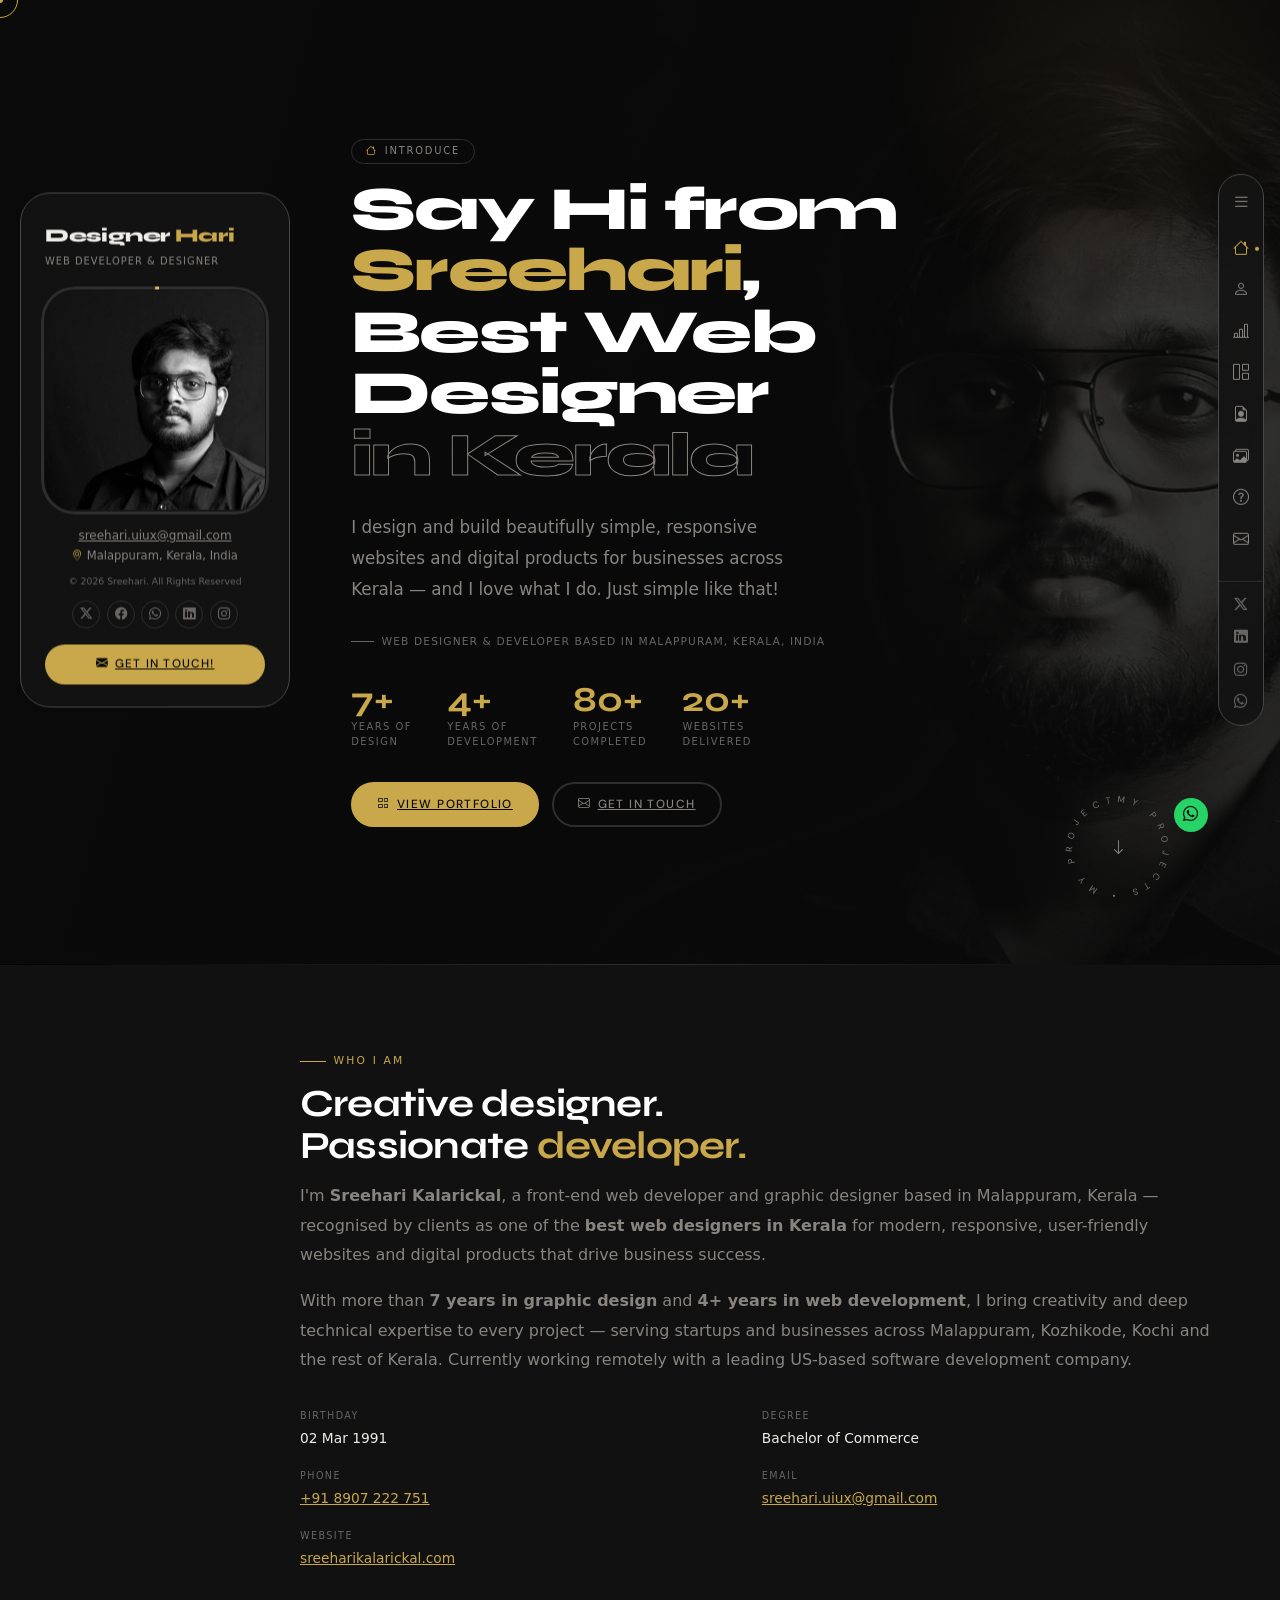
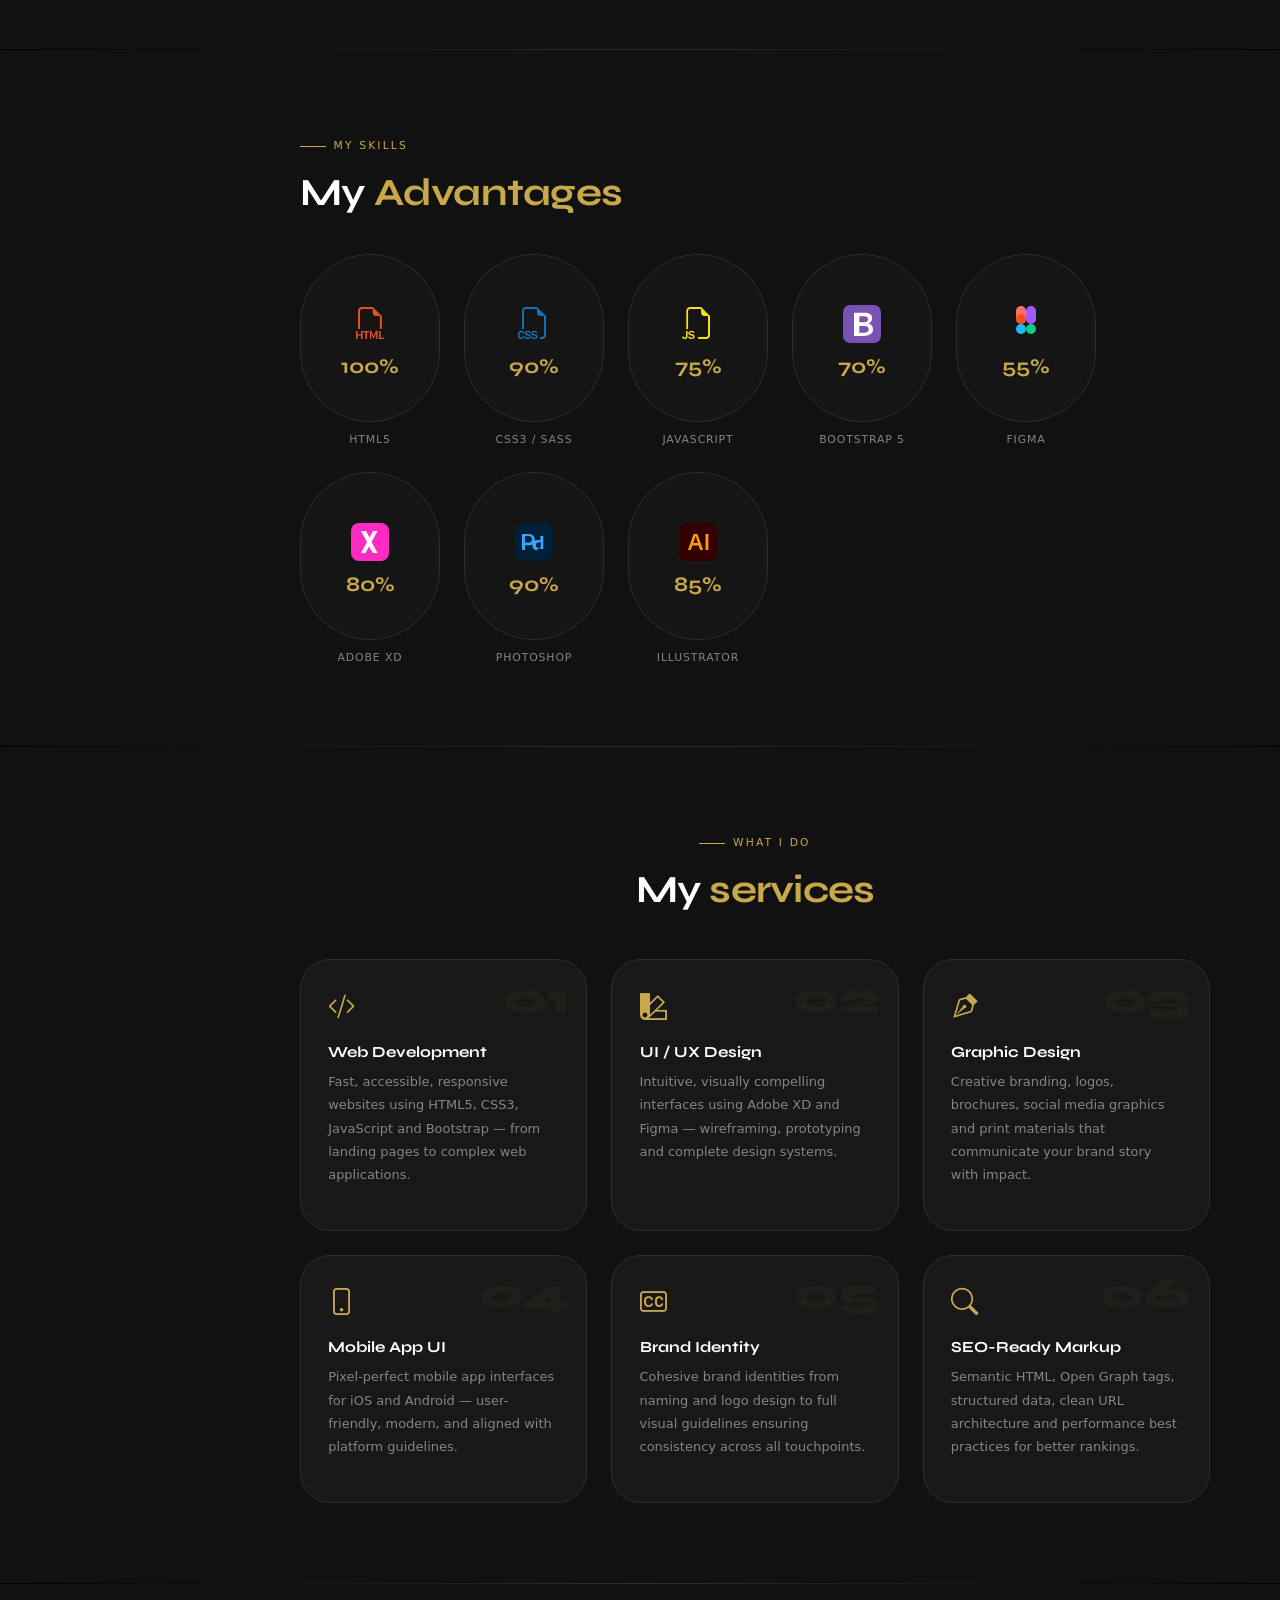
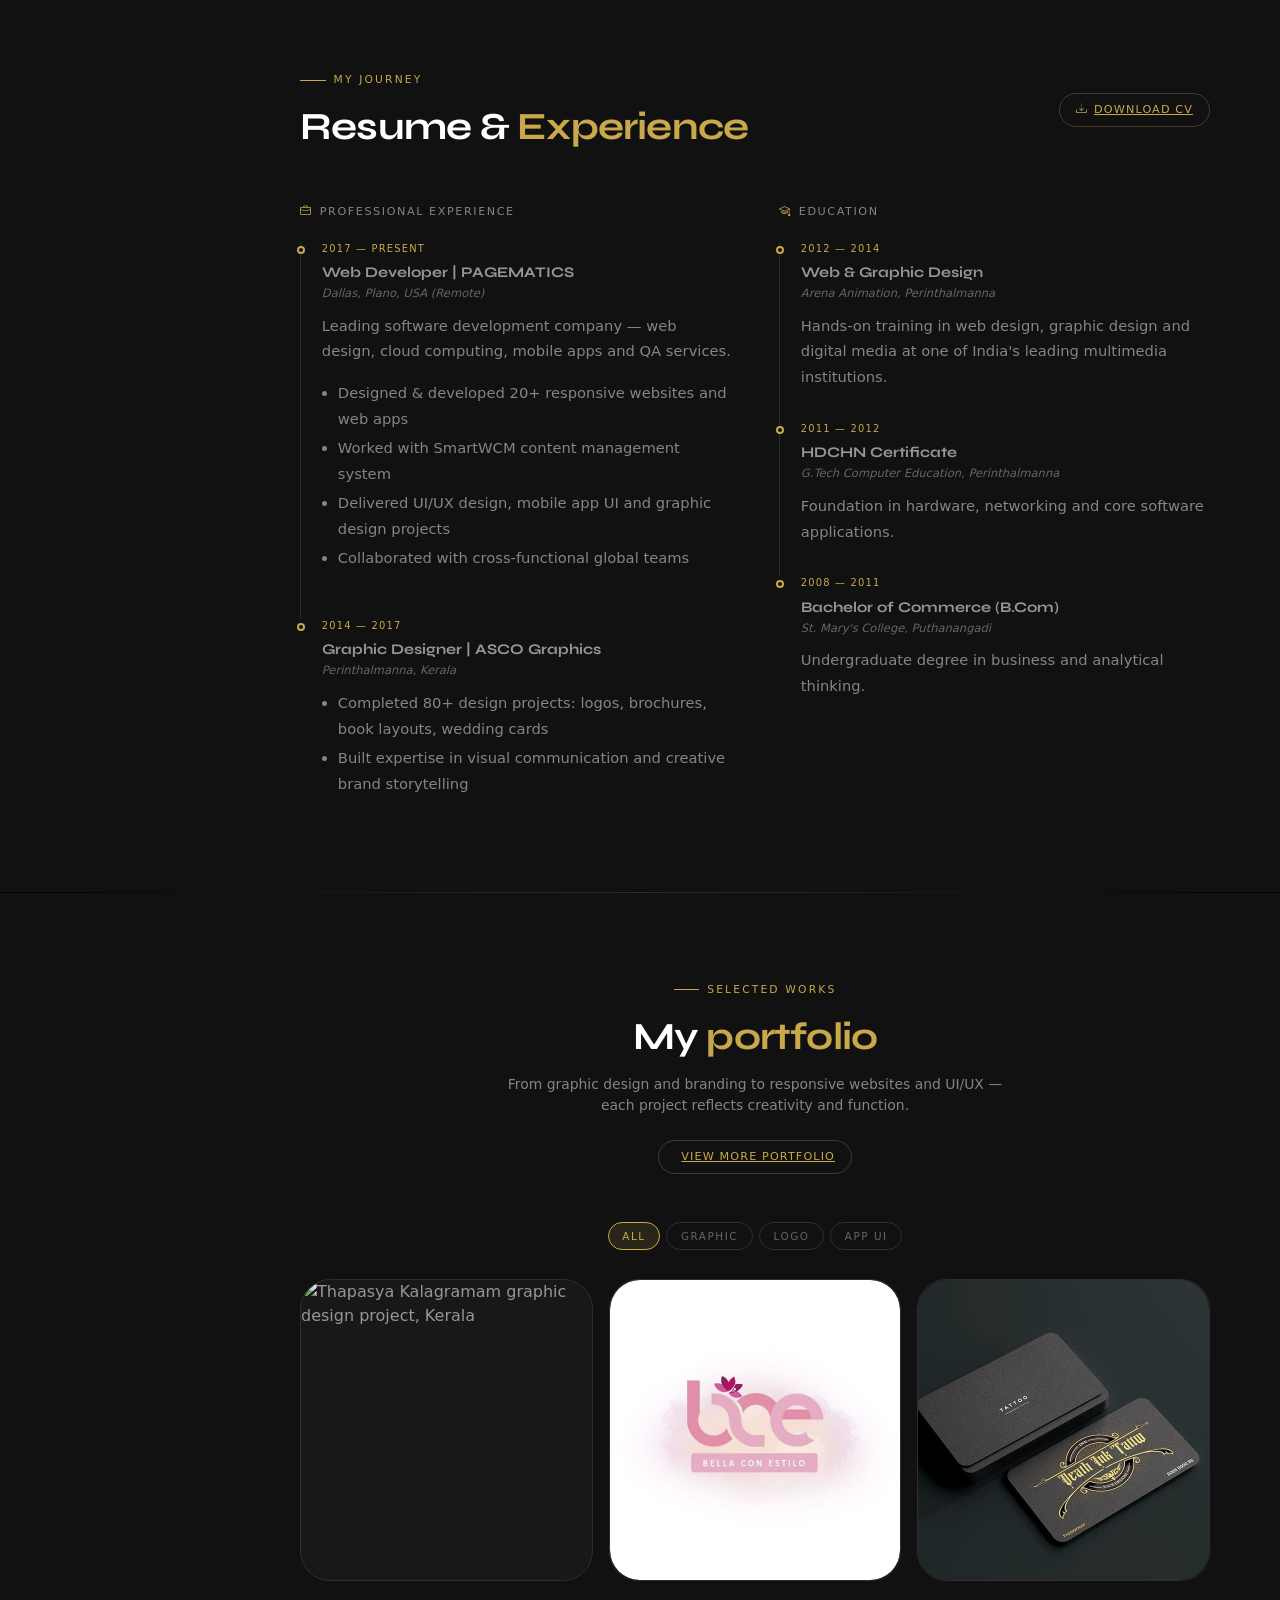
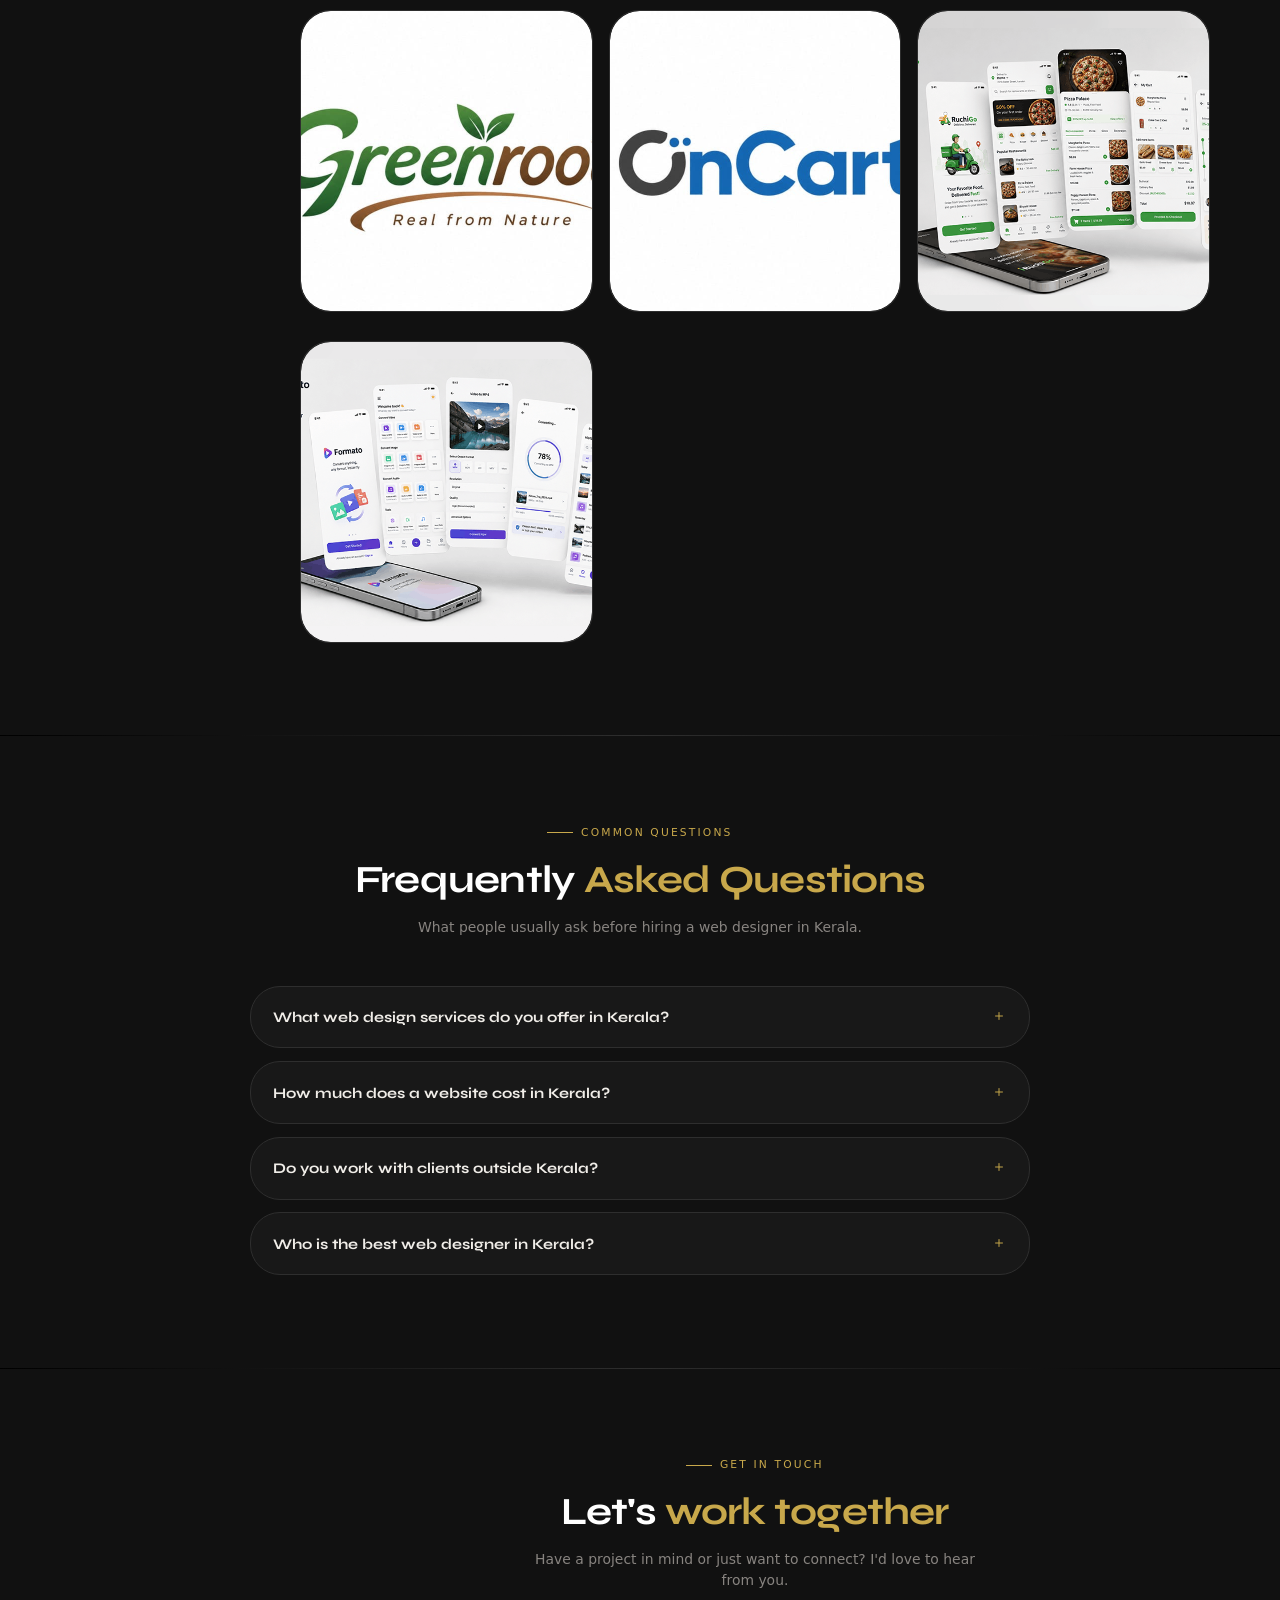
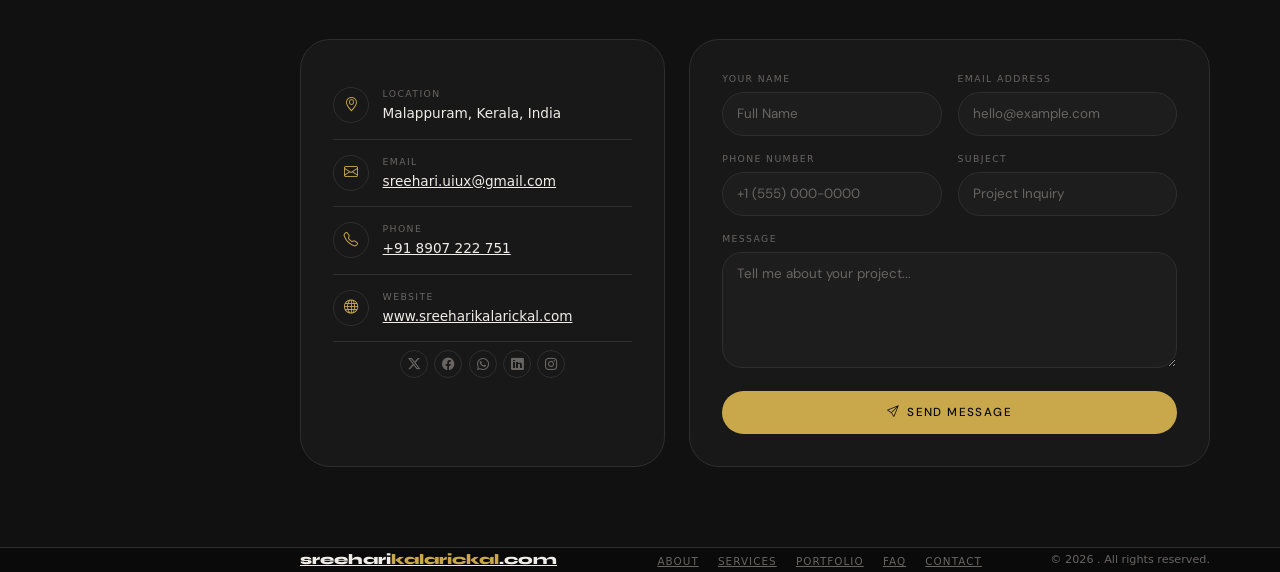
==== commit 288be59b: "Portfolio" ====
--- a/index.html
+++ b/index.html
@@ -315,7 +315,7 @@
           <span class="slabel">My Journey</span>
           <h2 id="rh" class="stitle mt-1">Resume &amp; <span class="gold">Experience</span></h2>
         </div>
-        <a href="https://drive.google.com/uc?export=download&id=1U4AOvKrPLC54d9i6BdpxHr8APbuf19gq" class="btn-dl" target="_blank" rel="noopener">
+        <a href="https://drive.google.com/uc?export=download&id=18S-yzSZkRJKSQlzfCcxj9AM03YgWgJhR" class="btn-dl" target="_blank" rel="noopener">
           <i class="bi bi-download"></i> Download CV
         </a>
       </div>
@@ -343,8 +343,8 @@
         <p style="color:var(--t2);font-size:.87rem;max-width:500px;margin:1rem auto 0">From graphic design and branding to responsive websites and UI/UX — each project reflects creativity and function.</p>
       </div>
       <div class="text-center mb-5 rv">
-        <a href="https://drive.google.com/uc?export=download&id=1aOpRAtQDtX_y9x5liaNzwu-GCleXFd4-" class="btn-dl" target="_blank" rel="noopener">
-          <i class="bi bi-download"></i> Download Portfolio
+        <a href="portfolio.html" class="btn-dl" rel="noopener">
+          <i class="bi bi-right"></i> View More Portfolio
         </a>
       </div>
       <div class="fbts justify-content-center rv">
@@ -358,7 +358,6 @@
         <div class="col-sm-6 col-lg-4 pc rv" data-c="logo"    style="transition-delay:.12s"><div class="pi"><img src="assets/img/portfolio/sreehari-kalarickal-logo-bce-bella-con-estilo.jpg" alt="Bella Con Estilo fashion brand logo design" loading="lazy" width="400" height="300"/><div class="pov"><div><div class="ptag">Logo Design</div><div class="pname">Bella Con Estilo</div></div></div></div></div>
         <div class="col-sm-6 col-lg-4 pc rv" data-c="graphic"    style="transition-delay:.16s"><div class="pi"><img src="assets/img/portfolio/sreehari-kalarickal-logo-death-ink-tatoo.jpg"    alt="Death Ink Tattoo studio logo and branding design" loading="lazy" width="400" height="300"/><div class="pov"><div><div class="ptag">Logo + Branding</div><div class="pname">Death Ink Tattoo</div></div></div></div></div>
         <div class="col-sm-6 col-lg-4 pc rv" data-c="logo"    style="transition-delay:.20s"><div class="pi"><img src="assets/img/portfolio/sreehari-kalarickal-logo-greenroot.jpg"           alt="Green Root sustainable brand logo design" loading="lazy" width="400" height="300"/><div class="pov"><div><div class="ptag">Logo Design</div><div class="pname">Green Root</div></div></div></div></div>
-        <div class="col-sm-6 col-lg-4 pc rv" data-c="app"     style="transition-delay:.24s"><div class="pi"><img src="assets/img/portfolio/sreehari-kalarickal-app-ui-befind.jpg"            alt="Bfind mobile app UI/UX design by Kerala-based designer" loading="lazy" width="400" height="300"/><div class="pov"><div><div class="ptag">Mobile App UI</div><div class="pname">Bfind App</div></div></div></div></div>
         <div class="col-sm-6 col-lg-4 pc rv" data-c="logo"    style="transition-delay:.28s"><div class="pi"><img src="assets/img/portfolio/sreehari-kalarickal-logo-oncart.jpg"              alt="OnCart e-commerce logo design" loading="lazy" width="400" height="300"/><div class="pov"><div><div class="ptag">Logo Design</div><div class="pname">OnCart</div></div></div></div></div>
 		<div class="col-sm-6 col-lg-4 pc rv" data-c="app"     style="transition-delay:.24s"><div class="pi"><img src="assets/img/portfolio/sreehari-kalarickal-app-food-delivery-01.png"            alt="RuchiGo mobile app UI/UX design by Kerala-based designer" loading="lazy" width="400" height="300"/><div class="pov"><div><div class="ptag">Mobile App UI</div><div class="pname">RuchiGo</div></div></div></div></div>
 		<div class="col-sm-6 col-lg-4 pc rv" data-c="app"     style="transition-delay:.24s"><div class="pi"><img src="assets/img/portfolio/sreehari-kalarickal-app-food-delivery-02.png"            alt="Bfind mobile app UI/UX design by Kerala-based designer" loading="lazy" width="400" height="300"/><div class="pov"><div><div class="ptag">Mobile App UI</div><div class="pname">Formato App</div></div></div></div></div>
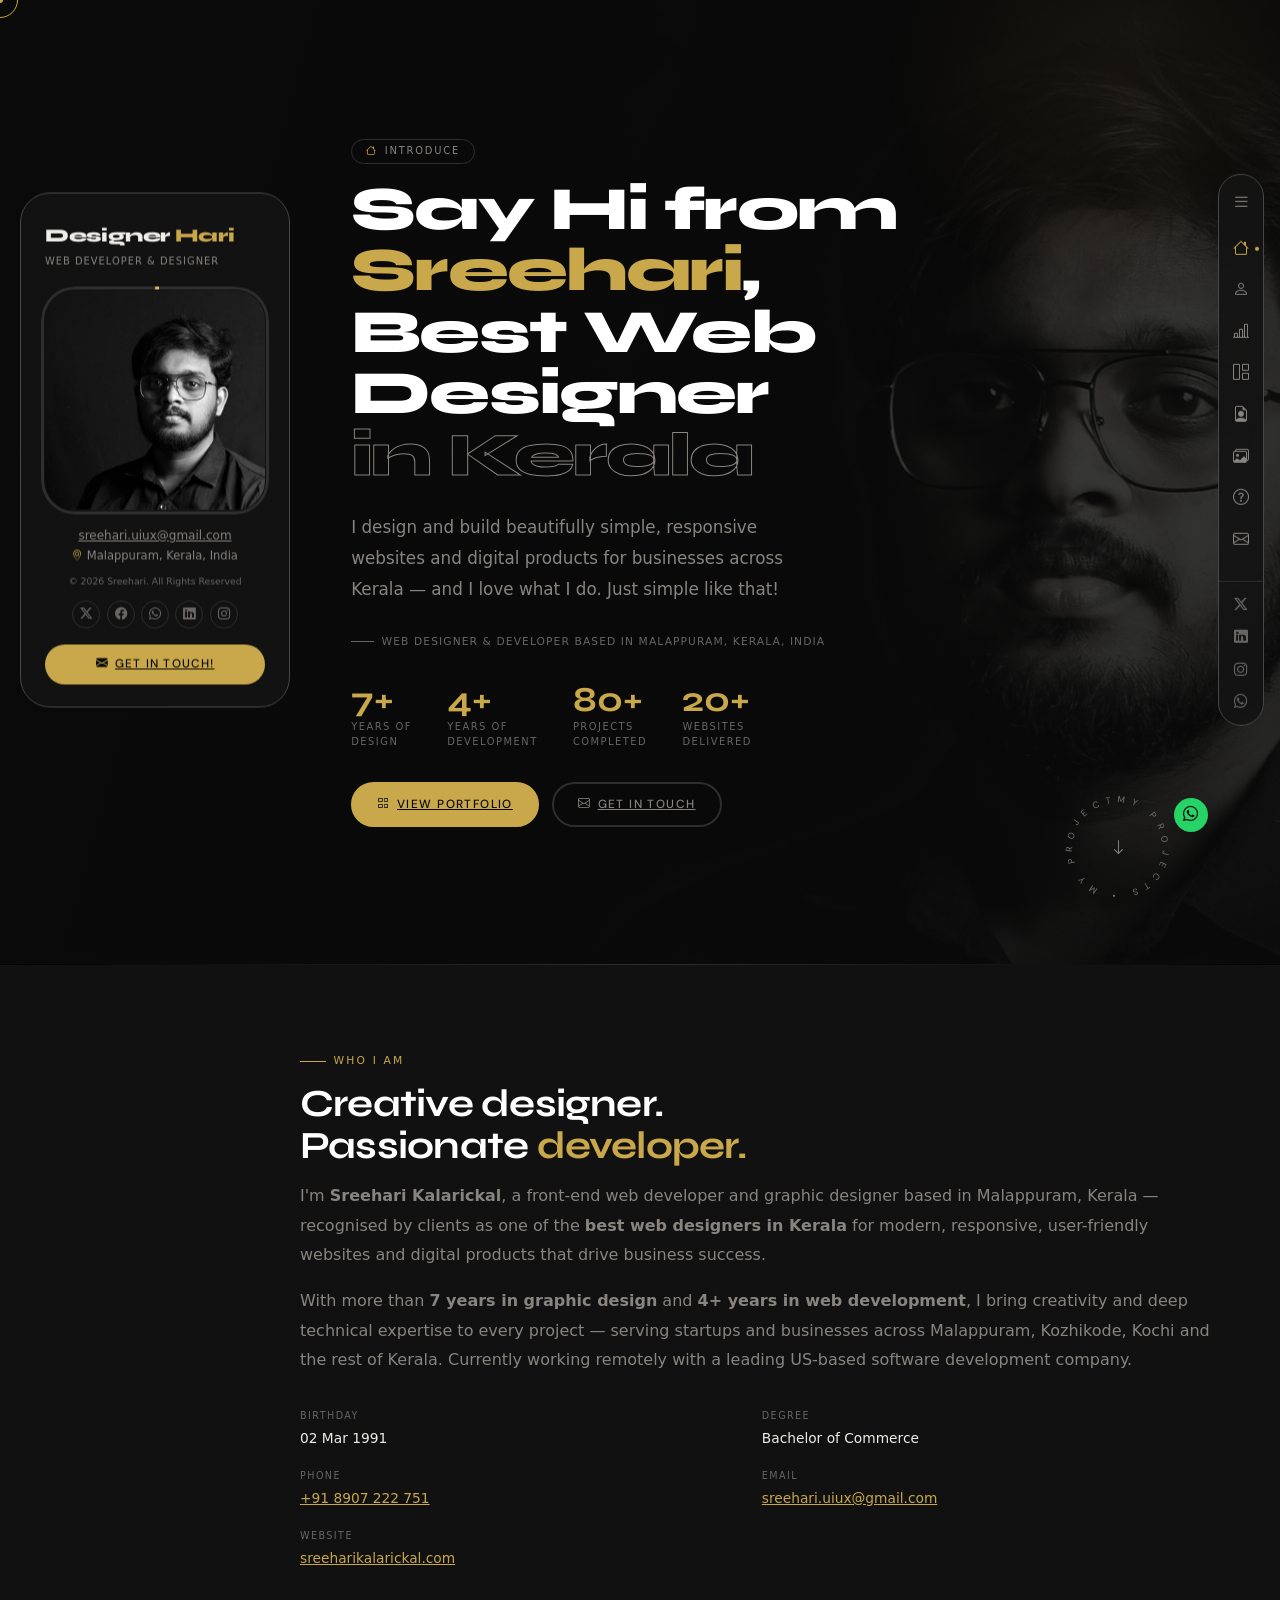
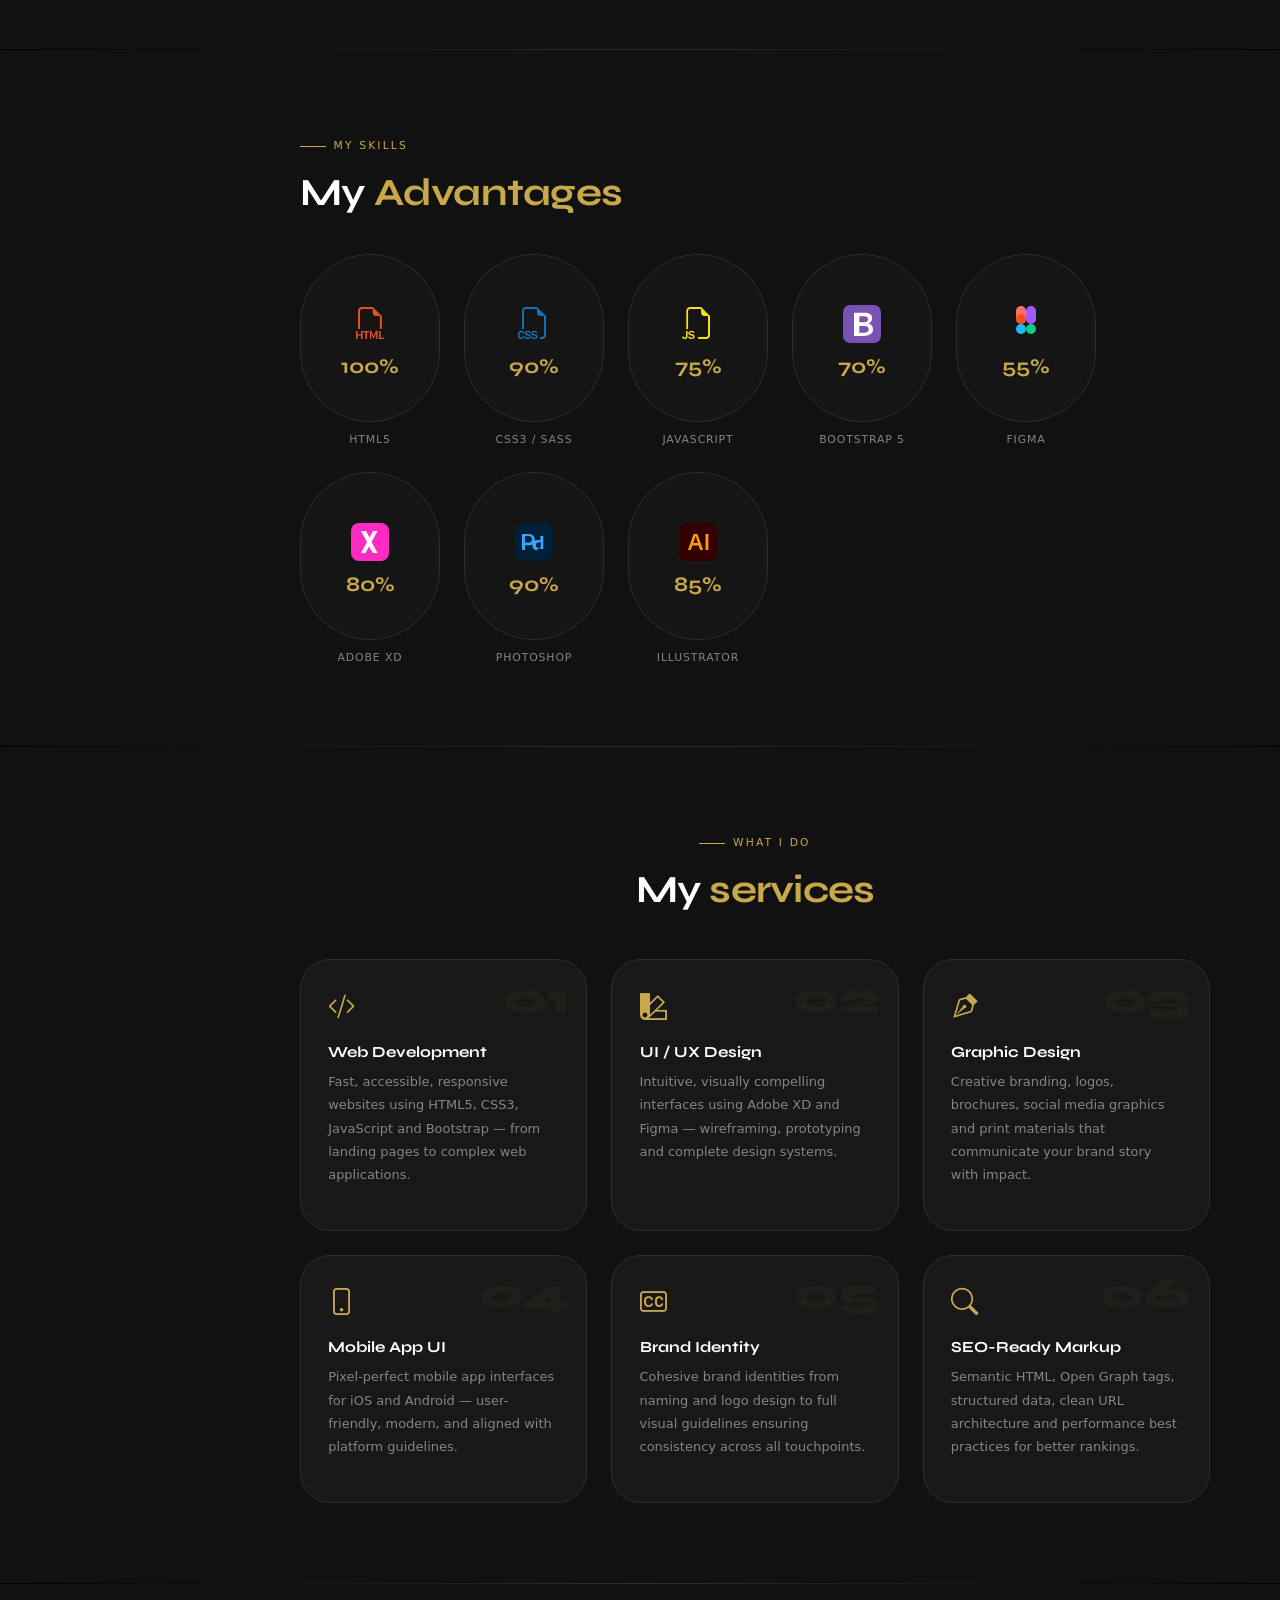
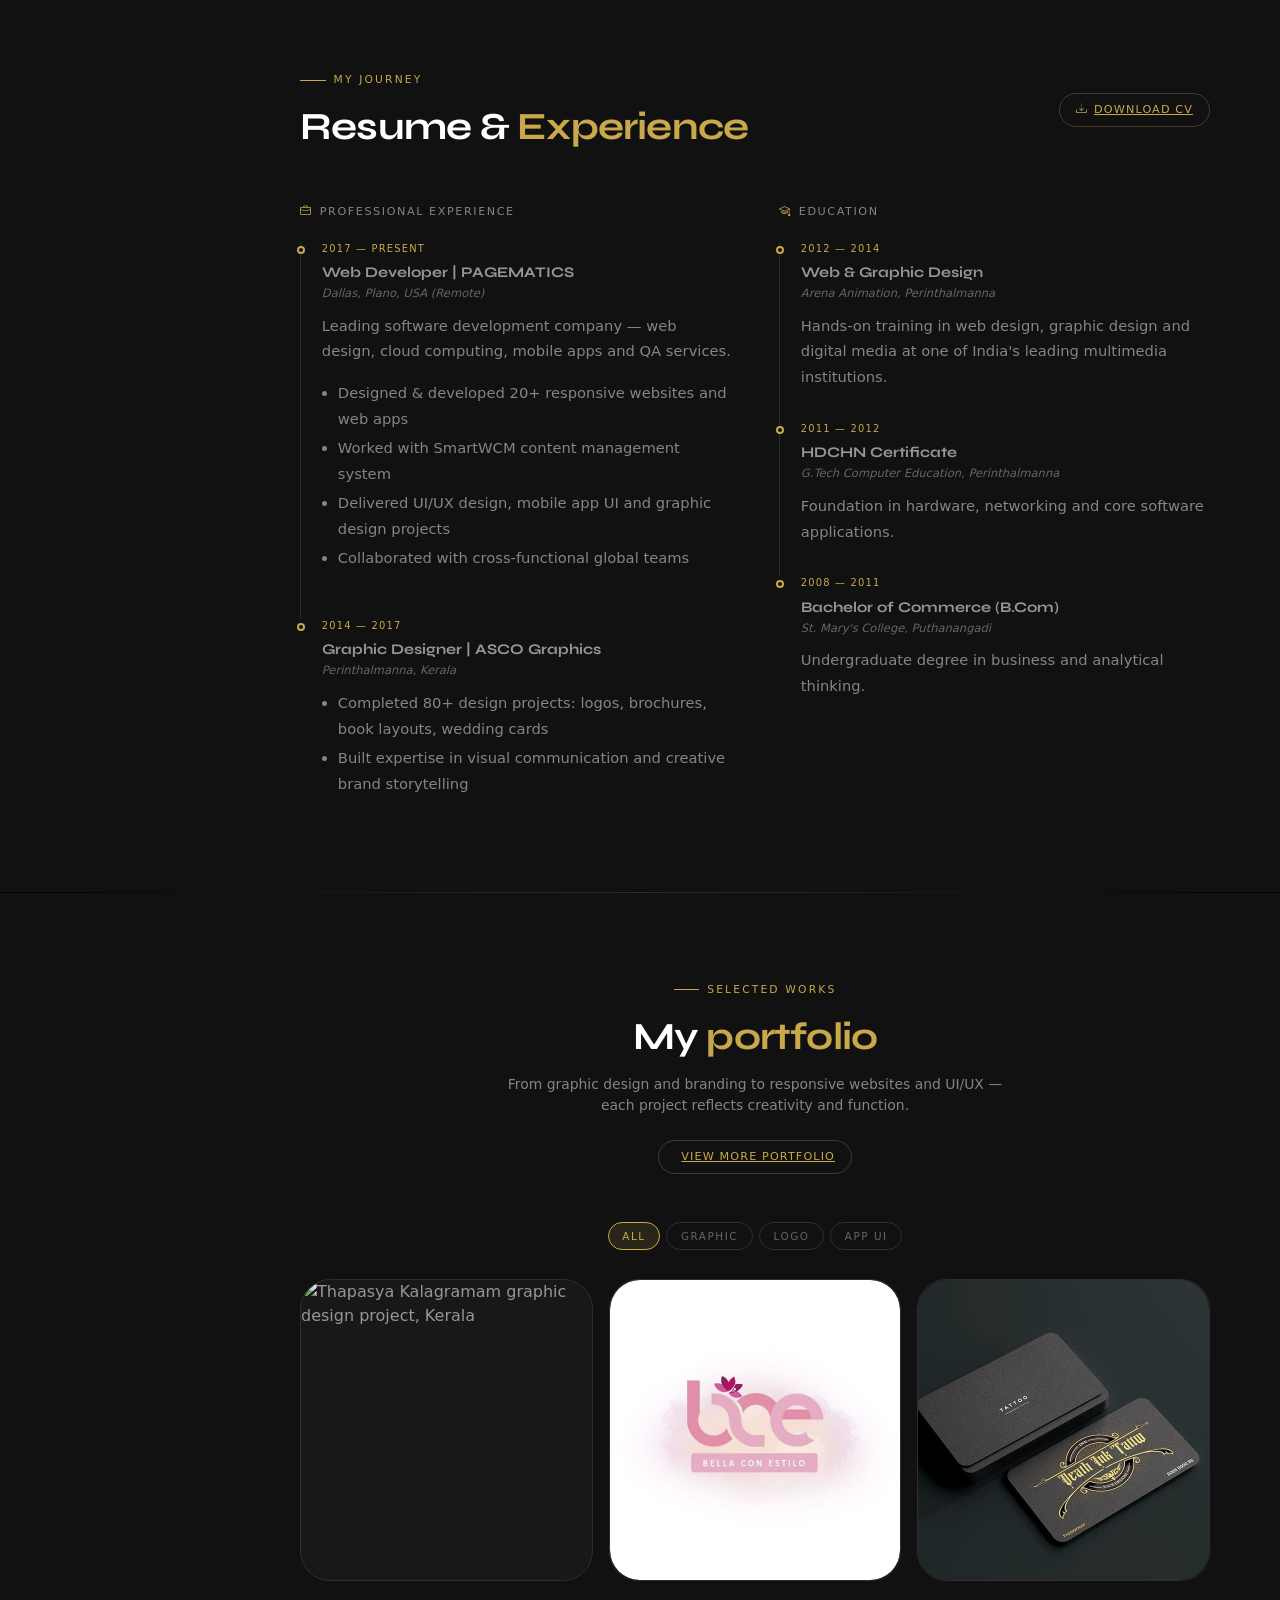
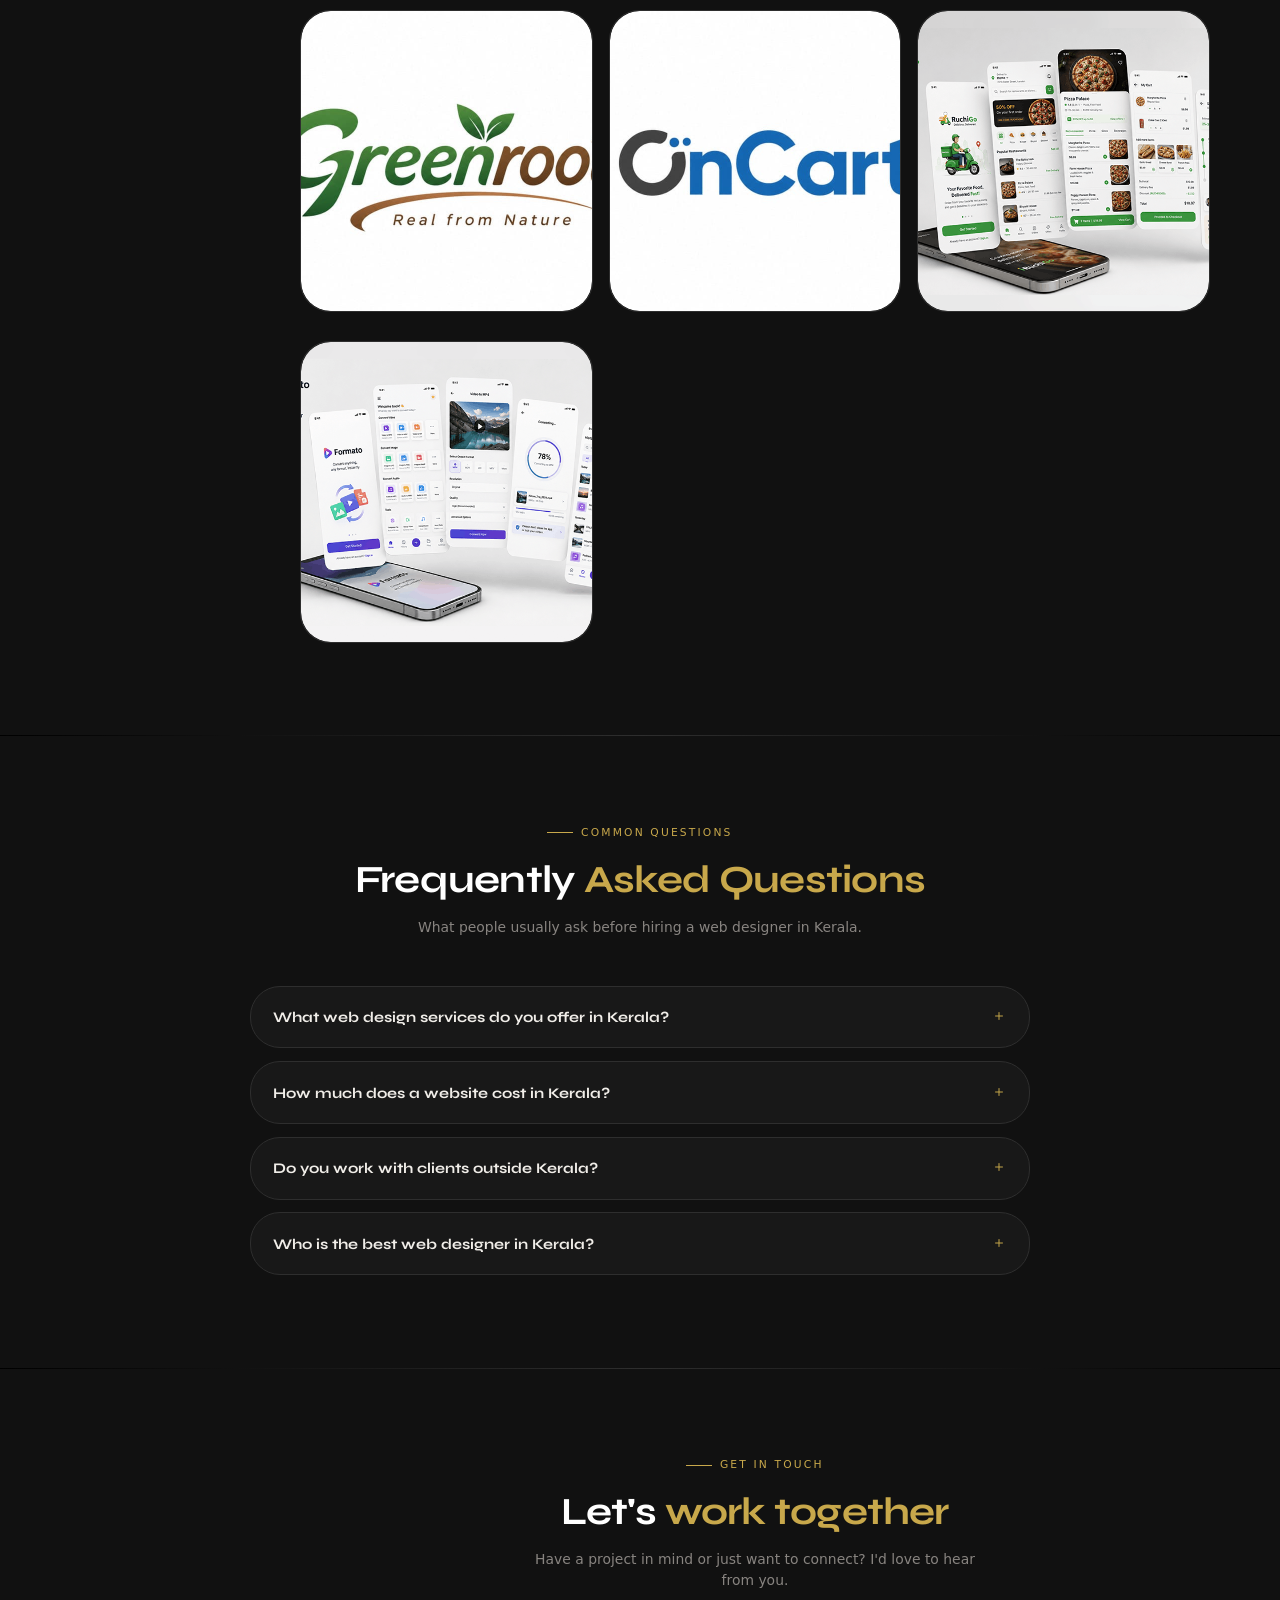
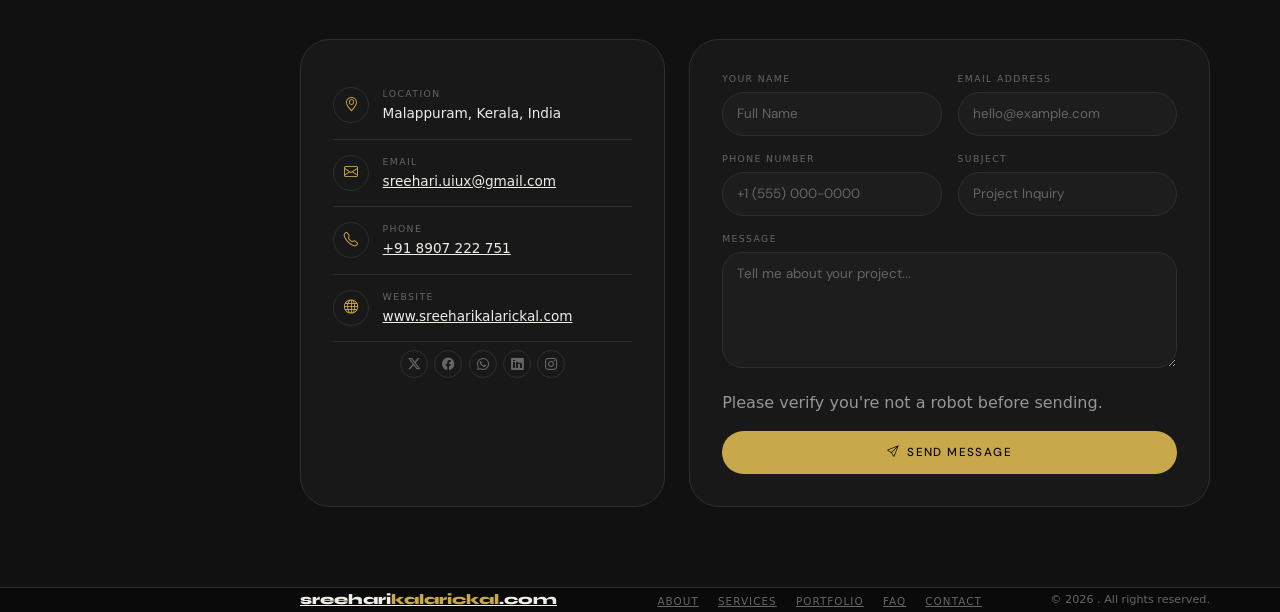
==== commit 0bacb7f4: "Captcha" ====
--- a/index.html
+++ b/index.html
@@ -461,6 +461,10 @@
 				  <label class="flbl" for="fm">Message</label>
 				  <textarea id="fm" name="entry.97409459" class="finp" placeholder="Tell me about your project..." required></textarea>
 				</div>
+				 <div class="col-12">
+				<div class="g-recaptcha" data-sitekey="6Le-udAtAAAAAEj-_azNZWTwjVo0etHtS1rnx9R8" data-theme="dark"></div>
+				<div id="captchaError" class="captcha-error">Please verify you're not a robot before sending.</div>
+			  </div>
 				<div class="col-12">
 				  <button type="submit" class="fsend">
 					<i class="bi bi-send"></i> Send Message
@@ -517,7 +521,7 @@
 
 <a href="https://wa.me/918907222751" id="wtsp" target="_blank" rel="noopener" aria-label="Chat on WhatsApp"><i class="bi bi-whatsapp"></i></a>
 <a href="#hero" id="btt" aria-label="Back to top"><i class="bi bi-arrow-up"></i></a>
-
+<script src="https://www.google.com/recaptcha/api.js" async defer></script>
 <script src="https://cdn.jsdelivr.net/npm/bootstrap@5.3.3/dist/js/bootstrap.bundle.min.js" defer></script>
 <script src="assets/js/main.min.js" defer></script>
 <script>
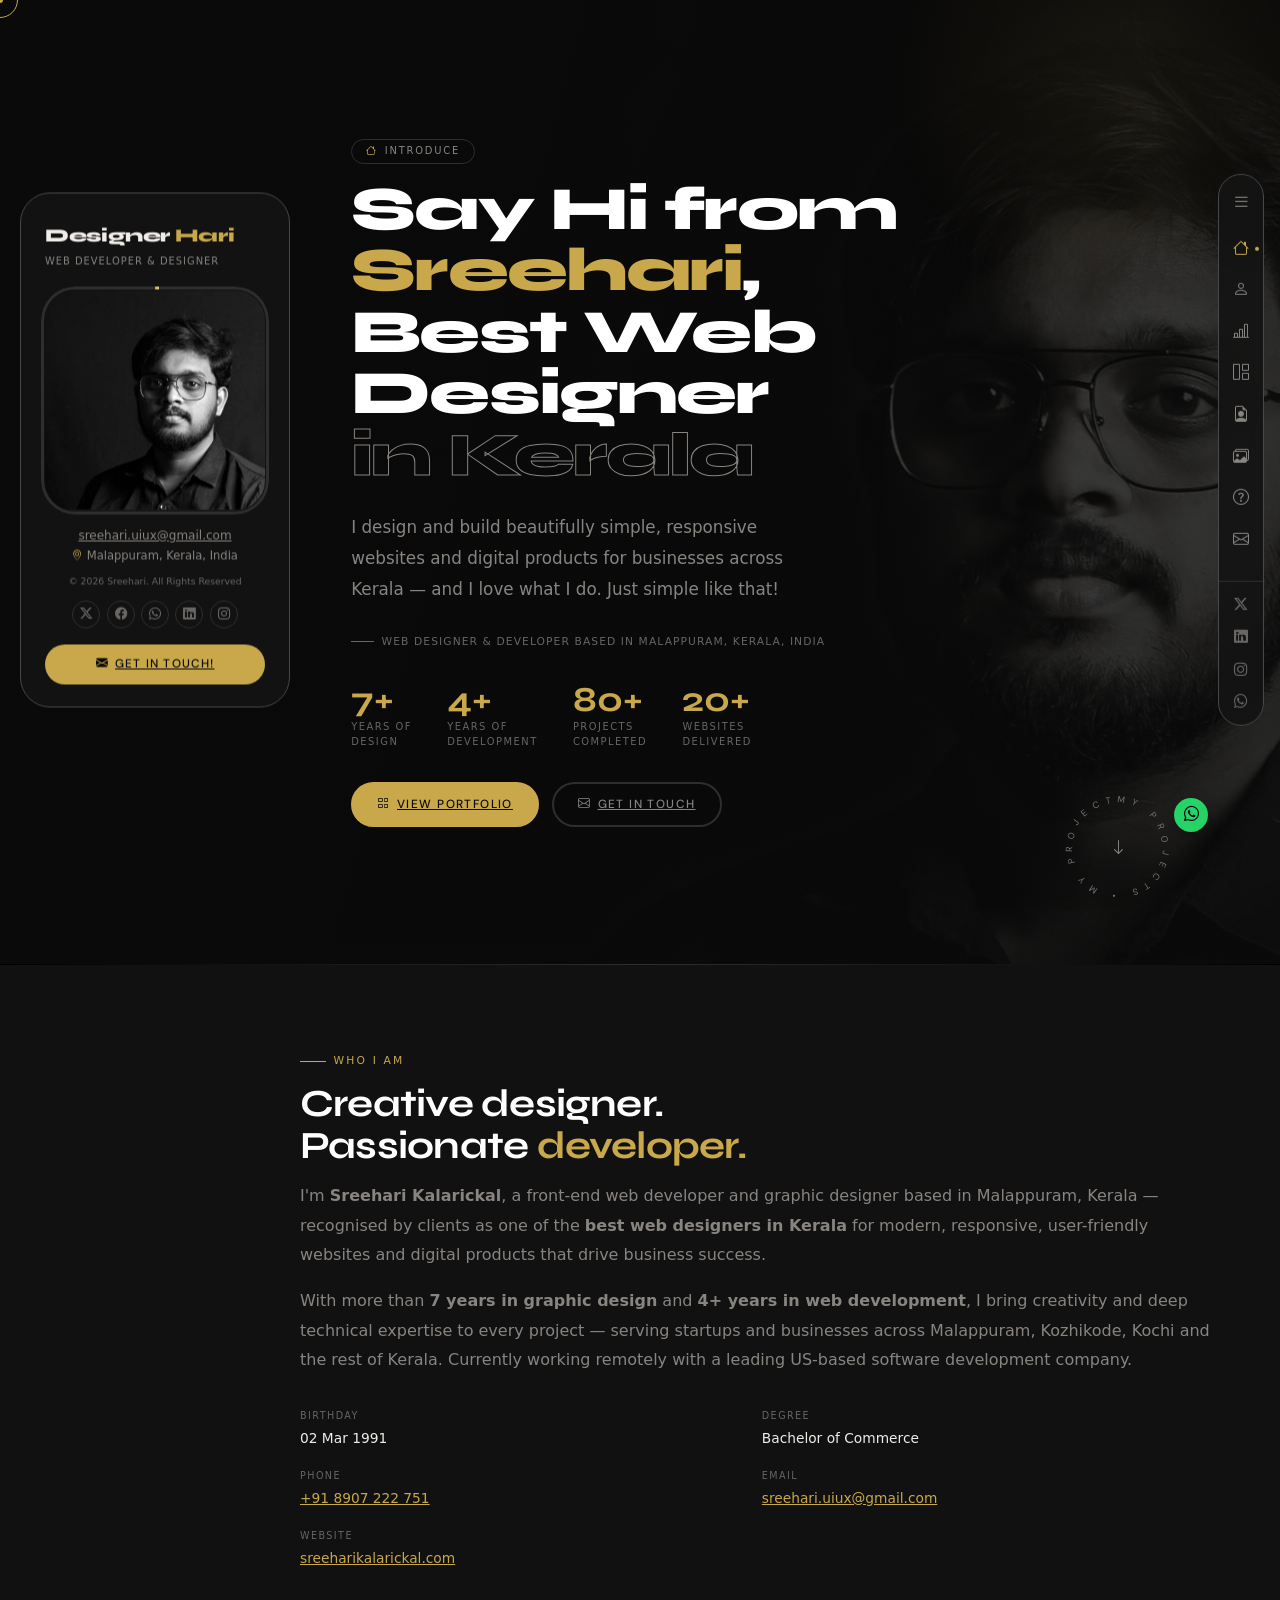
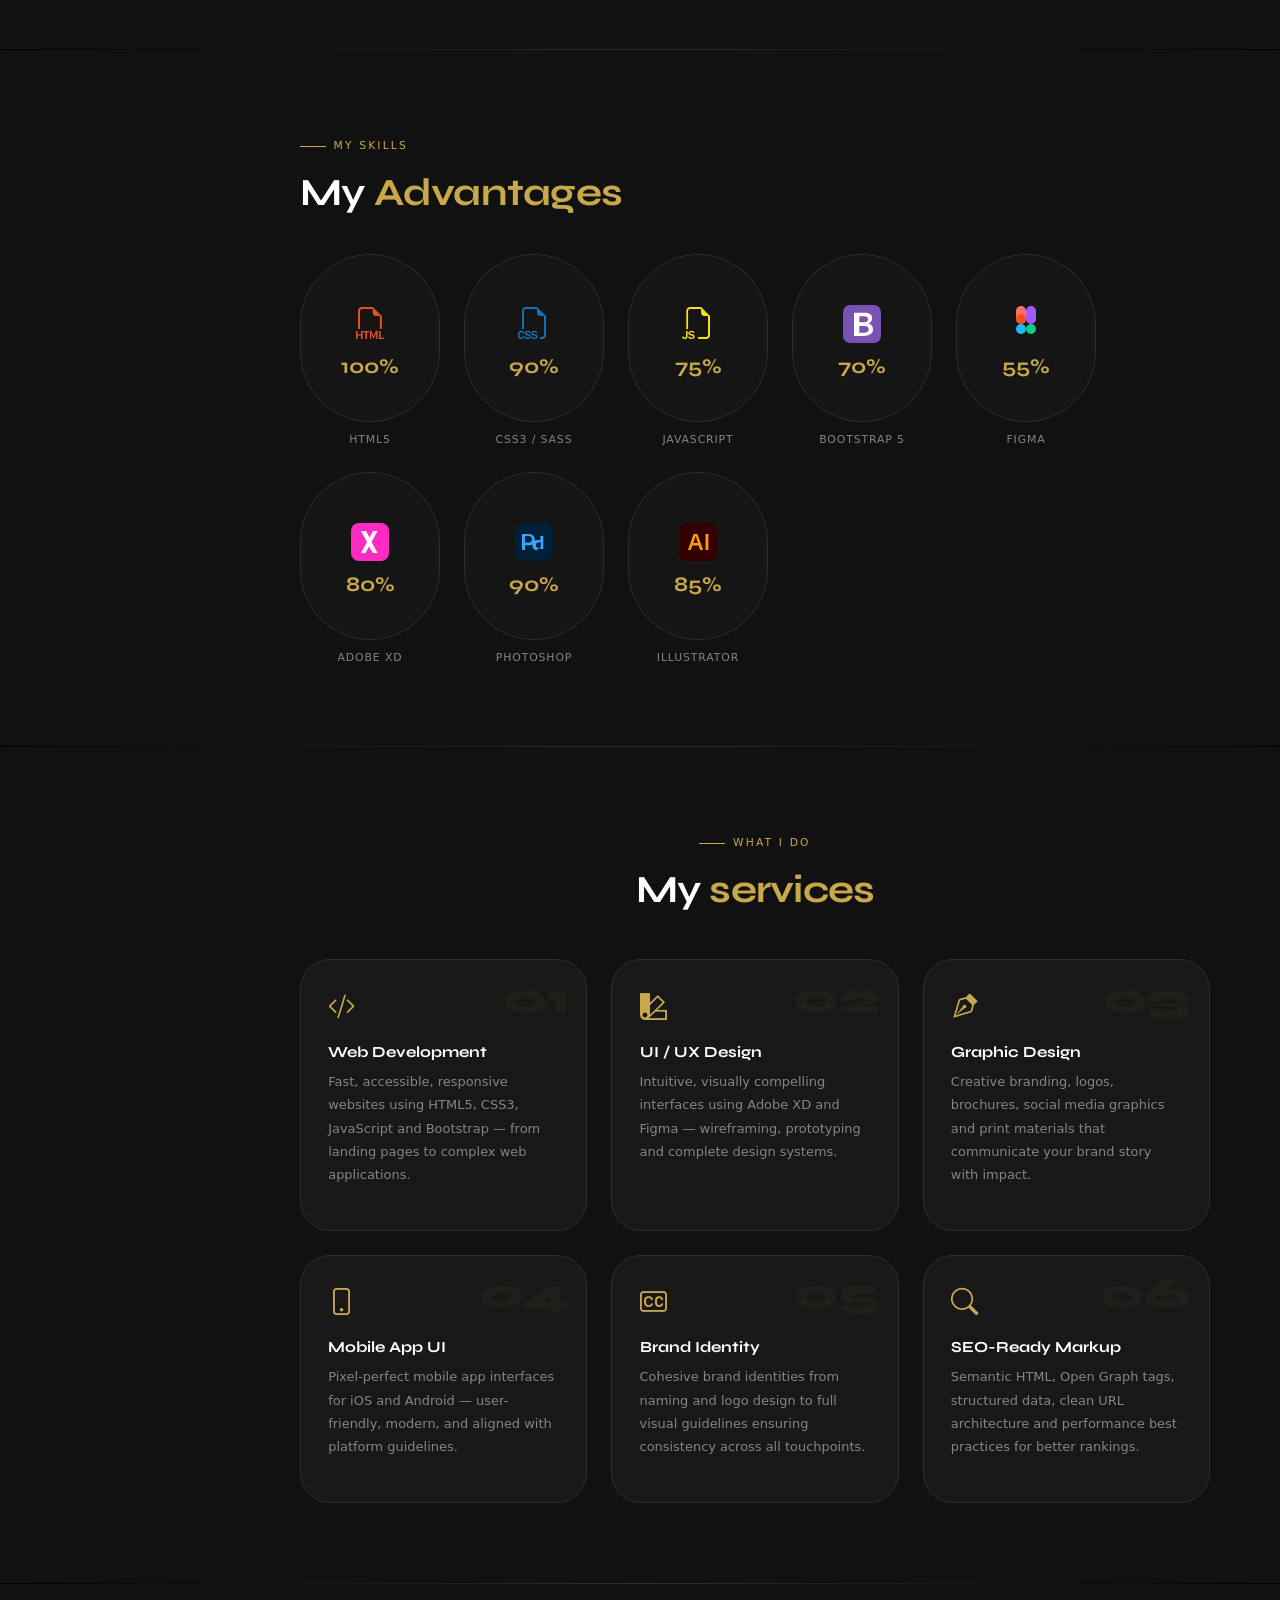
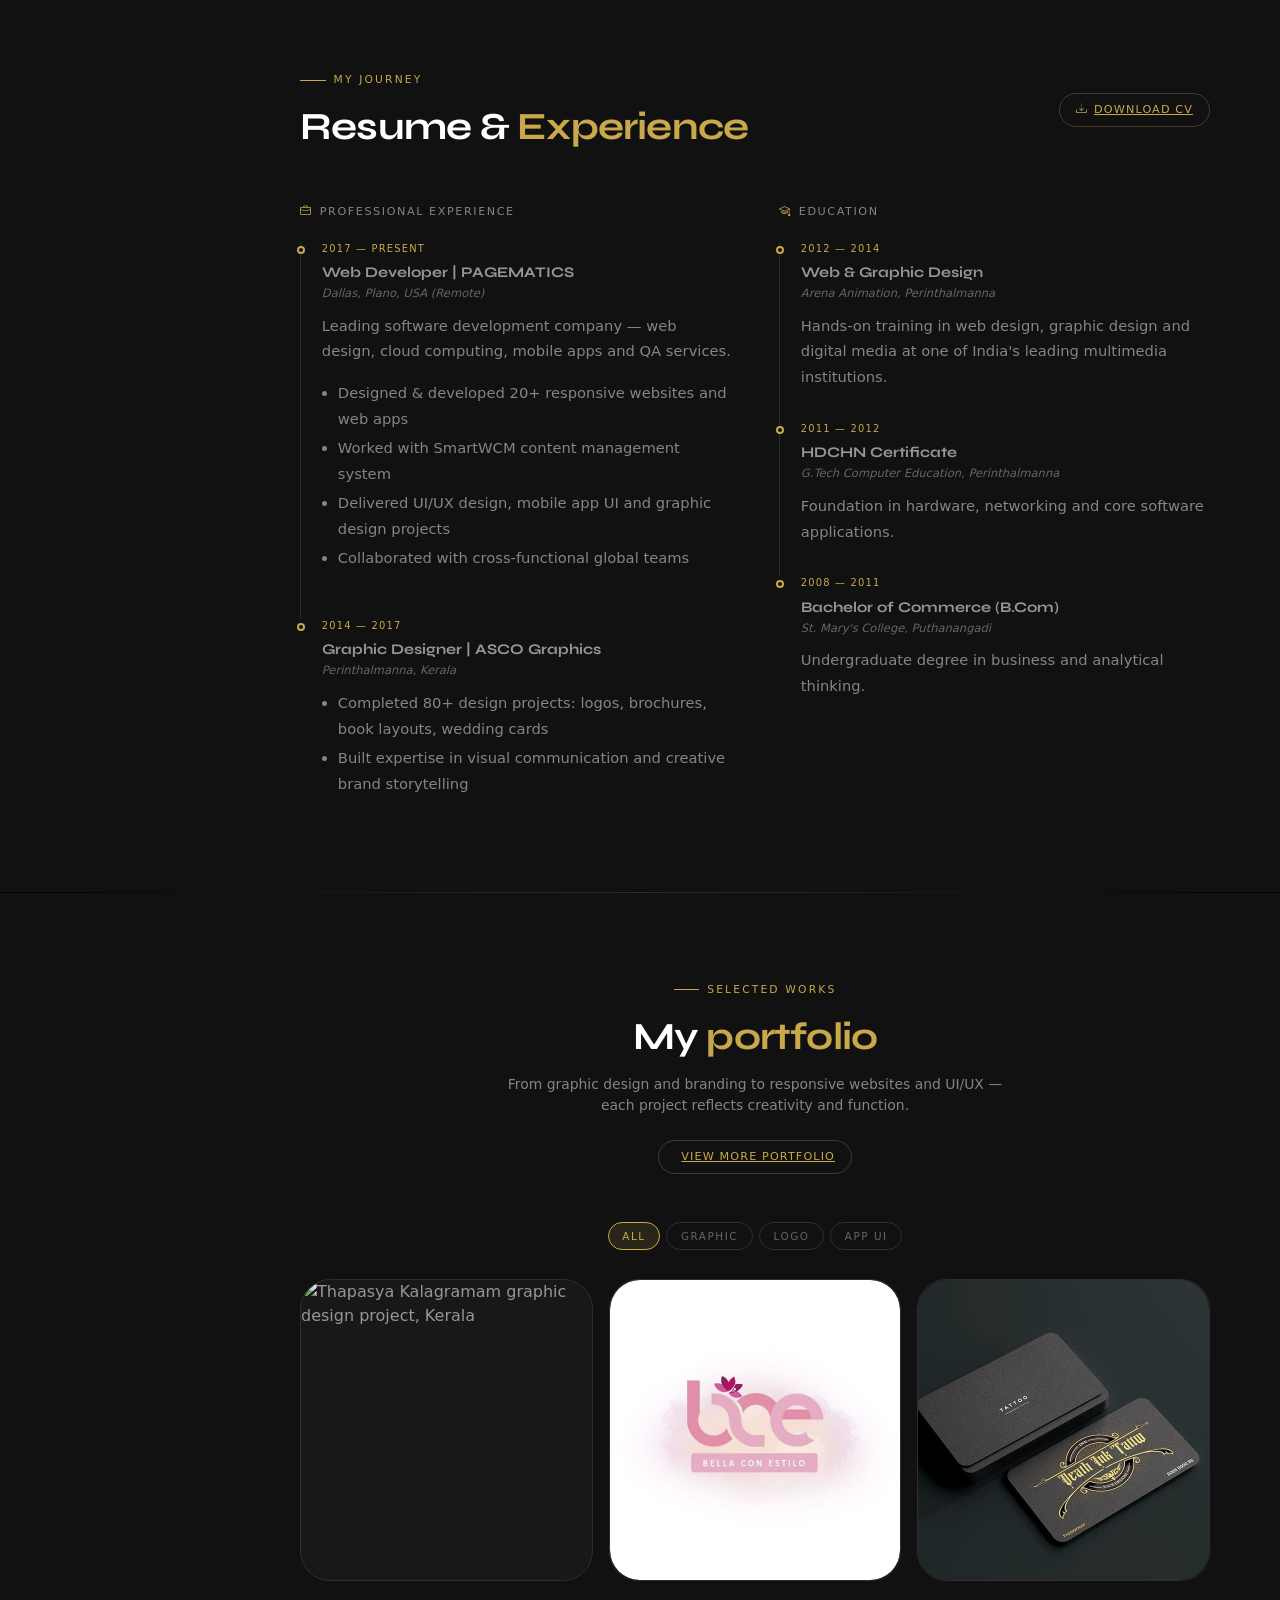
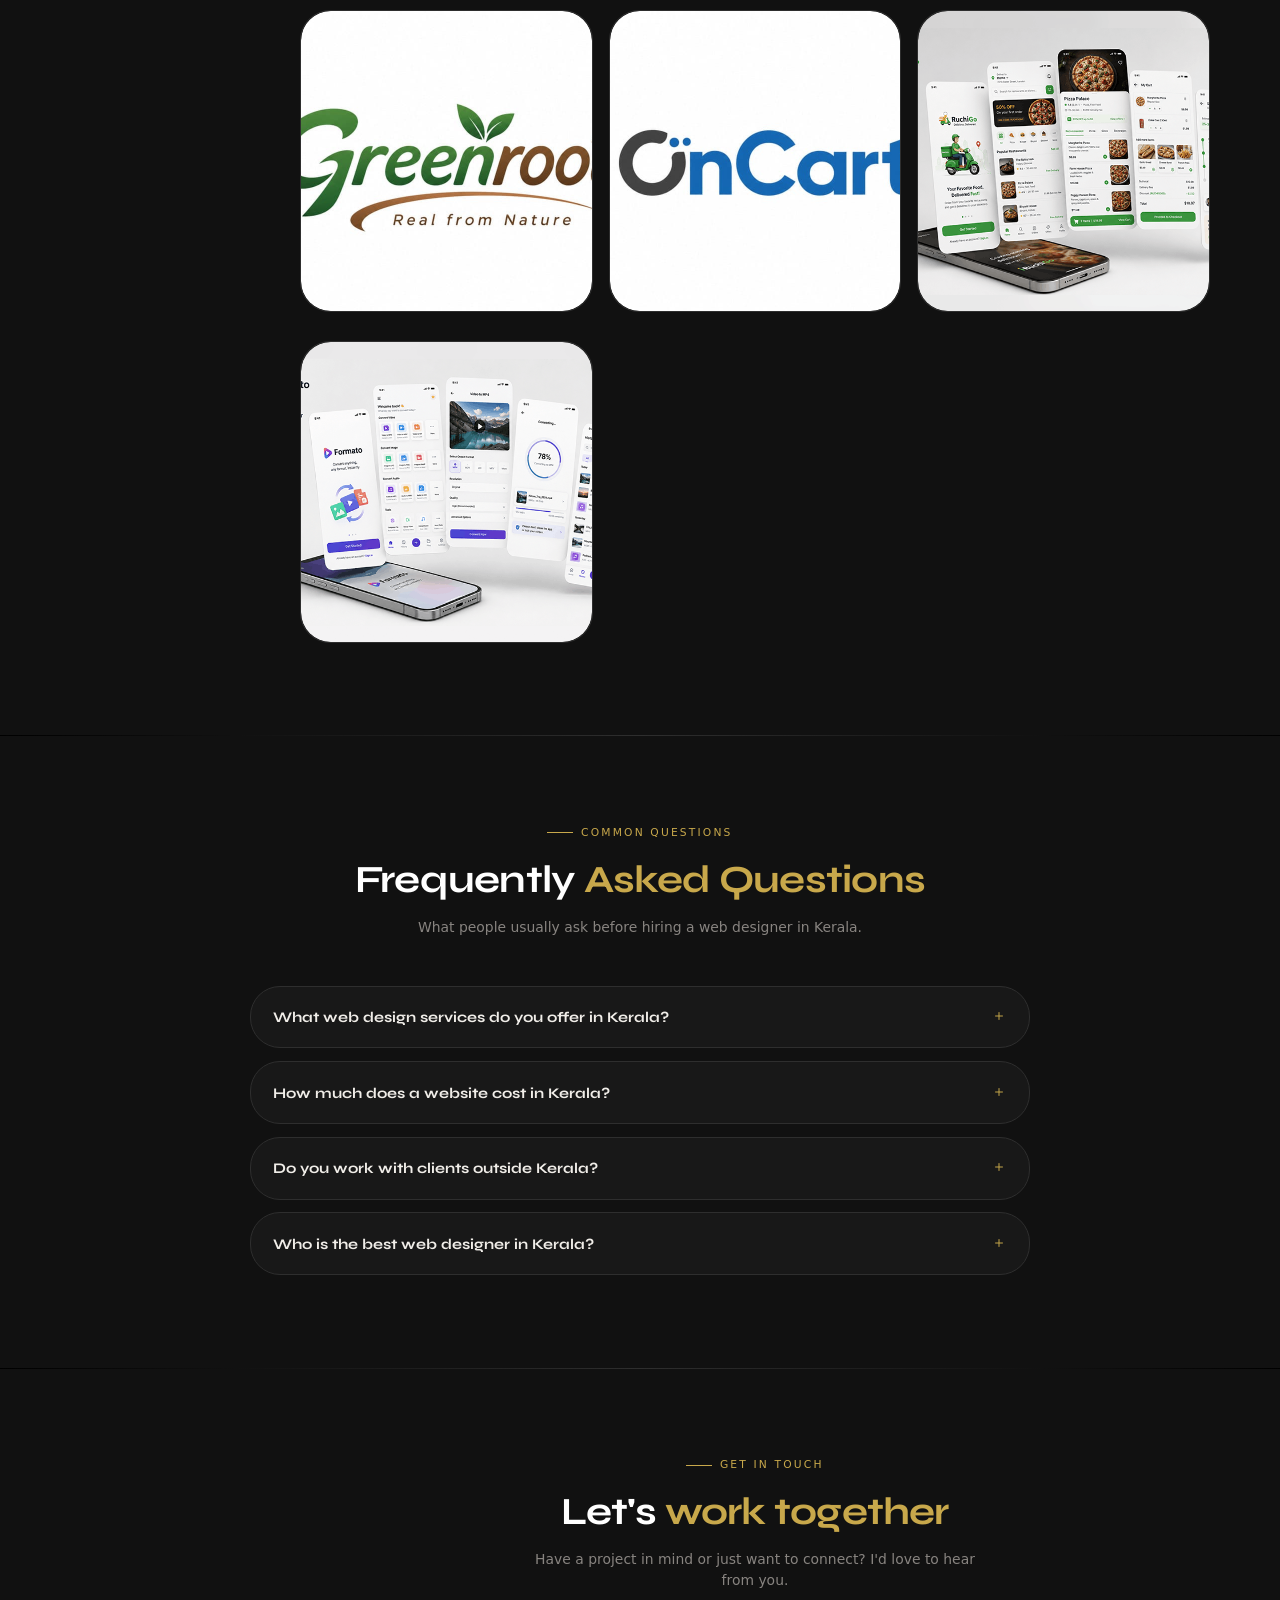
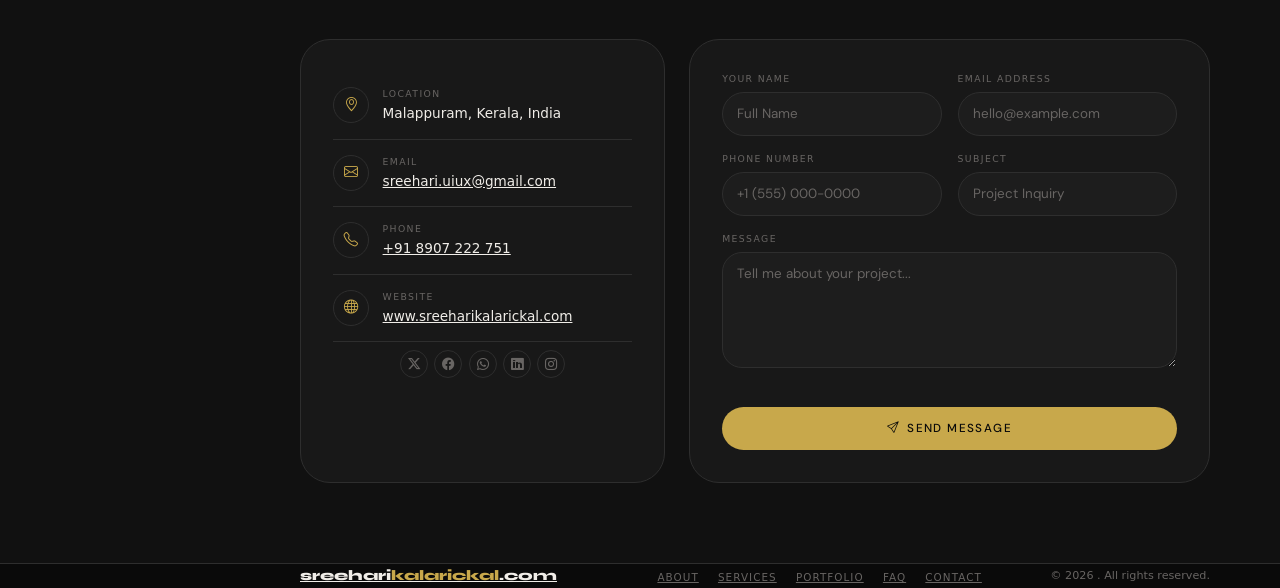
==== commit 300a6d1c: "captcha update" ====
--- a/index.html
+++ b/index.html
@@ -462,8 +462,8 @@
 				  <textarea id="fm" name="entry.97409459" class="finp" placeholder="Tell me about your project..." required></textarea>
 				</div>
 				 <div class="col-12">
-				<div class="g-recaptcha" data-sitekey="6Le-udAtAAAAAEj-_azNZWTwjVo0etHtS1rnx9R8" data-theme="dark"></div>
-				<div id="captchaError" class="captcha-error">Please verify you're not a robot before sending.</div>
+				<div class="g-recaptcha" data-sitekey="6Ld_Kt0tAAAAABi_MO_0rcpACAwm6Cz1-IH-B-Mj" data-theme="dark"></div>
+				<div id="captchaError" class="captcha-error" style="display:none">Please verify you're not a robot before sending.</div>
 			  </div>
 				<div class="col-12">
 				  <button type="submit" class="fsend">
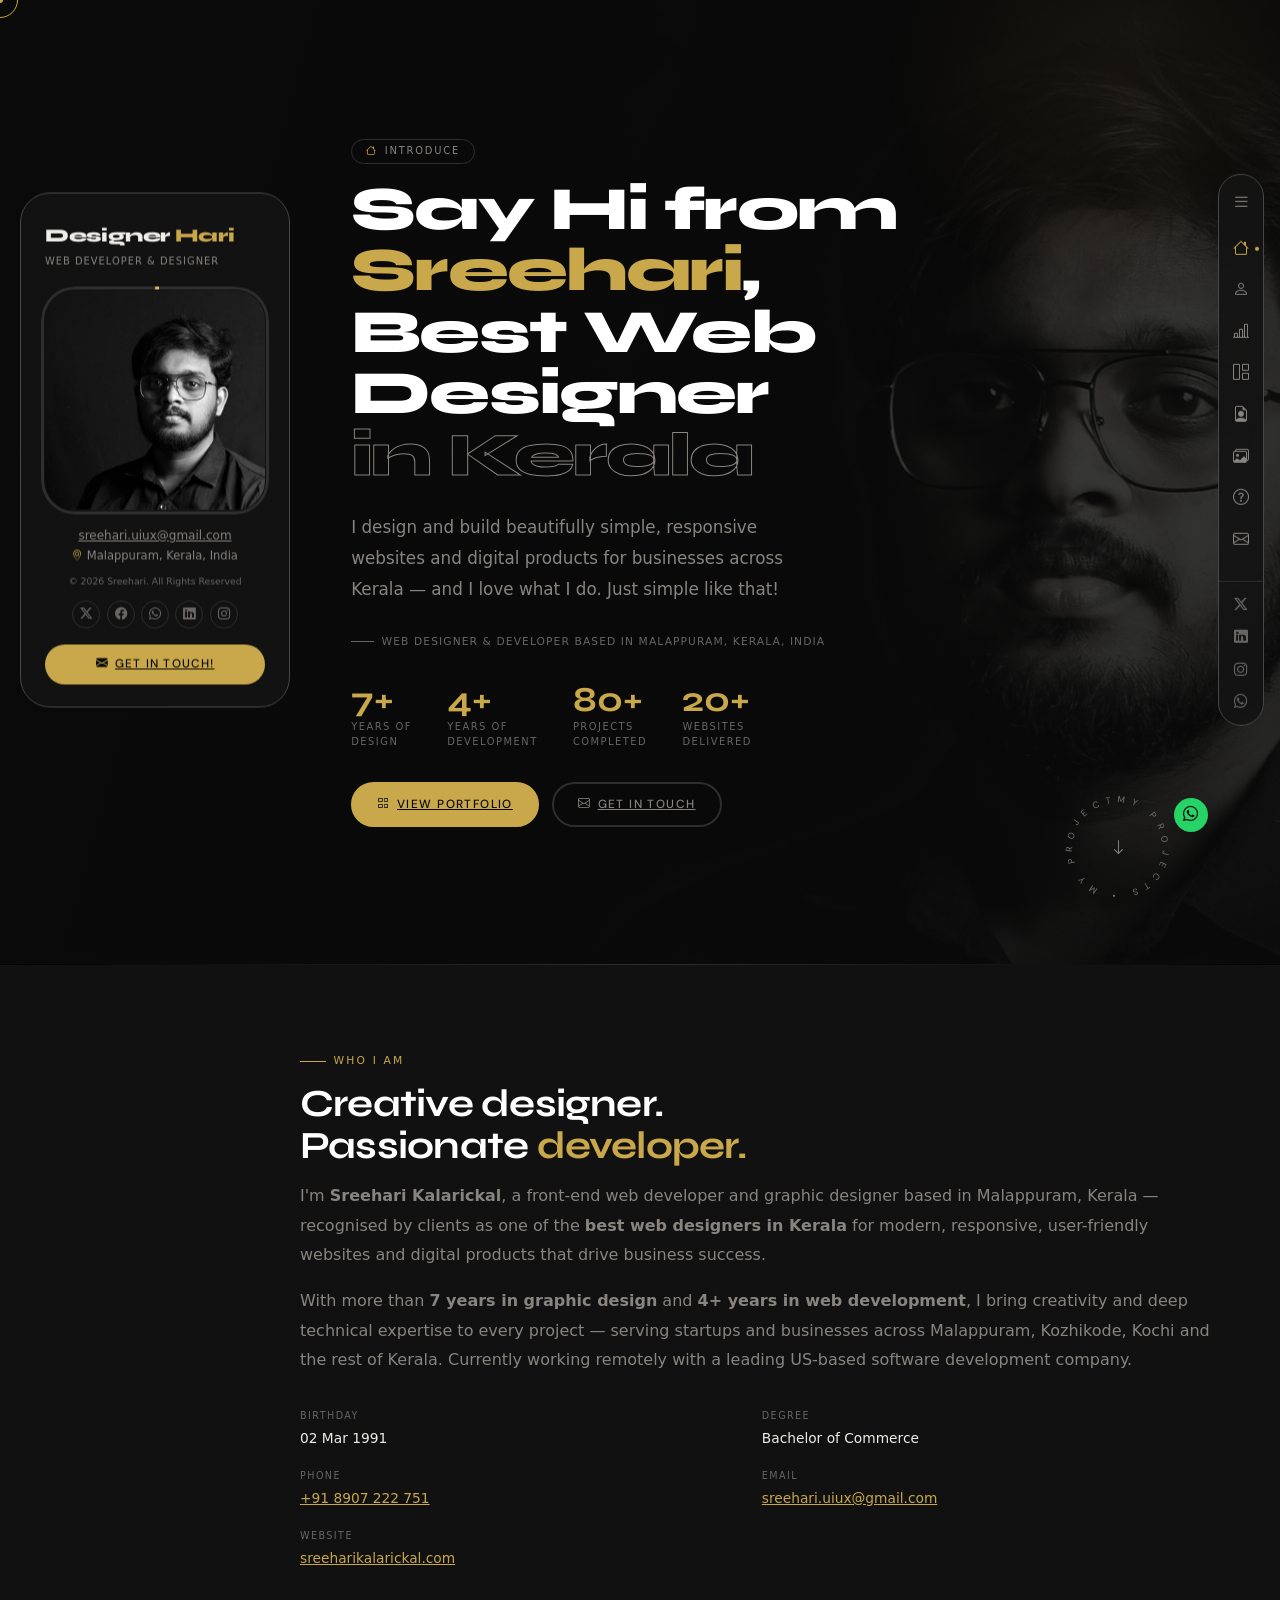
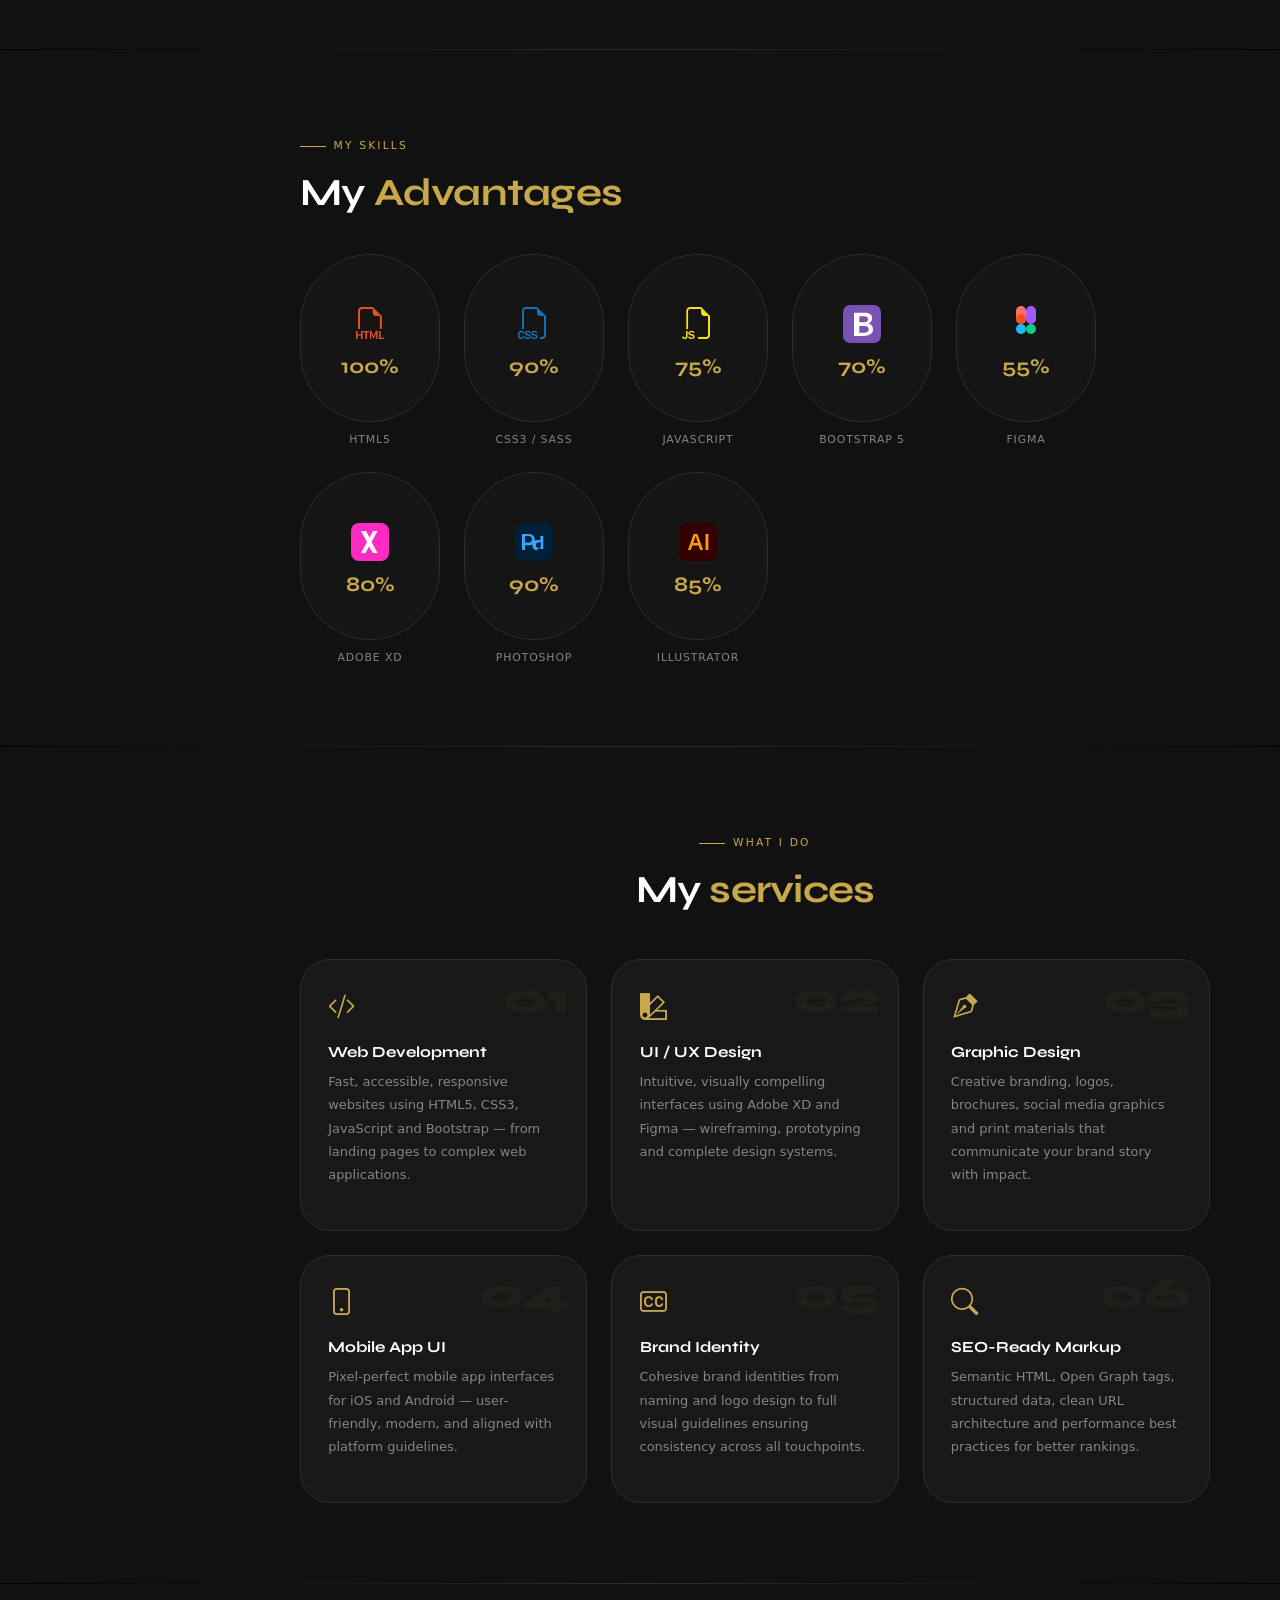
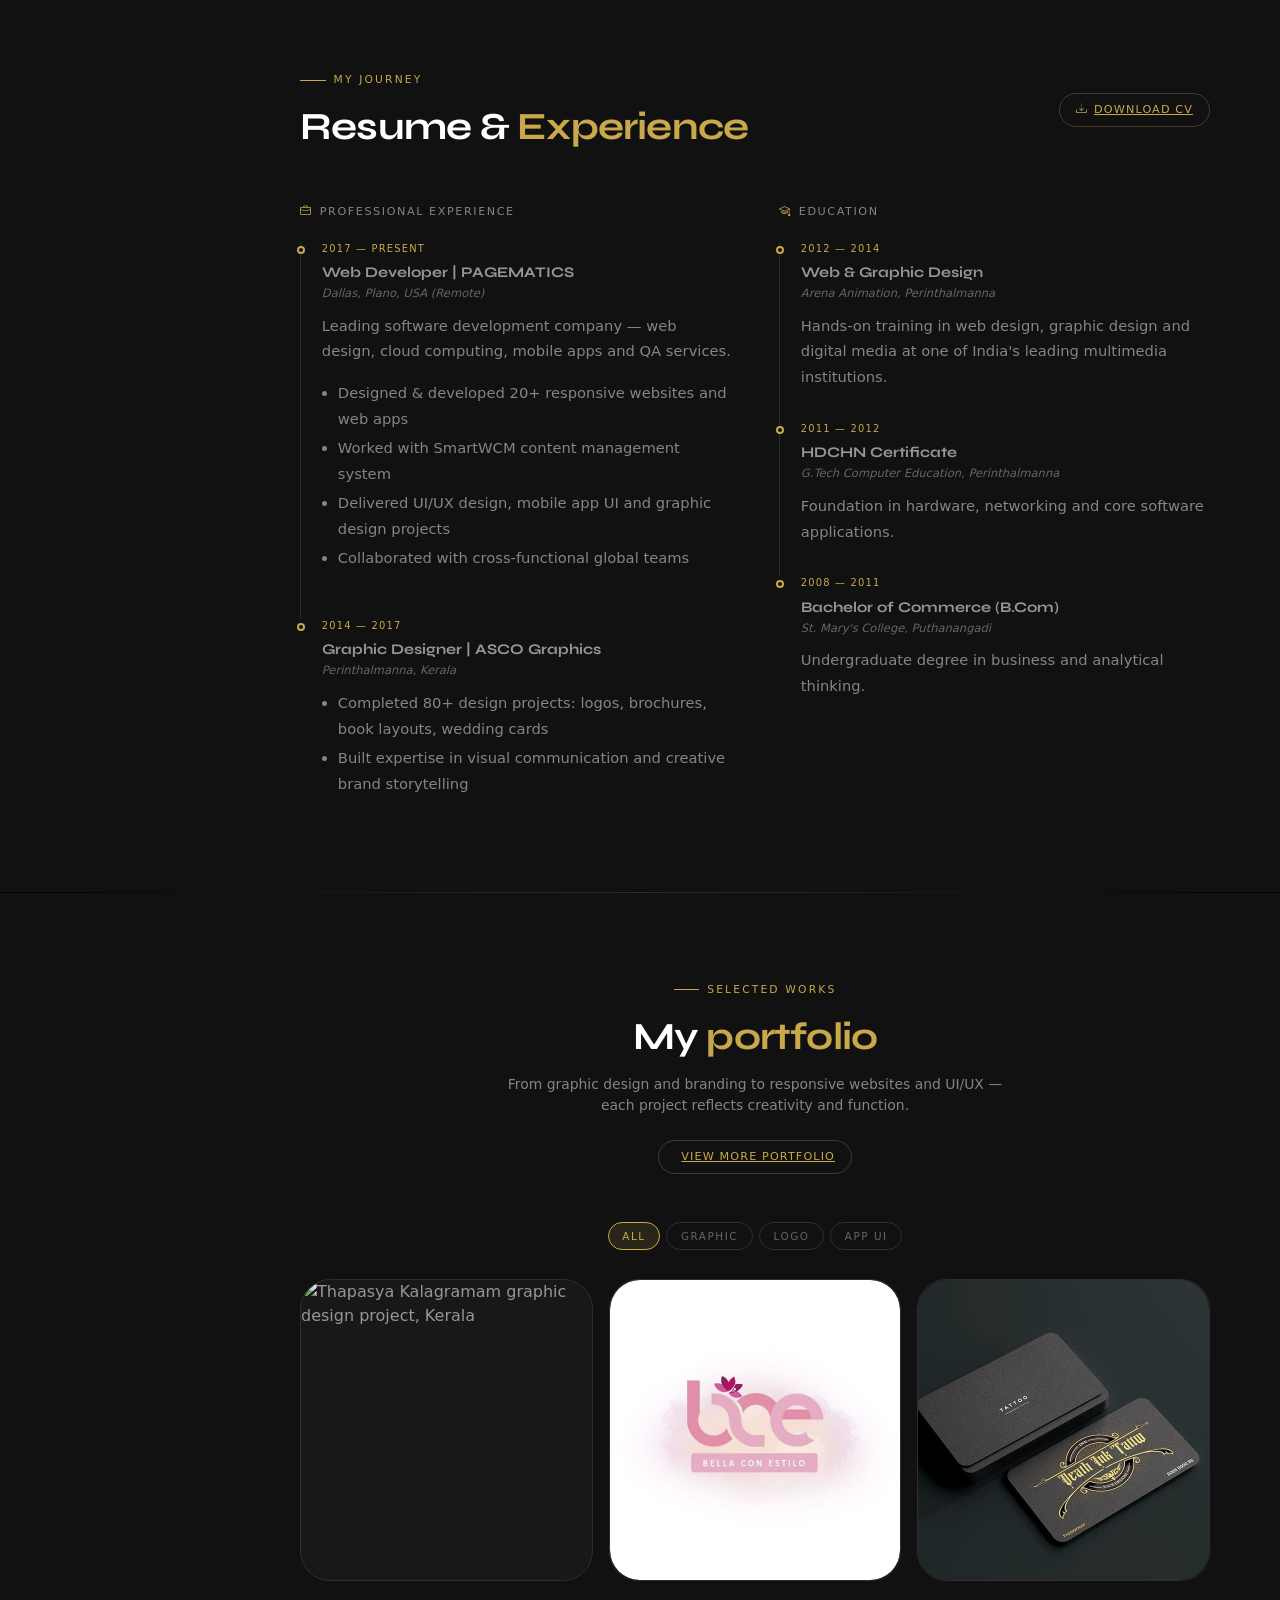
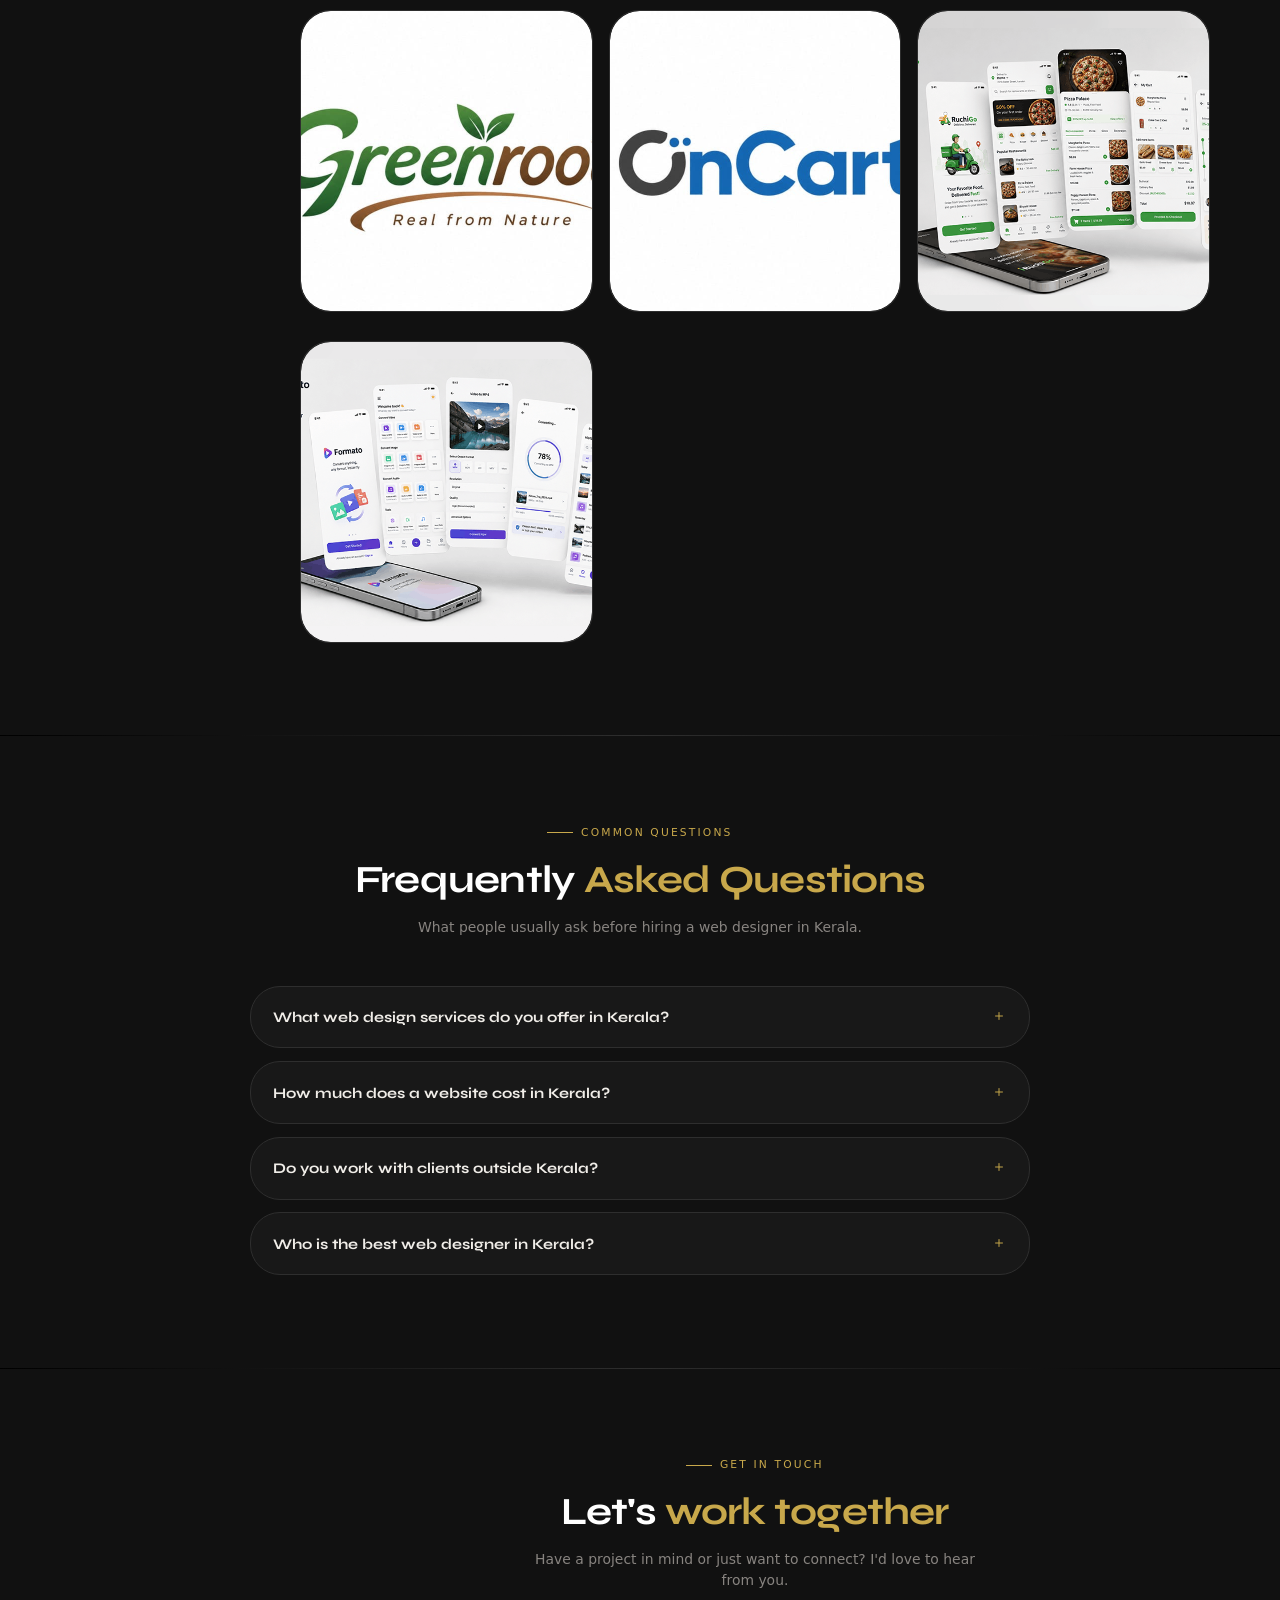
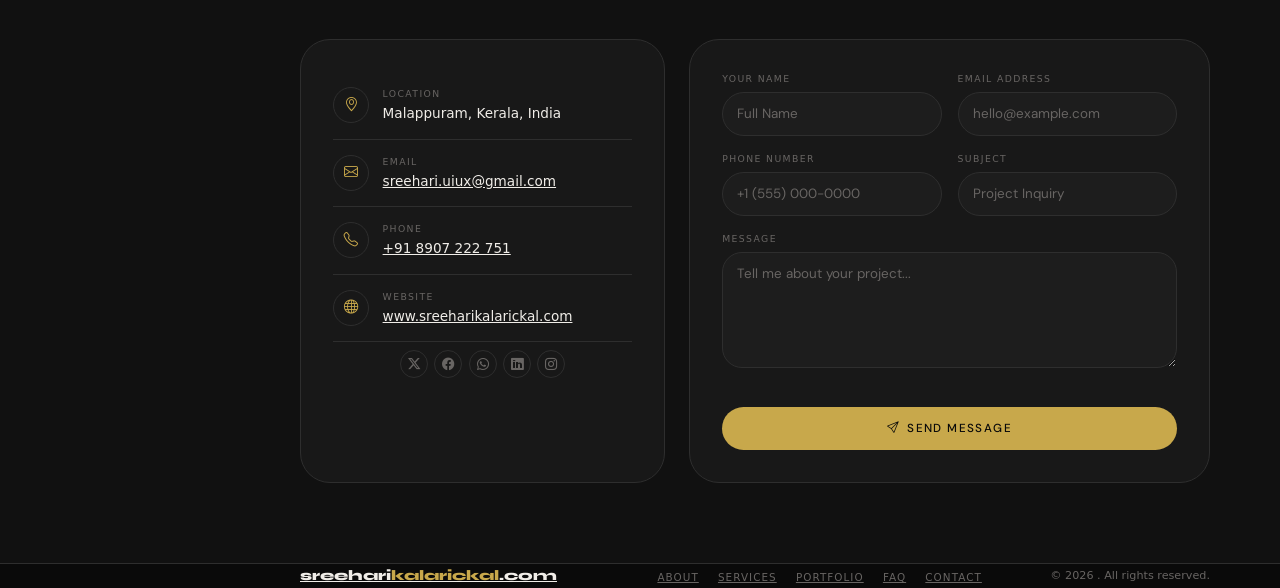
==== commit 6e4ccb32: "captcha update" ====
--- a/index.html
+++ b/index.html
@@ -37,12 +37,21 @@
   <script type="application/ld+json">{"@context":"https://schema.org","@type":"BreadcrumbList","itemListElement":[{"@type":"ListItem","position":1,"name":"Home","item":"https://www.sreeharikalarickal.com/#hero"},{"@type":"ListItem","position":2,"name":"About","item":"https://www.sreeharikalarickal.com/#about"},{"@type":"ListItem","position":3,"name":"Skills","item":"https://www.sreeharikalarickal.com/#skills"},{"@type":"ListItem","position":4,"name":"Services","item":"https://www.sreeharikalarickal.com/#services"},{"@type":"ListItem","position":5,"name":"Resume","item":"https://www.sreeharikalarickal.com/#resume"},{"@type":"ListItem","position":6,"name":"Portfolio","item":"https://www.sreeharikalarickal.com/#portfolio"},{"@type":"ListItem","position":7,"name":"FAQ","item":"https://www.sreeharikalarickal.com/#faq"},{"@type":"ListItem","position":8,"name":"Contact","item":"https://www.sreeharikalarickal.com/#contact"}]}</script>
 	<!-- Google tag (gtag.js) -->
 <script async src="https://www.googletagmanager.com/gtag/js?id=G-GLDW9TCCEP"></script>
+<script src="https://www.google.com/recaptcha/api.js" async defer></script>
 <script>
   window.dataLayer = window.dataLayer || [];
   function gtag(){dataLayer.push(arguments);}
   gtag('js', new Date());
 
   gtag('config', 'G-GLDW9TCCEP');
+</script>
+<script>
+  // If reCAPTCHA is still loading, grecaptcha will be undefined.
+  grecaptcha.ready(function(){
+    grecaptcha.render("container", {
+      sitekey: "6Ld_Kt0tAAAAABi_MO_0rcpACAwm6Cz1-IH-B-Mj"
+    });
+  });
 </script>
   <link rel="preconnect" href="https://fonts.googleapis.com" />
   <link rel="preconnect" href="https://fonts.gstatic.com" crossorigin />
@@ -521,7 +530,6 @@
 
 <a href="https://wa.me/918907222751" id="wtsp" target="_blank" rel="noopener" aria-label="Chat on WhatsApp"><i class="bi bi-whatsapp"></i></a>
 <a href="#hero" id="btt" aria-label="Back to top"><i class="bi bi-arrow-up"></i></a>
-<script src="https://www.google.com/recaptcha/api.js" async defer></script>
 <script src="https://cdn.jsdelivr.net/npm/bootstrap@5.3.3/dist/js/bootstrap.bundle.min.js" defer></script>
 <script src="assets/js/main.min.js" defer></script>
 <script>
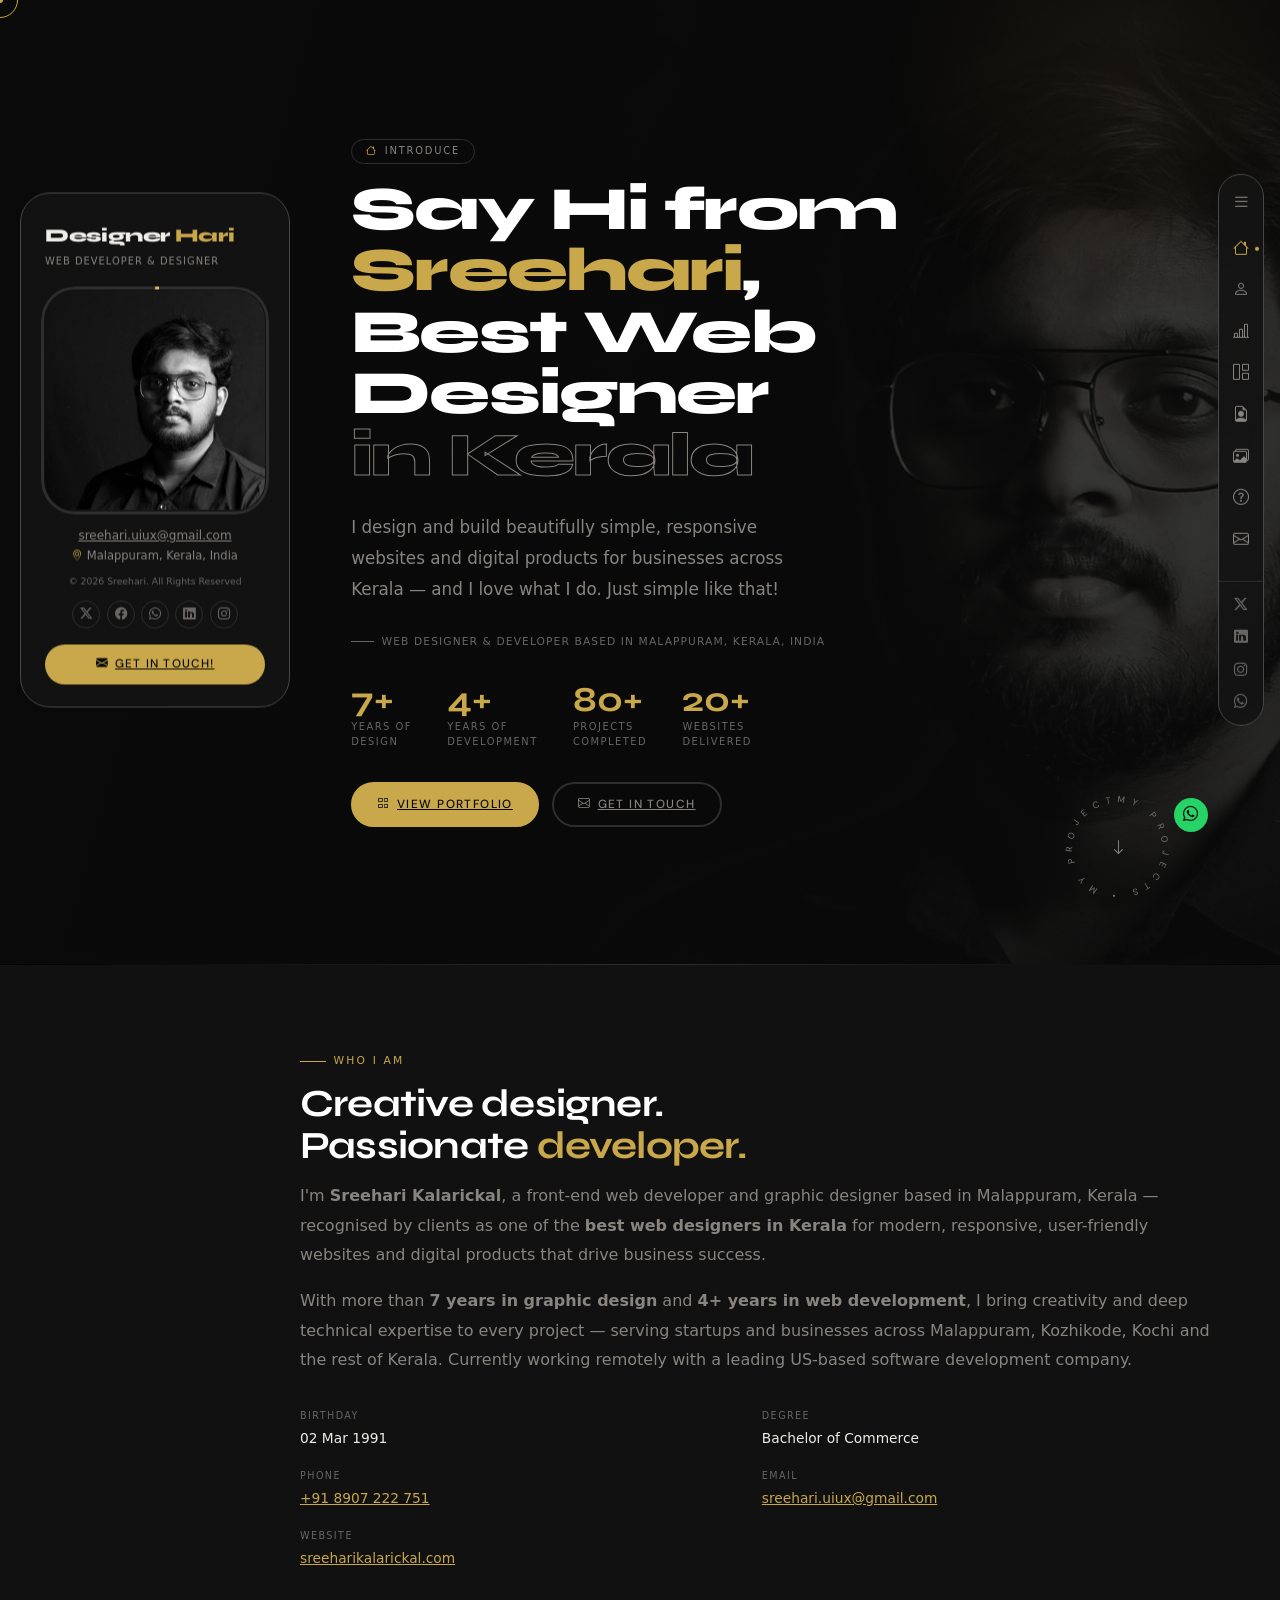
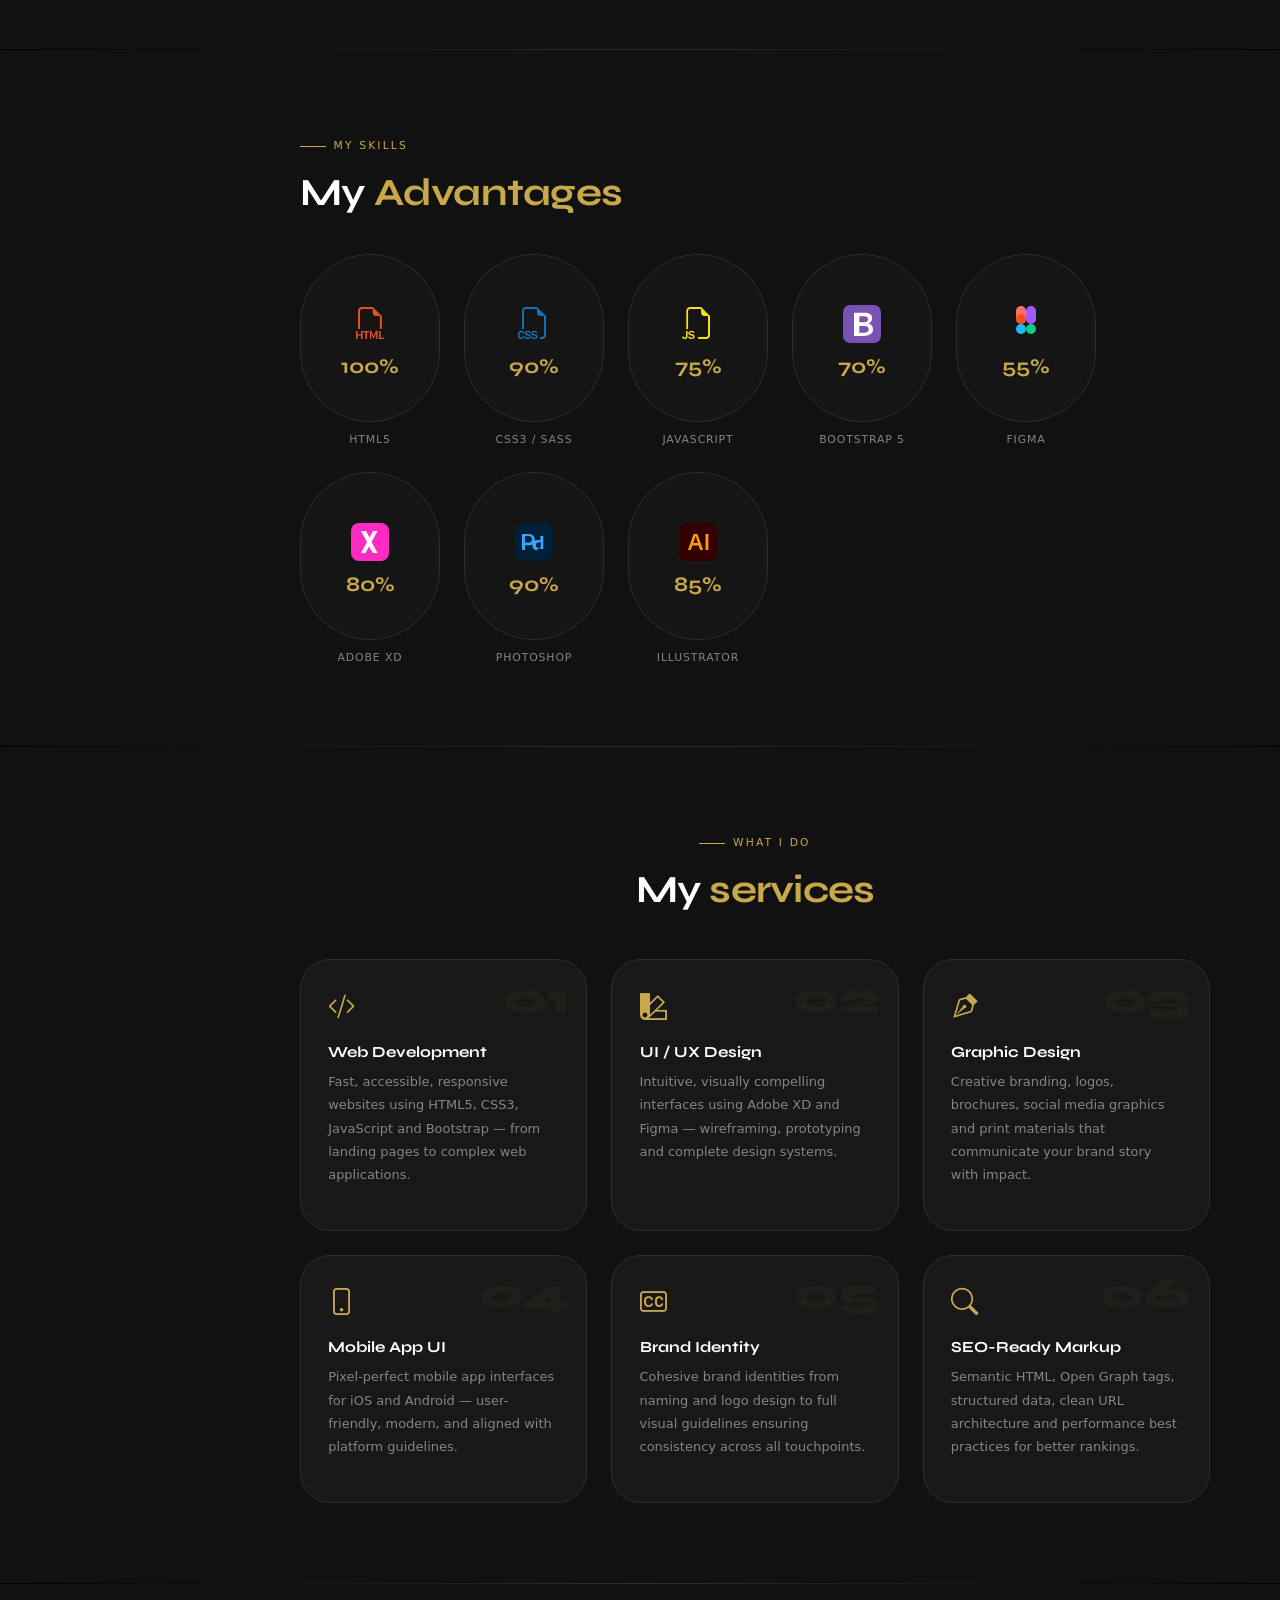
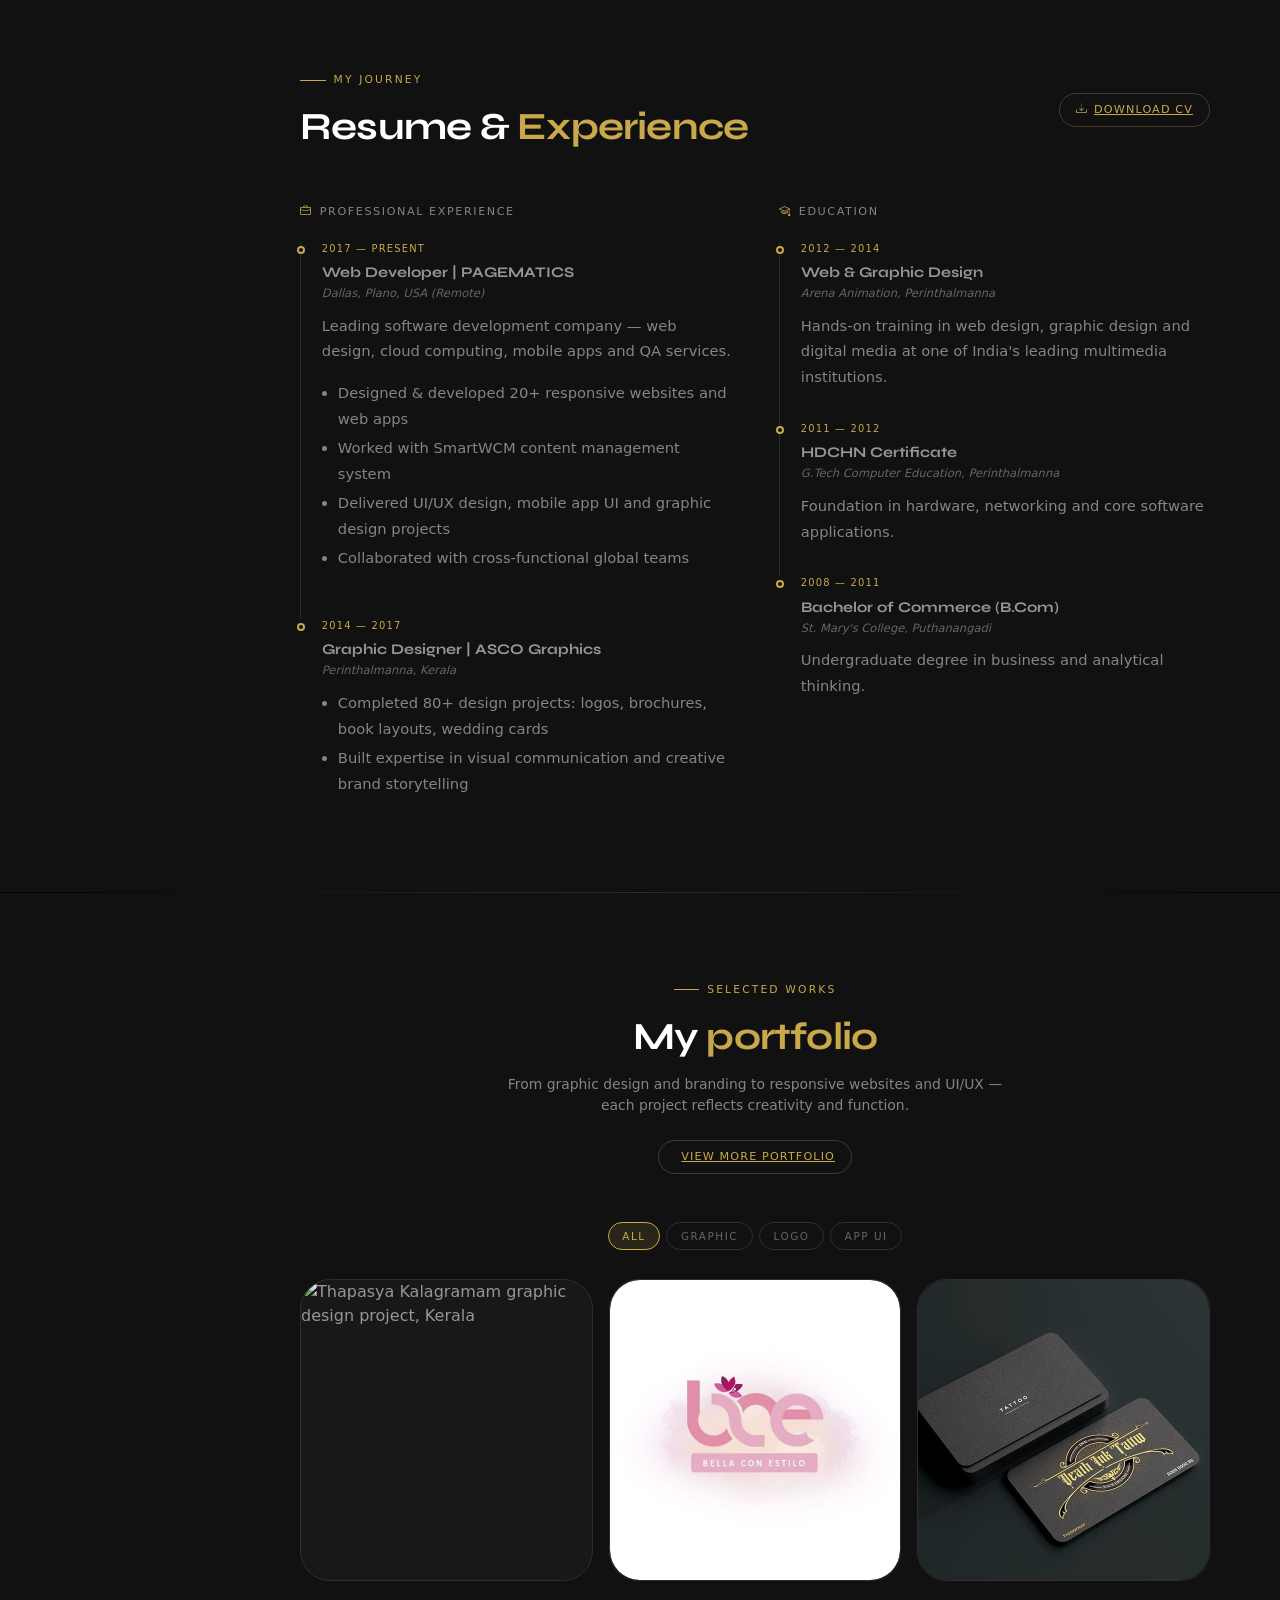
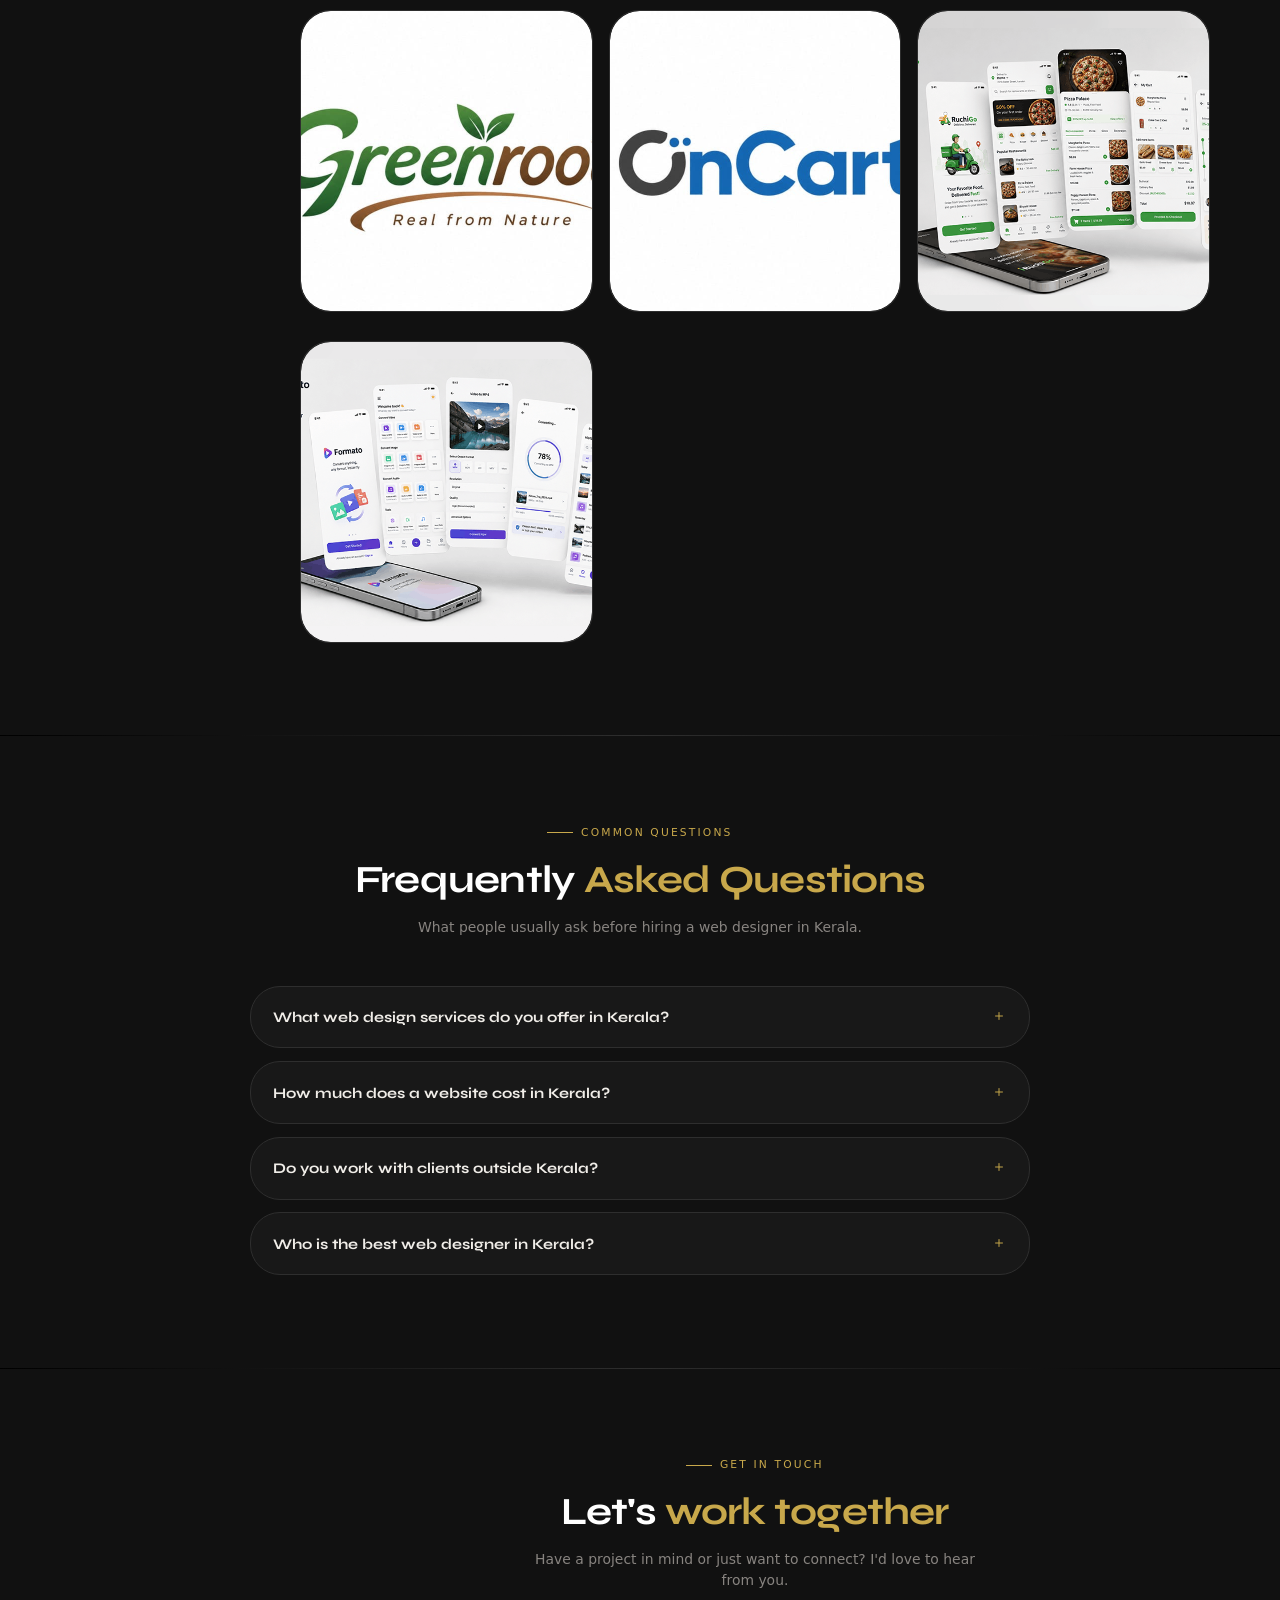
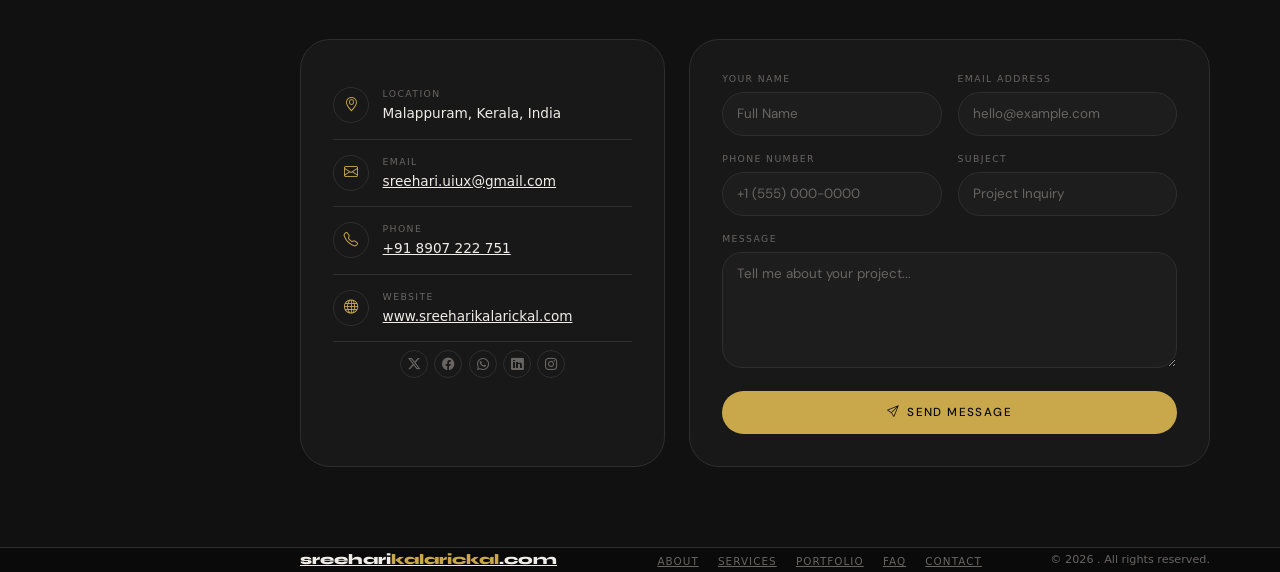
==== commit 36ac4859: "Remove captcha" ====
--- a/index.html
+++ b/index.html
@@ -470,10 +470,10 @@
 				  <label class="flbl" for="fm">Message</label>
 				  <textarea id="fm" name="entry.97409459" class="finp" placeholder="Tell me about your project..." required></textarea>
 				</div>
-				 <div class="col-12">
+				 <!-- <div class="col-12">
 				<div class="g-recaptcha" data-sitekey="6Ld_Kt0tAAAAABi_MO_0rcpACAwm6Cz1-IH-B-Mj" data-theme="dark"></div>
 				<div id="captchaError" class="captcha-error" style="display:none">Please verify you're not a robot before sending.</div>
-			  </div>
+			  </div> -->
 				<div class="col-12">
 				  <button type="submit" class="fsend">
 					<i class="bi bi-send"></i> Send Message
